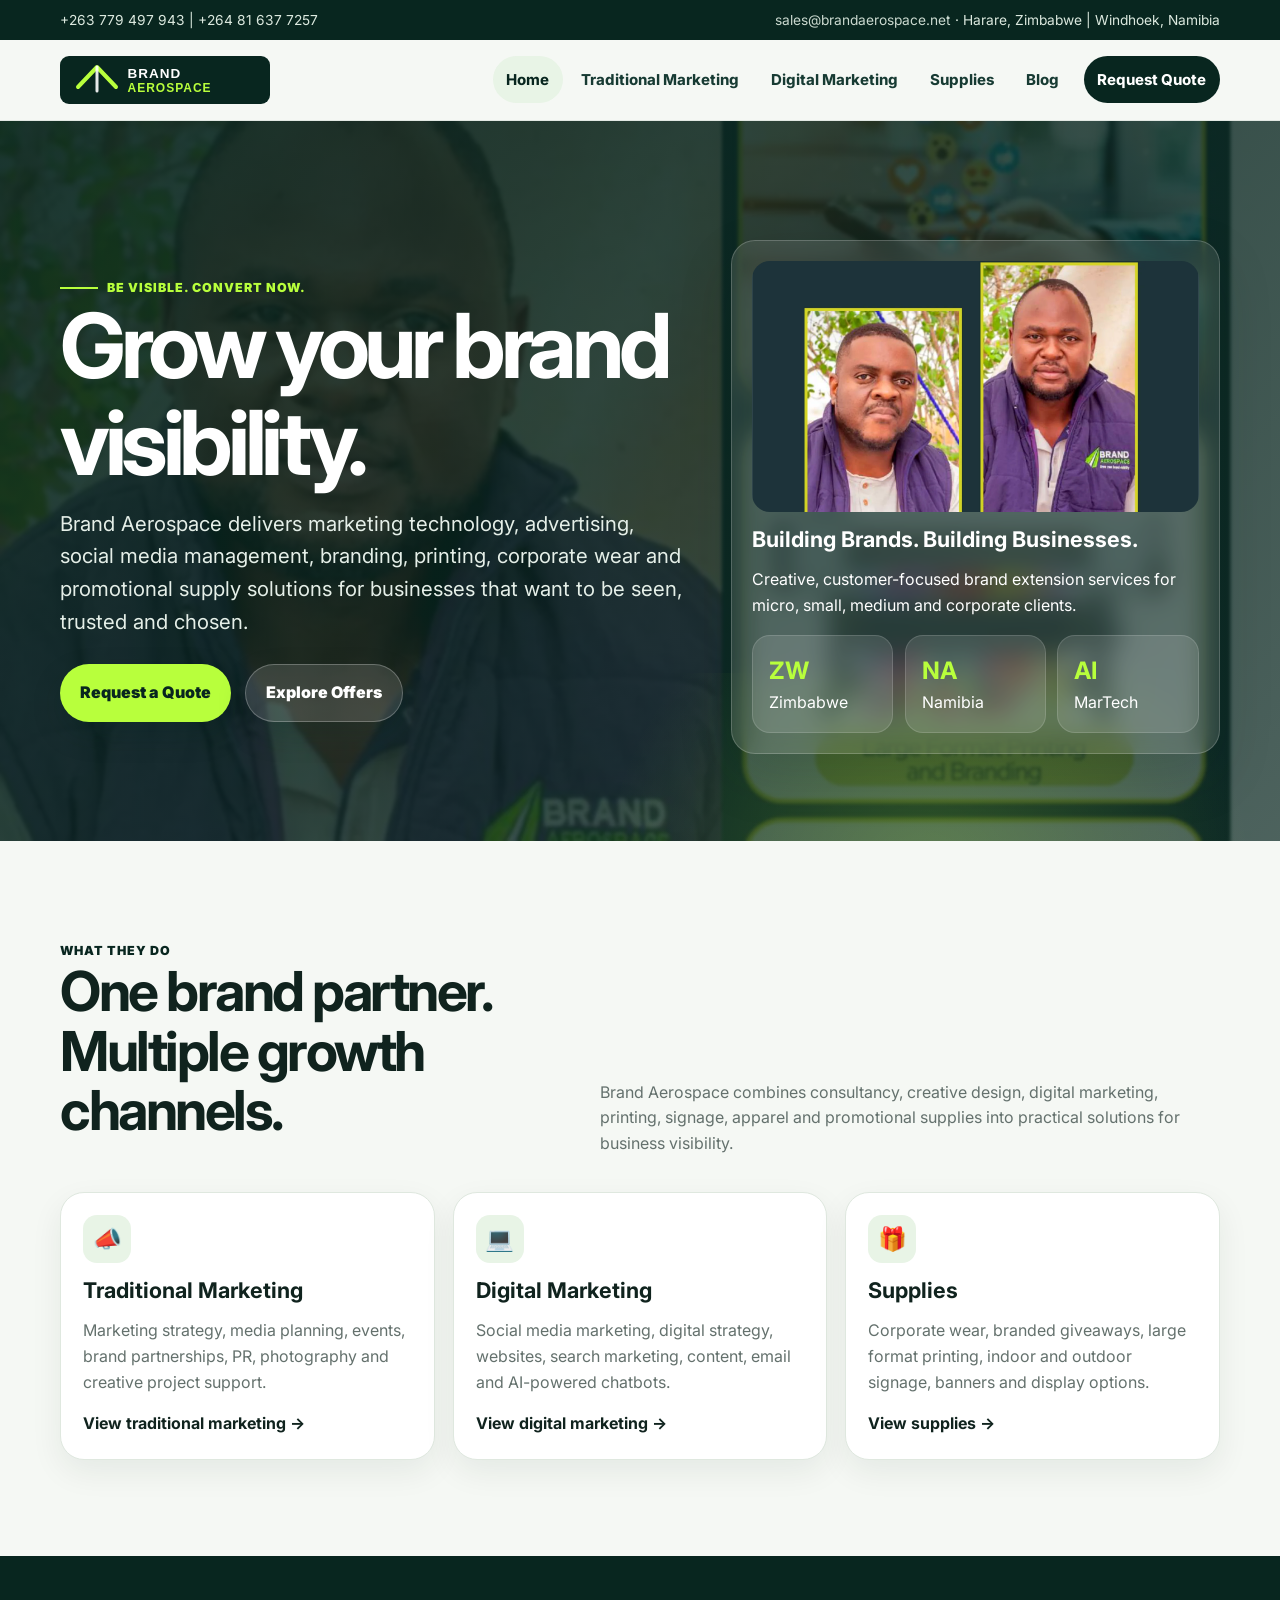
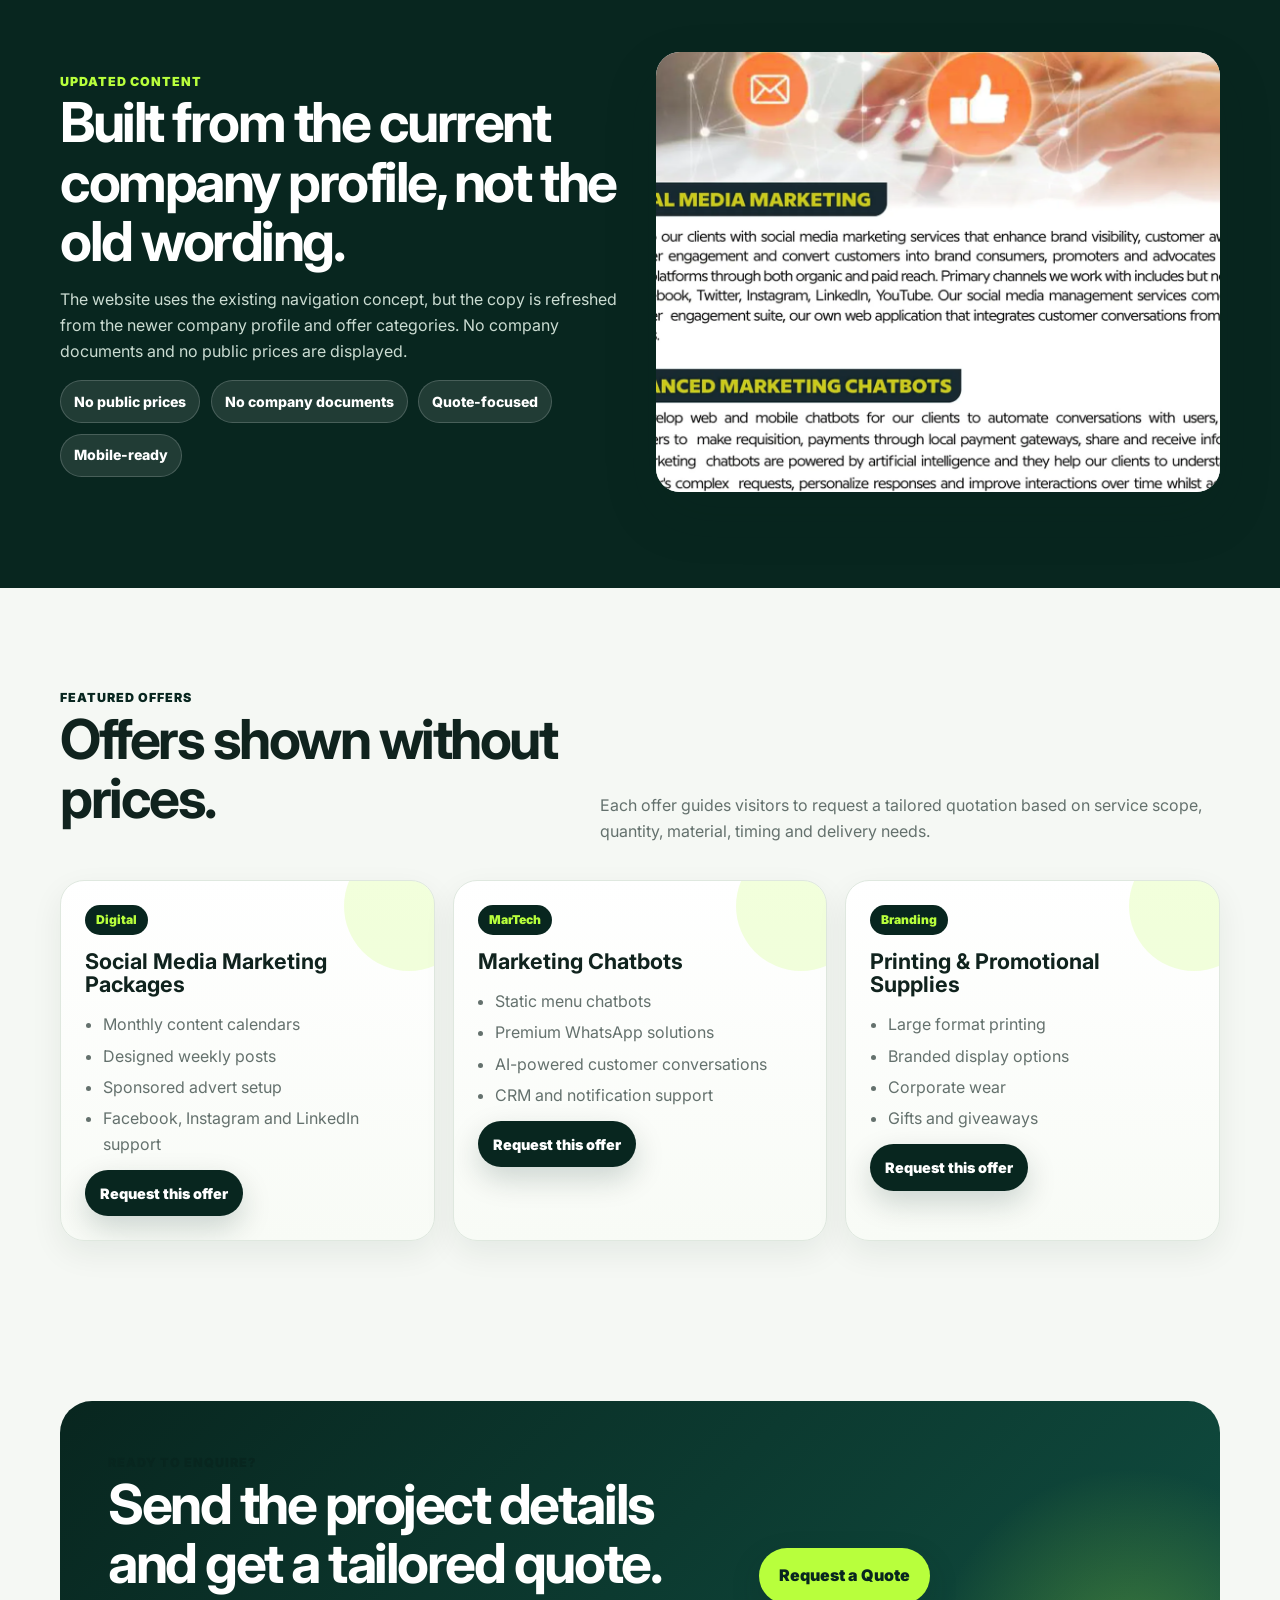
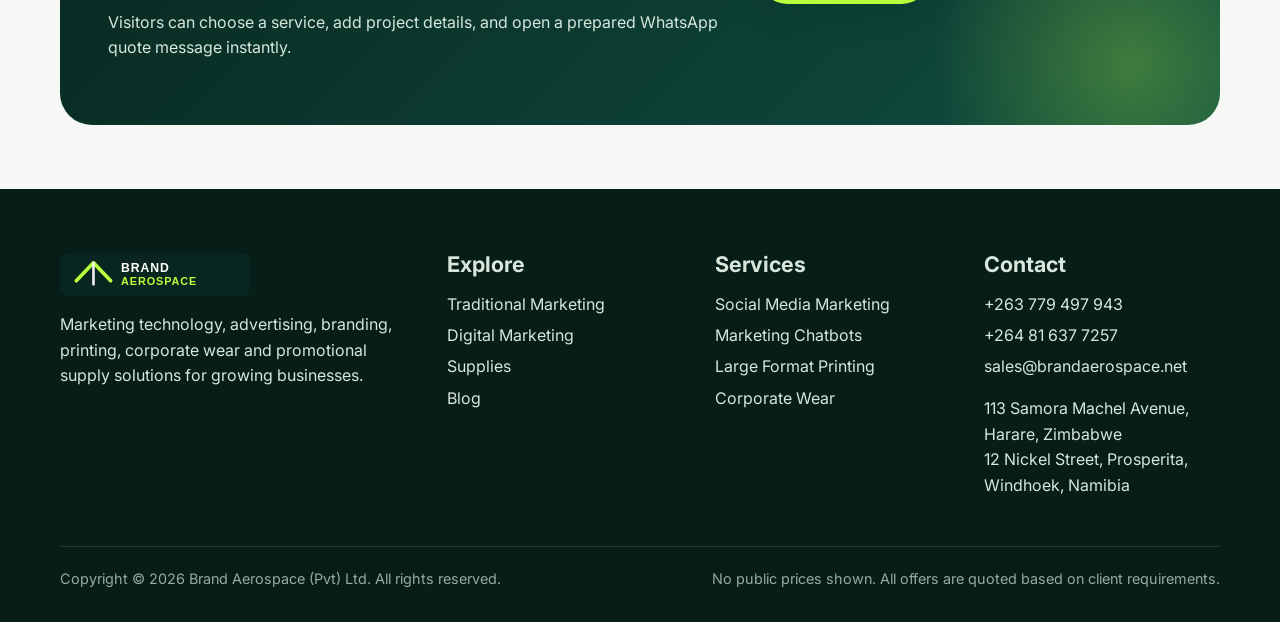
==== index.html @ d9862bb7 "Add files via upload" ====
<!doctype html>
<html lang="en">
<head>
  <meta charset="utf-8">
  <meta name="viewport" content="width=device-width, initial-scale=1">
  <title>Brand Aerospace | Grow Your Brand Visibility</title>
  <meta name="description" content="Brand Aerospace corporate website for marketing technology, advertising, digital marketing, printing, corporate wear and promotional supplies.">
  <link rel="icon" href="assets/img/favicon.svg" type="image/svg+xml">
  <link rel="preconnect" href="https://fonts.googleapis.com">
  <link rel="preconnect" href="https://fonts.gstatic.com" crossorigin>
  <link href="https://fonts.googleapis.com/css2?family=Inter:wght@400;600;700;800;900&display=swap" rel="stylesheet">
  <link rel="stylesheet" href="assets/css/styles.css">
</head>
<body>

<a class="skip-link" href="#main">Skip to content</a>
<div class="topbar">
  <div class="container">
    <span>+263 779 497 943 | +264 81 637 7257</span>
    <span><a href="mailto:sales@brandaerospace.net">sales@brandaerospace.net</a> · Harare, Zimbabwe | Windhoek, Namibia</span>
  </div>
</div>
<header class="site-header">
  <div class="container nav-wrap">
    <a class="brand" href="index.html" aria-label="Brand Aerospace Home"><img src="assets/img/brand-aerospace-logo.svg" alt="Brand Aerospace"></a>
    <button class="menu-toggle" aria-expanded="false" aria-controls="mainNav">Menu</button>
    <nav class="nav" id="mainNav" aria-label="Primary navigation">
      <a class="active" href="index.html">Home</a>
      <a class="" href="traditional-marketing.html">Traditional Marketing</a>
      <a class="" href="digital-marketing.html">Digital Marketing</a>
      <a class="" href="supplies.html">Supplies</a>
      <a class="" href="blog.html">Blog</a>
      <a class="quote-link " href="contact.html">Request Quote</a>
    </nav>
  </div>
</header>

<main id="main">

<section class="hero">
  <div class="container hero-grid">
    <div>
      <span class="eyebrow">Be Visible. Convert Now.</span>
      <h1>Grow your brand visibility.</h1>
      <p class="lead">Brand Aerospace delivers marketing technology, advertising, social media management, branding, printing, corporate wear and promotional supply solutions for businesses that want to be seen, trusted and chosen.</p>
      <div class="hero-actions">
        <a class="btn primary" href="contact.html">Request a Quote</a>
        <a class="btn secondary" href="#offers">Explore Offers</a>
      </div>
    </div>
    <aside class="hero-card" aria-label="Brand Aerospace service highlights">
      <img src="assets/img/brand-building.webp" alt="Brand Aerospace building brands visual">
      <h3>Building Brands. Building Businesses.</h3>
      <p>Creative, customer-focused brand extension services for micro, small, medium and corporate clients.</p>
      <div class="quick-stats">
        <div class="stat"><strong>ZW</strong><span>Zimbabwe</span></div>
        <div class="stat"><strong>NA</strong><span>Namibia</span></div>
        <div class="stat"><strong>AI</strong><span>MarTech</span></div>
      </div>
    </aside>
  </div>
</section>

<section class="section">
  <div class="container">
    <div class="section-head">
      <div>
        <span class="kicker">What they do</span>
        <h2>One brand partner. Multiple growth channels.</h2>
      </div>
      <p>Brand Aerospace combines consultancy, creative design, digital marketing, printing, signage, apparel and promotional supplies into practical solutions for business visibility.</p>
    </div>
    <div class="grid three">
      <a class="card" href="traditional-marketing.html">
        <div class="icon">📣</div>
        <h3>Traditional Marketing</h3>
        <p>Marketing strategy, media planning, events, brand partnerships, PR, photography and creative project support.</p>
        <strong>View traditional marketing →</strong>
      </a>
      <a class="card" href="digital-marketing.html">
        <div class="icon">💻</div>
        <h3>Digital Marketing</h3>
        <p>Social media marketing, digital strategy, websites, search marketing, content, email and AI-powered chatbots.</p>
        <strong>View digital marketing →</strong>
      </a>
      <a class="card" href="supplies.html">
        <div class="icon">🎁</div>
        <h3>Supplies</h3>
        <p>Corporate wear, branded giveaways, large format printing, indoor and outdoor signage, banners and display options.</p>
        <strong>View supplies →</strong>
      </a>
    </div>
  </div>
</section>

<section class="section dark" id="offers">
  <div class="container image-band">
    <div>
      <span class="kicker">Updated content</span>
      <h2>Built from the current company profile, not the old wording.</h2>
      <p>The website uses the existing navigation concept, but the copy is refreshed from the newer company profile and offer categories. No company documents and no public prices are displayed.</p>
      <div class="pill-row">
        <span class="pill">No public prices</span>
        <span class="pill">No company documents</span>
        <span class="pill">Quote-focused</span>
        <span class="pill">Mobile-ready</span>
      </div>
    </div>
    <figure><img src="assets/img/digital-solutions.webp" alt="Brand Aerospace digital marketing solutions visual"></figure>
  </div>
</section>

<section class="section">
  <div class="container">
    <div class="section-head">
      <div>
        <span class="kicker">Featured offers</span>
        <h2>Offers shown without prices.</h2>
      </div>
      <p>Each offer guides visitors to request a tailored quotation based on service scope, quantity, material, timing and delivery needs.</p>
    </div>
    <div class="grid three">
      <div class="offer">
        <span class="tag">Digital</span>
        <h3>Social Media Marketing Packages</h3>
        <ul><li>Monthly content calendars</li><li>Designed weekly posts</li><li>Sponsored advert setup</li><li>Facebook, Instagram and LinkedIn support</li></ul>
        <a class="btn small" href="contact.html?service=Social%20Media%20Marketing">Request this offer</a>
      </div>
      <div class="offer">
        <span class="tag">MarTech</span>
        <h3>Marketing Chatbots</h3>
        <ul><li>Static menu chatbots</li><li>Premium WhatsApp solutions</li><li>AI-powered customer conversations</li><li>CRM and notification support</li></ul>
        <a class="btn small" href="contact.html?service=Marketing%20Chatbots">Request this offer</a>
      </div>
      <div class="offer">
        <span class="tag">Branding</span>
        <h3>Printing & Promotional Supplies</h3>
        <ul><li>Large format printing</li><li>Branded display options</li><li>Corporate wear</li><li>Gifts and giveaways</li></ul>
        <a class="btn small" href="contact.html?service=Printing%20and%20Promotional%20Supplies">Request this offer</a>
      </div>
    </div>
  </div>
</section>

<section class="section tight">
  <div class="container cta">
    <div class="content">
      <div>
        <span class="kicker">Ready to enquire?</span>
        <h2>Send the project details and get a tailored quote.</h2>
        <p>Visitors can choose a service, add project details, and open a prepared WhatsApp quote message instantly.</p>
      </div>
      <div class="actions"><a class="btn primary" href="contact.html">Request a Quote</a></div>
    </div>
  </div>
</section>

</main>

<footer class="site-footer">
  <div class="container">
    <div class="footer-grid">
      <div>
        <img src="assets/img/brand-aerospace-logo.svg" alt="Brand Aerospace">
        <p>Marketing technology, advertising, branding, printing, corporate wear and promotional supply solutions for growing businesses.</p>
      </div>
      <div>
        <h3>Explore</h3>
        <a href="traditional-marketing.html">Traditional Marketing</a>
        <a href="digital-marketing.html">Digital Marketing</a>
        <a href="supplies.html">Supplies</a>
        <a href="blog.html">Blog</a>
      </div>
      <div>
        <h3>Services</h3>
        <a href="digital-marketing.html#social-media">Social Media Marketing</a>
        <a href="digital-marketing.html#chatbots">Marketing Chatbots</a>
        <a href="supplies.html#printing">Large Format Printing</a>
        <a href="supplies.html#corporate-wear">Corporate Wear</a>
      </div>
      <div>
        <h3>Contact</h3>
        <a href="tel:+263779497943">+263 779 497 943</a>
        <a href="tel:+264816377257">+264 81 637 7257</a>
        <a href="mailto:sales@brandaerospace.net">sales@brandaerospace.net</a>
        <p>113 Samora Machel Avenue, Harare, Zimbabwe<br>12 Nickel Street, Prosperita, Windhoek, Namibia</p>
      </div>
    </div>
    <div class="footer-bottom">
      <span>Copyright © <span data-year></span> Brand Aerospace (Pvt) Ltd. All rights reserved.</span>
      <span>No public prices shown. All offers are quoted based on client requirements.</span>
    </div>
  </div>
</footer>
<script src="assets/js/main.js"></script>

</body>
</html>
---- assets/css/styles.css ----
:root{
  --green:#08261f;
  --green-2:#0d3a30;
  --lime:#b8ff3c;
  --lime-2:#d7ff83;
  --ink:#10231e;
  --muted:#64716d;
  --light:#f5f8f4;
  --line:#dfe8df;
  --white:#ffffff;
  --shadow:0 22px 55px rgba(8,38,31,.14);
  --radius:24px;
}
*{box-sizing:border-box}
html{scroll-behavior:smooth}
body{margin:0;font-family:Inter,Arial,Helvetica,sans-serif;color:var(--ink);background:var(--light);line-height:1.6}
a{color:inherit;text-decoration:none}
img{max-width:100%;display:block}
.container{width:min(1160px,92%);margin:0 auto}
.skip-link{position:absolute;left:-9999px;top:auto;background:var(--lime);color:var(--green);padding:.75rem 1rem;z-index:999}.skip-link:focus{left:1rem;top:1rem}
.topbar{background:var(--green);color:#dce9df;font-size:.86rem;padding:.55rem 0}.topbar .container{display:flex;justify-content:space-between;gap:1rem;flex-wrap:wrap}.topbar a{opacity:.92}.topbar a:hover{color:var(--lime)}
.site-header{position:sticky;top:0;z-index:50;background:rgba(245,248,244,.93);backdrop-filter:blur(14px);border-bottom:1px solid rgba(8,38,31,.08)}
.nav-wrap{display:flex;align-items:center;justify-content:space-between;gap:1.5rem;padding:1rem 0}.brand img{width:210px;height:auto}.nav{display:flex;align-items:center;gap:.3rem}.nav a{font-weight:750;font-size:.94rem;padding:.7rem .85rem;border-radius:999px;color:#173b33}.nav a:hover,.nav a.active{background:#e8f4e6;color:var(--green)}.nav .quote-link{background:var(--green);color:var(--white);margin-left:.4rem}.nav .quote-link:hover{background:#0f463a;color:var(--lime)}.menu-toggle{display:none;border:0;background:var(--green);color:var(--white);padding:.7rem .9rem;border-radius:12px;font-weight:800}
.hero{position:relative;isolation:isolate;background:linear-gradient(135deg,rgba(8,38,31,.93),rgba(8,38,31,.72)),url('../img/hero-catalogue.webp') center/cover;min-height:720px;color:var(--white);display:flex;align-items:center;padding:7rem 0 5rem;overflow:hidden}.hero:after{content:"";position:absolute;inset:auto -10% -35% 35%;height:420px;background:radial-gradient(circle,var(--lime),transparent 62%);opacity:.22;z-index:-1}.hero-grid{display:grid;grid-template-columns:1.12fr .88fr;gap:3rem;align-items:center}.eyebrow{display:inline-flex;align-items:center;gap:.55rem;color:var(--lime);font-weight:900;letter-spacing:.08em;text-transform:uppercase;font-size:.78rem}.eyebrow:before{content:"";width:38px;height:2px;background:var(--lime)}h1,h2,h3{line-height:1.08;margin:0 0 1rem}h1{font-size:clamp(3rem,7vw,6.8rem);letter-spacing:-.06em}h2{font-size:clamp(2.05rem,4.3vw,4.3rem);letter-spacing:-.045em}h3{font-size:1.35rem}.lead{font-size:clamp(1rem,1.9vw,1.28rem);color:#e5efe8;max-width:680px;margin:0 0 1.6rem}.hero-actions,.actions{display:flex;gap:.9rem;flex-wrap:wrap;margin-top:1.6rem}.btn{display:inline-flex;align-items:center;justify-content:center;gap:.55rem;border:0;border-radius:999px;padding:.94rem 1.25rem;font-weight:900;cursor:pointer;transition:.2s ease;background:var(--green);color:var(--white);box-shadow:0 12px 30px rgba(8,38,31,.18)}.btn:hover{transform:translateY(-2px);box-shadow:0 16px 35px rgba(8,38,31,.2)}.btn.primary{background:var(--lime);color:var(--green)}.btn.secondary{background:rgba(255,255,255,.12);color:var(--white);border:1px solid rgba(255,255,255,.25)}.btn.ghost{background:#e7f1e7;color:var(--green);box-shadow:none}.btn.small{padding:.72rem .95rem;font-size:.9rem}.hero-card{background:rgba(255,255,255,.11);border:1px solid rgba(255,255,255,.2);border-radius:var(--radius);padding:1.25rem;box-shadow:var(--shadow);backdrop-filter:blur(12px)}.hero-card img{border-radius:18px;margin-bottom:1rem}.quick-stats{display:grid;grid-template-columns:repeat(3,1fr);gap:.7rem;margin-top:1rem}.stat{background:rgba(255,255,255,.12);border:1px solid rgba(255,255,255,.14);padding:1rem;border-radius:18px}.stat strong{display:block;font-size:1.5rem;color:var(--lime)}.section{padding:6rem 0}.section.tight{padding:4rem 0}.section.dark{background:var(--green);color:var(--white)}.section.dark p,.section.dark .muted{color:#cbdcd2}.section-head{display:flex;justify-content:space-between;align-items:end;gap:2rem;margin-bottom:2.2rem}.section-head p{max-width:620px;margin:0;color:var(--muted)}.section.dark .section-head p{color:#cbdcd2}.grid{display:grid;gap:1.1rem}.grid.three{grid-template-columns:repeat(3,1fr)}.grid.two{grid-template-columns:repeat(2,1fr)}.grid.four{grid-template-columns:repeat(4,1fr)}.card{background:var(--white);border:1px solid var(--line);border-radius:var(--radius);padding:1.4rem;box-shadow:0 12px 32px rgba(8,38,31,.07);height:100%}.card:hover{transform:translateY(-3px);transition:.2s ease;box-shadow:var(--shadow)}.card .icon{width:48px;height:48px;border-radius:14px;background:#e8f4e6;display:grid;place-items:center;font-size:1.45rem;margin-bottom:1rem}.card p{color:var(--muted);margin:.4rem 0 1rem}.card ul,.offer ul{padding-left:1.1rem;margin:.8rem 0;color:var(--muted)}.card li,.offer li{margin:.35rem 0}.image-band{display:grid;grid-template-columns:1fr 1fr;gap:2rem;align-items:center}.image-band figure{margin:0;border-radius:var(--radius);overflow:hidden;box-shadow:var(--shadow);background:var(--white)}.image-band figure img{width:100%;height:440px;object-fit:cover}.kicker{font-weight:900;color:var(--green);text-transform:uppercase;letter-spacing:.08em;font-size:.78rem}.dark .kicker{color:var(--lime)}.pill-row{display:flex;gap:.65rem;flex-wrap:wrap;margin-top:1rem}.pill{background:#eaf4e7;color:var(--green);border:1px solid #d8e9d4;border-radius:999px;padding:.58rem .82rem;font-weight:800;font-size:.88rem}.dark .pill{background:rgba(255,255,255,.1);color:var(--white);border-color:rgba(255,255,255,.18)}.offer{background:linear-gradient(180deg,#fff,#f8fbf6);border:1px solid var(--line);border-radius:var(--radius);padding:1.5rem;box-shadow:0 12px 32px rgba(8,38,31,.07);position:relative;overflow:hidden}.offer:before{content:"";position:absolute;right:-40px;top:-40px;width:130px;height:130px;background:var(--lime);border-radius:50%;opacity:.18}.offer h3{position:relative}.offer .tag{display:inline-flex;background:var(--green);color:var(--lime);border-radius:999px;padding:.35rem .7rem;font-size:.76rem;font-weight:900;margin-bottom:.9rem}.cta{background:linear-gradient(135deg,var(--green),#104e41);color:var(--white);border-radius:32px;padding:3rem;position:relative;overflow:hidden}.cta:after{content:"";position:absolute;right:-120px;bottom:-150px;width:420px;height:420px;background:radial-gradient(circle,var(--lime),transparent 66%);opacity:.28}.cta .content{position:relative;z-index:1;display:grid;grid-template-columns:1.2fr .8fr;gap:2rem;align-items:center}.cta p{color:#d5e8dc}.page-hero{background:linear-gradient(135deg,var(--green),#125044);color:var(--white);padding:5.5rem 0 4rem}.page-hero p{color:#dce9df;max-width:780px}.breadcrumbs{display:flex;gap:.5rem;font-size:.9rem;color:#cbdcd2;margin-bottom:1.2rem}.split{display:grid;grid-template-columns:.9fr 1.1fr;gap:2rem;align-items:start}.service-list{display:grid;grid-template-columns:repeat(2,1fr);gap:1rem}.service-item{background:#fff;border:1px solid var(--line);padding:1rem;border-radius:18px}.service-item strong{display:block;margin-bottom:.35rem}.service-item span{color:var(--muted);font-size:.95rem}.quote-form{background:var(--white);border:1px solid var(--line);border-radius:var(--radius);padding:1.4rem;box-shadow:var(--shadow)}.form-grid{display:grid;grid-template-columns:1fr 1fr;gap:1rem}.field{display:flex;flex-direction:column;gap:.35rem}.field.full{grid-column:1/-1}label{font-weight:850;color:#173b33;font-size:.92rem}input,select,textarea{width:100%;border:1px solid #cedbd1;background:#fbfdfb;border-radius:14px;padding:.9rem 1rem;font:inherit;color:var(--ink)}textarea{min-height:130px;resize:vertical}.form-note{font-size:.88rem;color:var(--muted);margin-top:1rem}.clients{display:grid;grid-template-columns:repeat(4,1fr);gap:.8rem}.client{background:#fff;border:1px solid var(--line);border-radius:18px;padding:1rem;text-align:center;font-weight:900;color:#314941}.blog-card{background:#fff;border:1px solid var(--line);border-radius:var(--radius);overflow:hidden;box-shadow:0 12px 32px rgba(8,38,31,.07)}.blog-card .blog-body{padding:1.25rem}.blog-meta{color:var(--muted);font-size:.88rem;font-weight:800;text-transform:uppercase;letter-spacing:.05em}.blog-card img{height:210px;width:100%;object-fit:cover}.site-footer{background:#061d18;color:#d8e6dc;padding:4rem 0 2rem}.footer-grid{display:grid;grid-template-columns:1.2fr .8fr .8fr .8fr;gap:2rem}.site-footer img{width:190px;margin-bottom:1rem}.site-footer a{display:block;color:#d8e6dc;margin:.35rem 0}.site-footer a:hover{color:var(--lime)}.footer-bottom{border-top:1px solid rgba(255,255,255,.12);margin-top:2rem;padding-top:1.2rem;display:flex;justify-content:space-between;gap:1rem;flex-wrap:wrap;color:#98aaa1;font-size:.9rem}.notice{background:#fff7d7;border:1px solid #ead891;color:#5b4b10;border-radius:18px;padding:1rem;margin:1.5rem 0}.no-price{font-size:.82rem;text-transform:uppercase;letter-spacing:.08em;font-weight:900;color:var(--green);background:#e9f7df;border-radius:999px;padding:.35rem .65rem;display:inline-flex;margin-bottom:.8rem}
@media (max-width: 900px){.hero-grid,.image-band,.cta .content,.split{grid-template-columns:1fr}.hero{min-height:auto;padding:5rem 0 3.5rem}.grid.three,.grid.four,.clients,.service-list{grid-template-columns:1fr 1fr}.footer-grid{grid-template-columns:1fr 1fr}.section-head{display:block}.hero-card{margin-top:1rem}.image-band figure img{height:320px}.nav{position:absolute;left:4%;right:4%;top:100%;background:#fff;border:1px solid var(--line);border-radius:20px;padding:.8rem;display:none;flex-direction:column;align-items:stretch;box-shadow:var(--shadow)}.nav.open{display:flex}.nav a{display:block}.nav .quote-link{margin-left:0}.menu-toggle{display:inline-flex}.brand img{width:185px}.quick-stats{grid-template-columns:1fr}}
@media (max-width: 640px){.topbar .container{display:block}.topbar span{display:block;margin:.2rem 0}h1{font-size:3rem}.grid.three,.grid.two,.grid.four,.clients,.service-list,.form-grid,.footer-grid{grid-template-columns:1fr}.cta{padding:2rem}.section{padding:4rem 0}.hero-actions,.actions{flex-direction:column}.btn{width:100%}.page-hero{padding:4rem 0 3rem}.card,.offer,.quote-form{padding:1.15rem}}
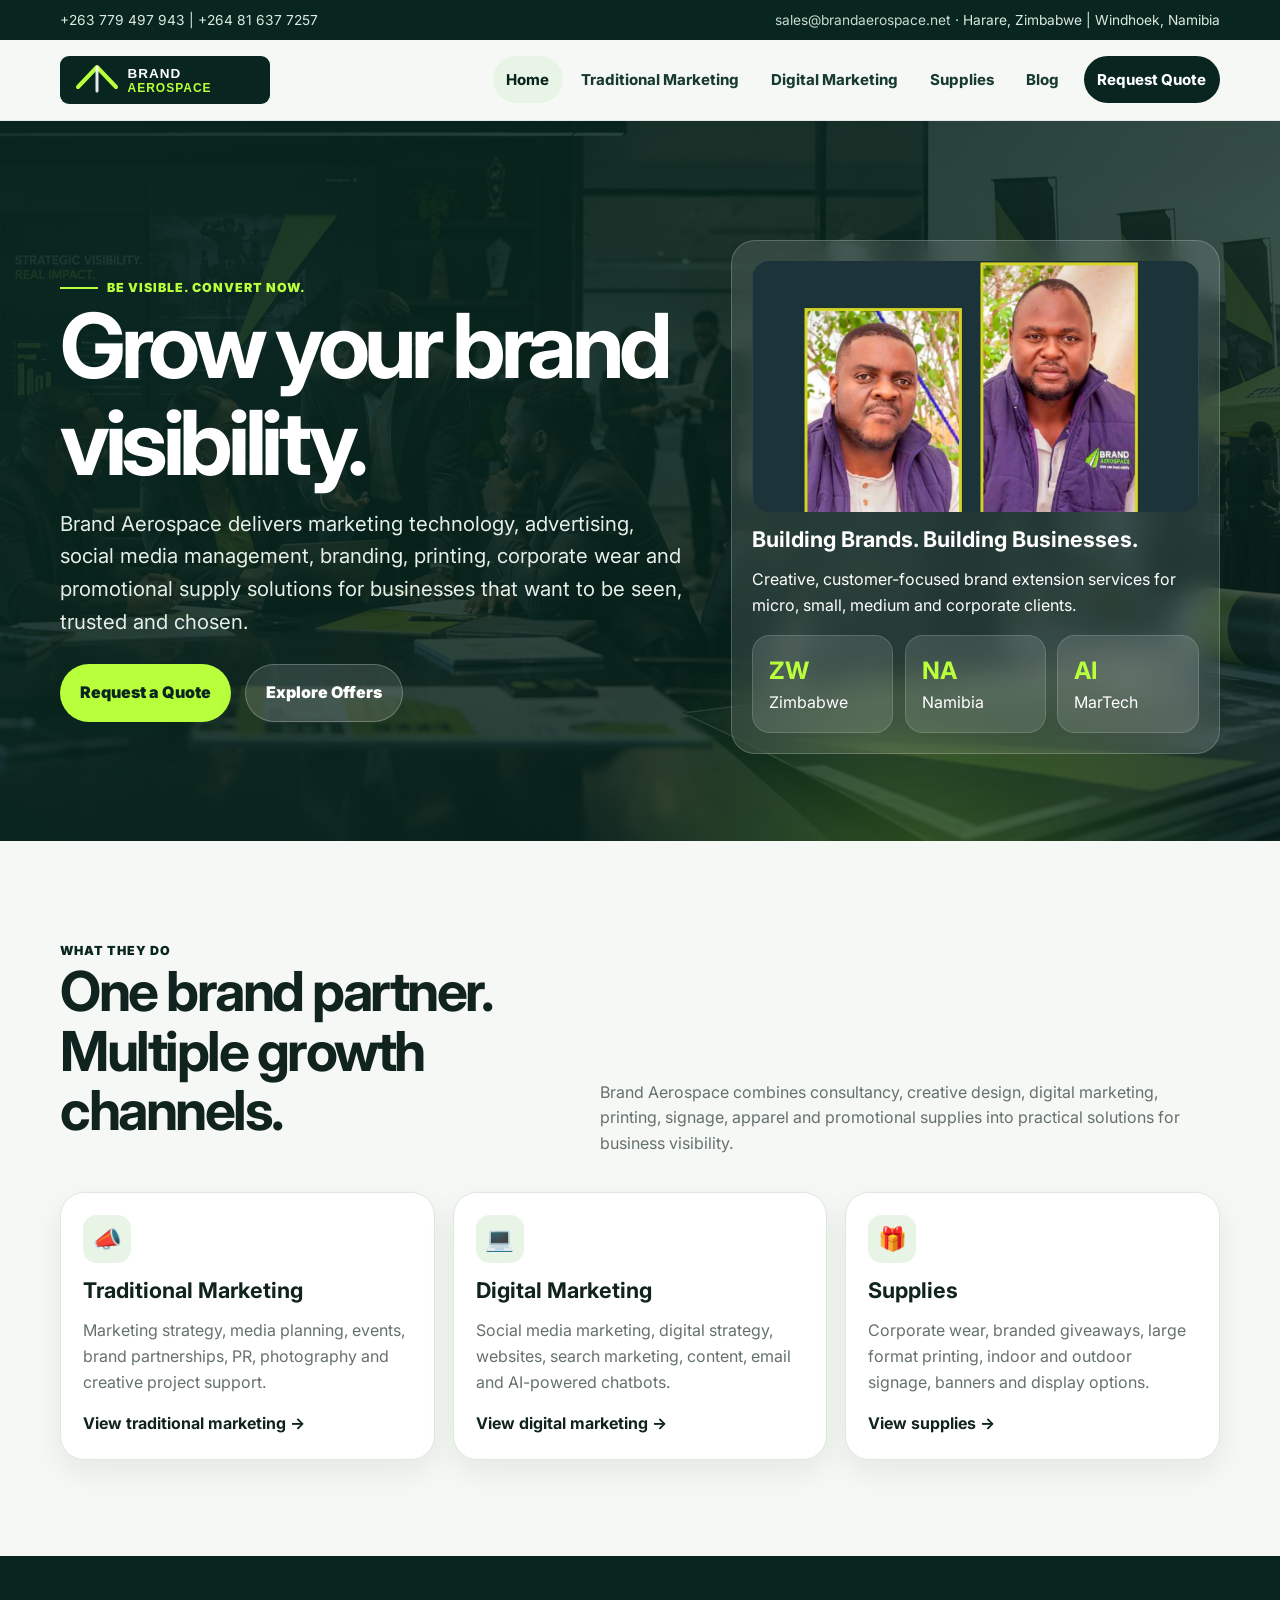
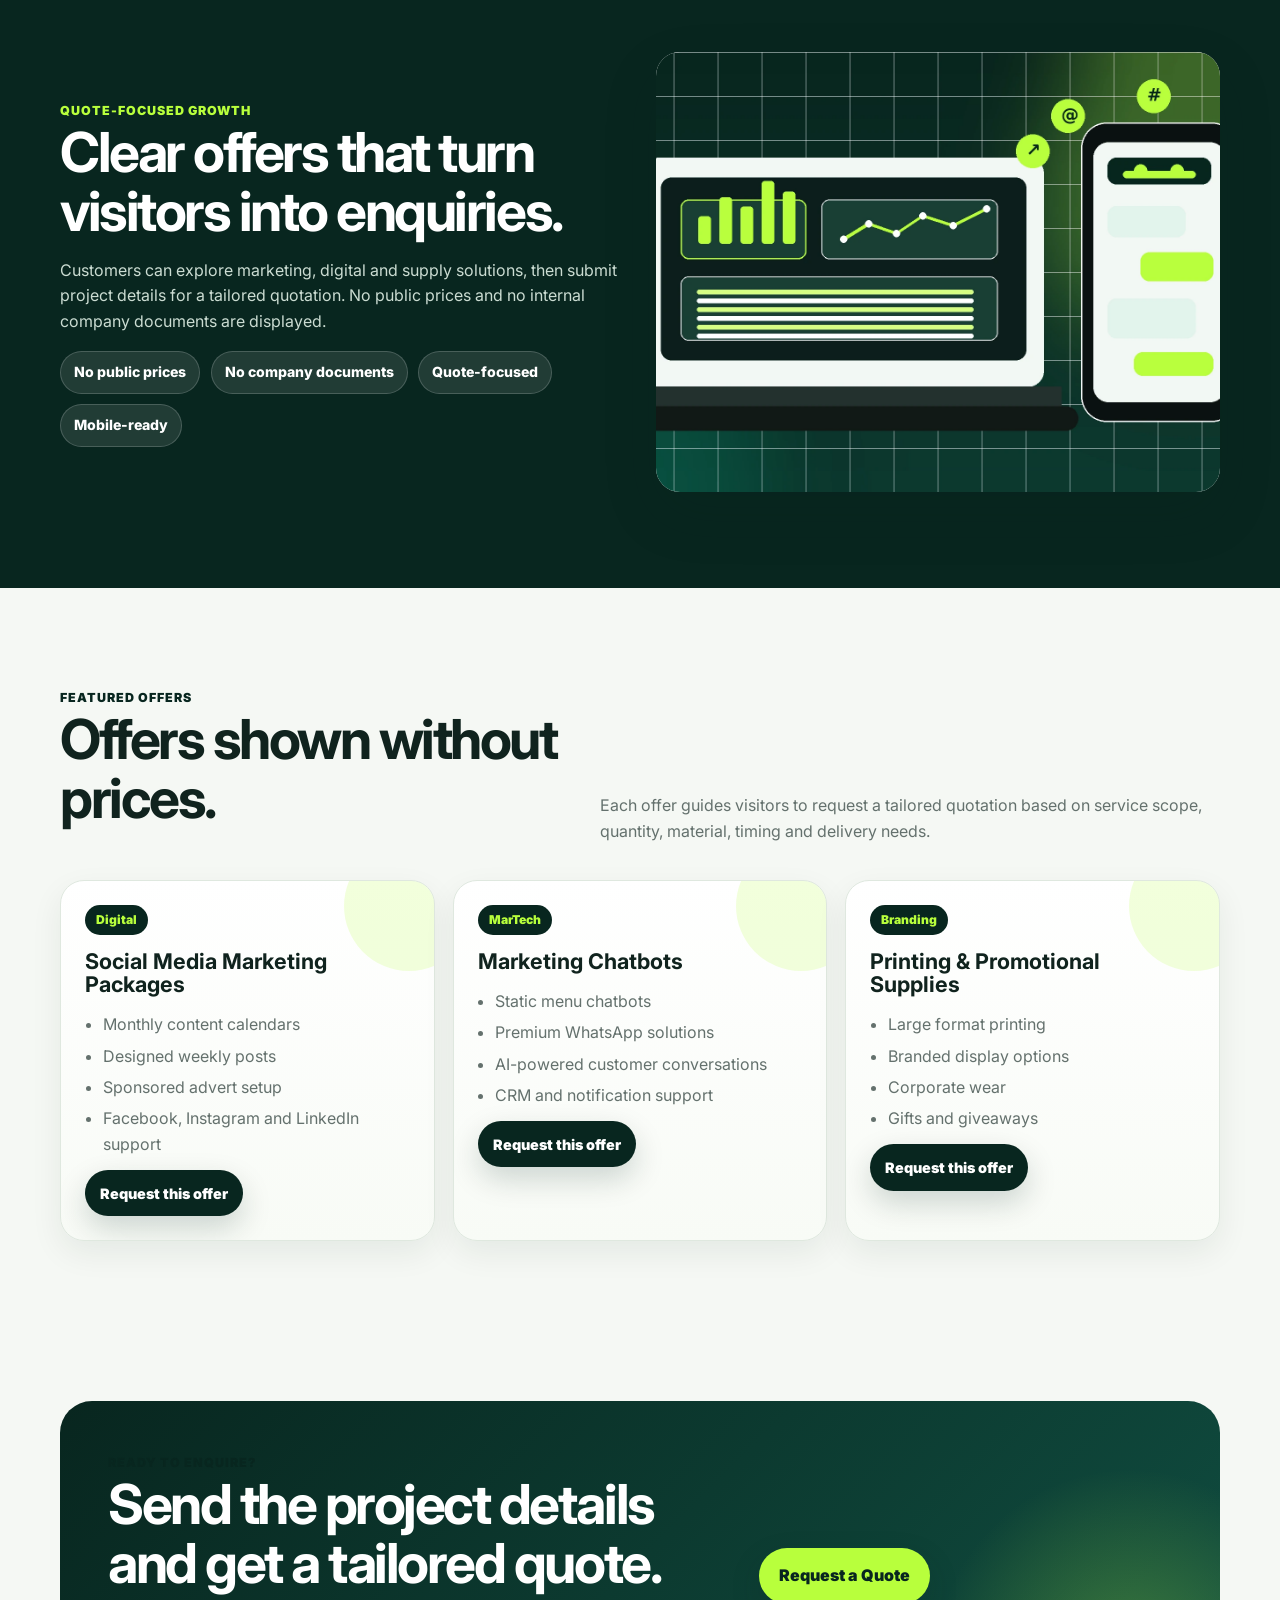
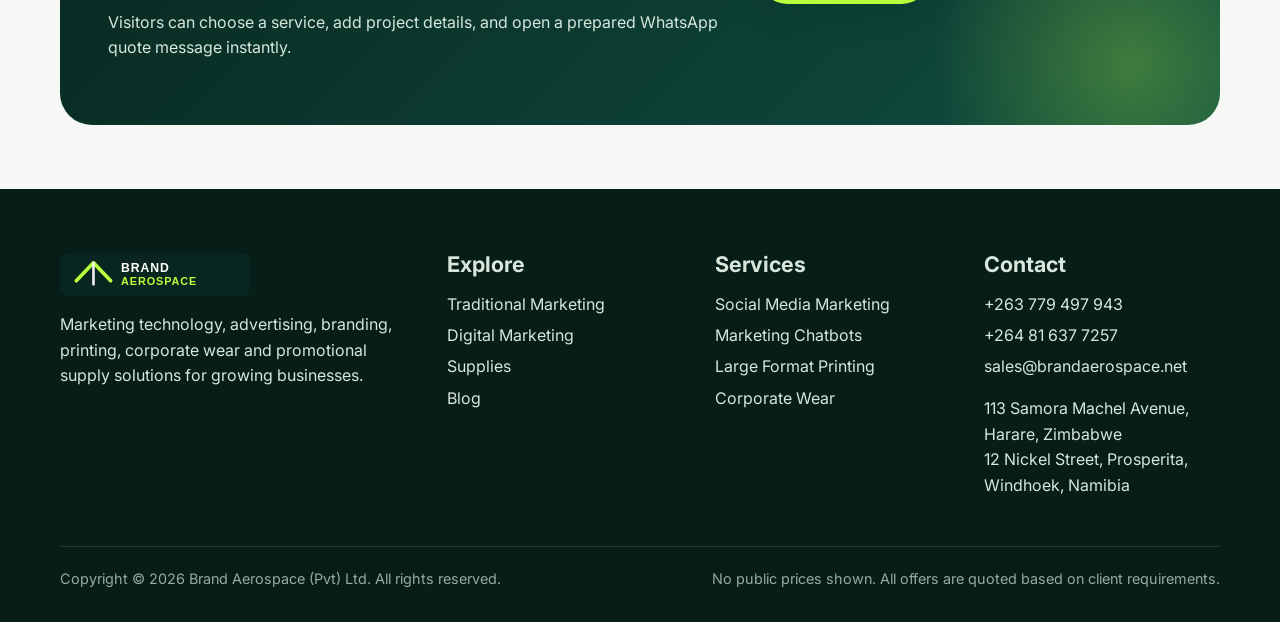
==== commit 6e4f9bcf: "Add files via upload" ====
--- a/index.html
+++ b/index.html
@@ -96,9 +96,9 @@
 <section class="section dark" id="offers">
   <div class="container image-band">
     <div>
-      <span class="kicker">Updated content</span>
-      <h2>Built from the current company profile, not the old wording.</h2>
-      <p>The website uses the existing navigation concept, but the copy is refreshed from the newer company profile and offer categories. No company documents and no public prices are displayed.</p>
+      <span class="kicker">Quote-focused growth</span>
+      <h2>Clear offers that turn visitors into enquiries.</h2>
+      <p>Customers can explore marketing, digital and supply solutions, then submit project details for a tailored quotation. No public prices and no internal company documents are displayed.</p>
       <div class="pill-row">
         <span class="pill">No public prices</span>
         <span class="pill">No company documents</span>
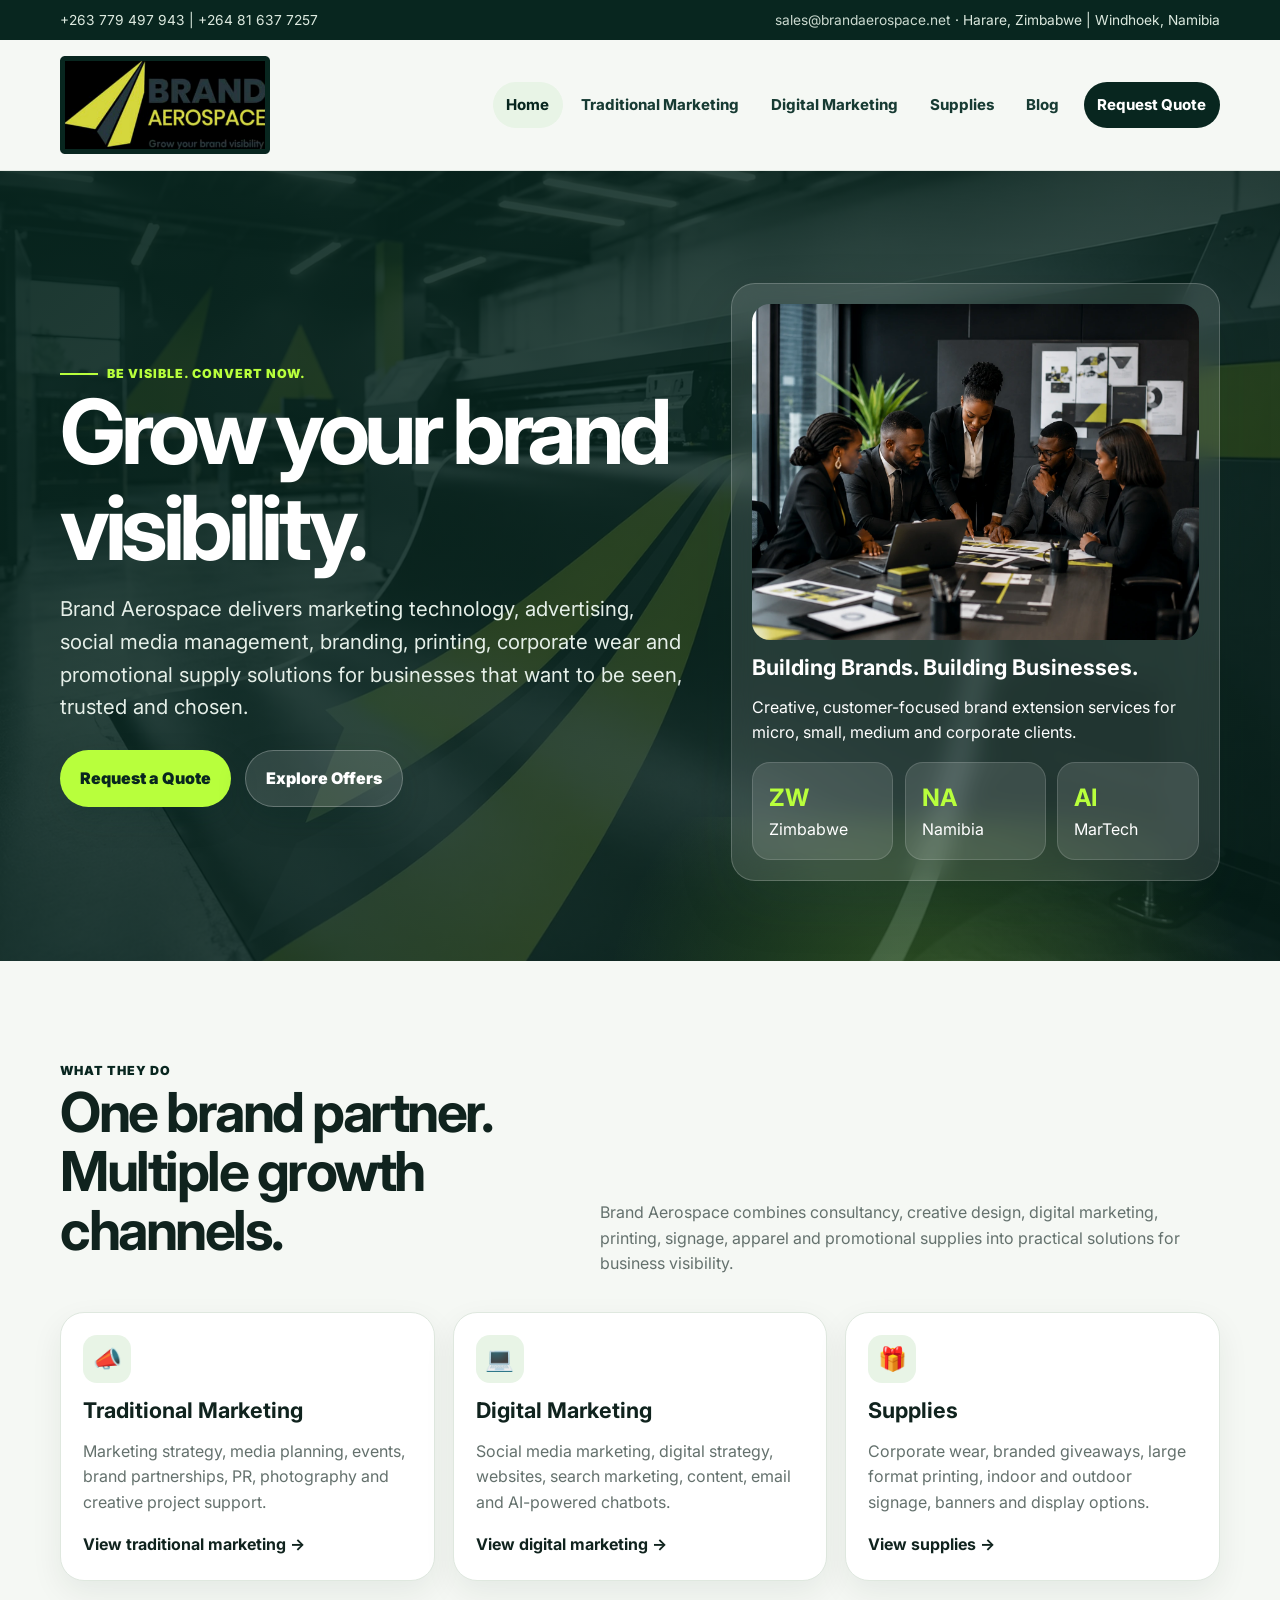
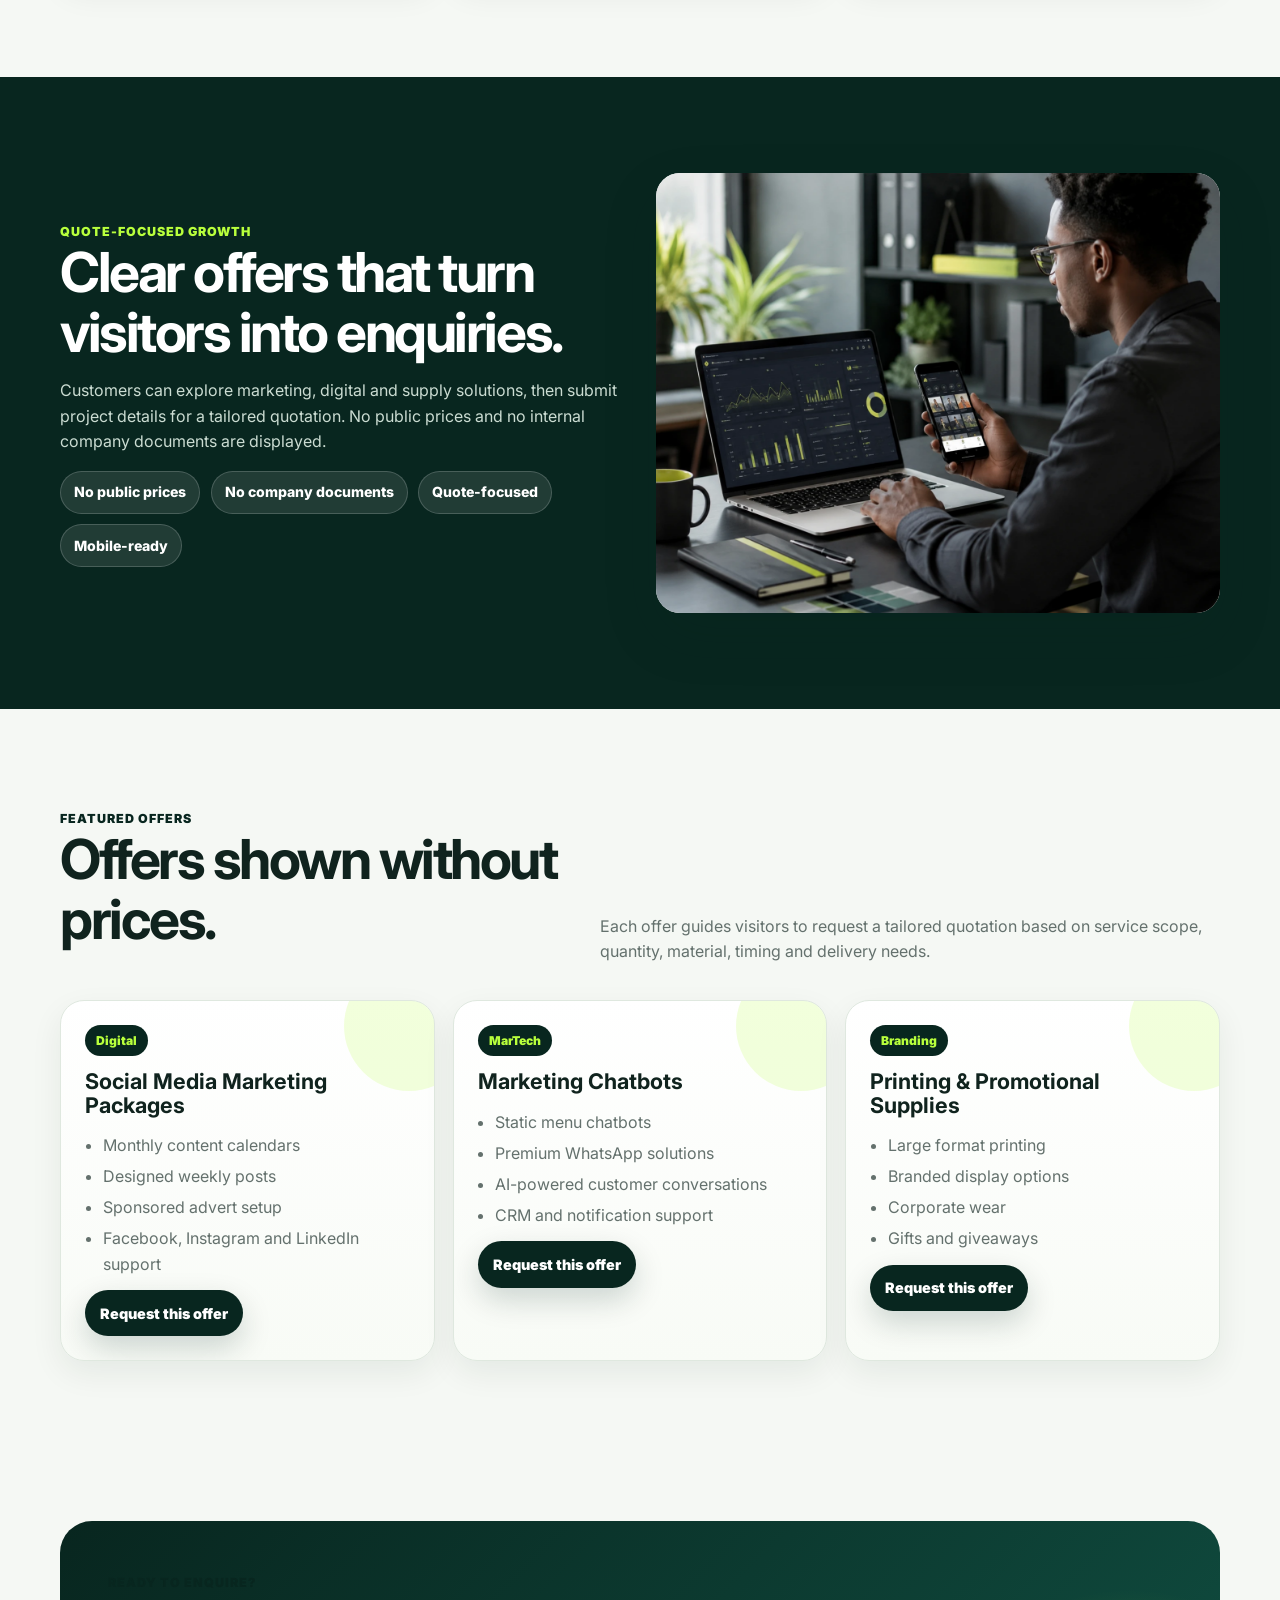
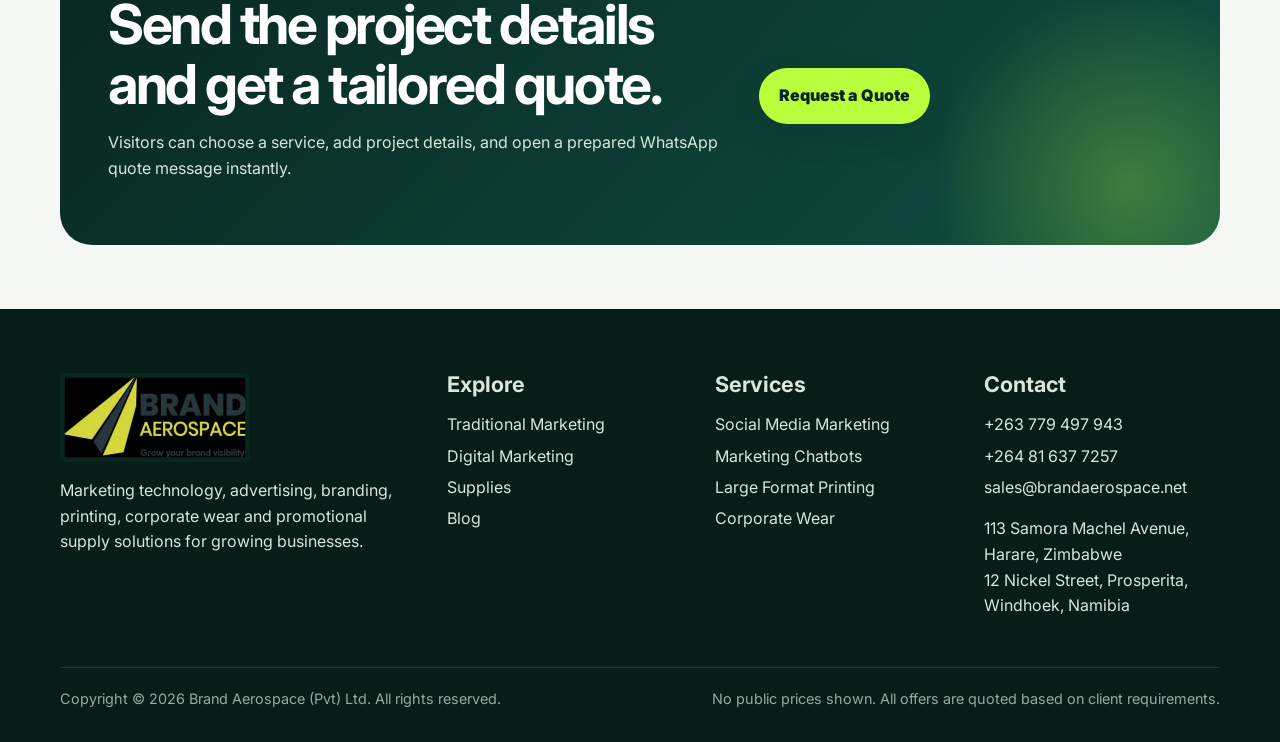
==== commit a2fb15b9: "Add files via upload" ====
--- a/index.html
+++ b/index.html
@@ -5,7 +5,7 @@
   <meta name="viewport" content="width=device-width, initial-scale=1">
   <title>Brand Aerospace | Grow Your Brand Visibility</title>
   <meta name="description" content="Brand Aerospace corporate website for marketing technology, advertising, digital marketing, printing, corporate wear and promotional supplies.">
-  <link rel="icon" href="assets/img/favicon.svg" type="image/svg+xml">
+  <link rel="icon" href="assets/img/favicon.png" type="image/png">
   <link rel="preconnect" href="https://fonts.googleapis.com">
   <link rel="preconnect" href="https://fonts.gstatic.com" crossorigin>
   <link href="https://fonts.googleapis.com/css2?family=Inter:wght@400;600;700;800;900&display=swap" rel="stylesheet">
@@ -22,7 +22,7 @@
 </div>
 <header class="site-header">
   <div class="container nav-wrap">
-    <a class="brand" href="index.html" aria-label="Brand Aerospace Home"><img src="assets/img/brand-aerospace-logo.svg" alt="Brand Aerospace"></a>
+    <a class="brand" href="index.html" aria-label="Brand Aerospace Home"><img src="assets/img/brand-aerospace-logo.png" alt="Brand Aerospace"></a>
     <button class="menu-toggle" aria-expanded="false" aria-controls="mainNav">Menu</button>
     <nav class="nav" id="mainNav" aria-label="Primary navigation">
       <a class="active" href="index.html">Home</a>
@@ -161,7 +161,7 @@
   <div class="container">
     <div class="footer-grid">
       <div>
-        <img src="assets/img/brand-aerospace-logo.svg" alt="Brand Aerospace">
+        <img src="assets/img/brand-aerospace-logo.png" alt="Brand Aerospace">
         <p>Marketing technology, advertising, branding, printing, corporate wear and promotional supply solutions for growing businesses.</p>
       </div>
       <div>
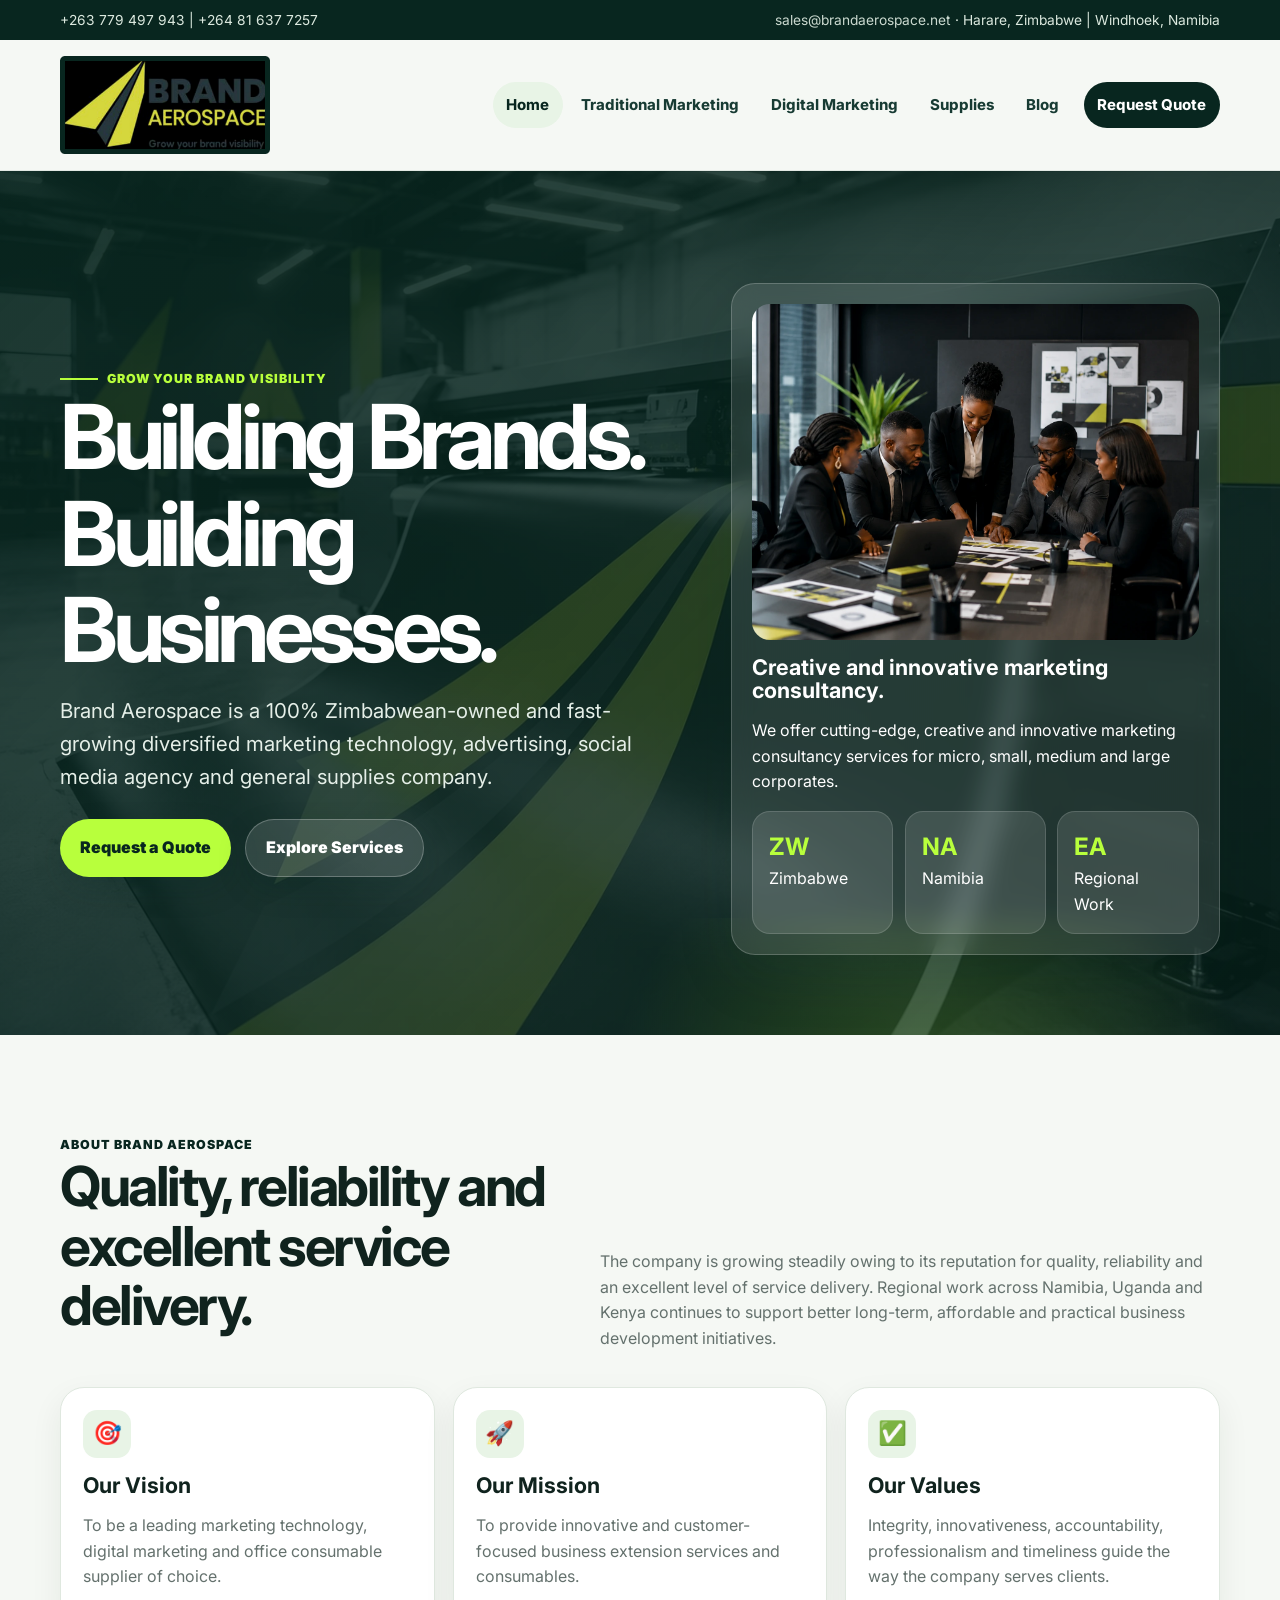
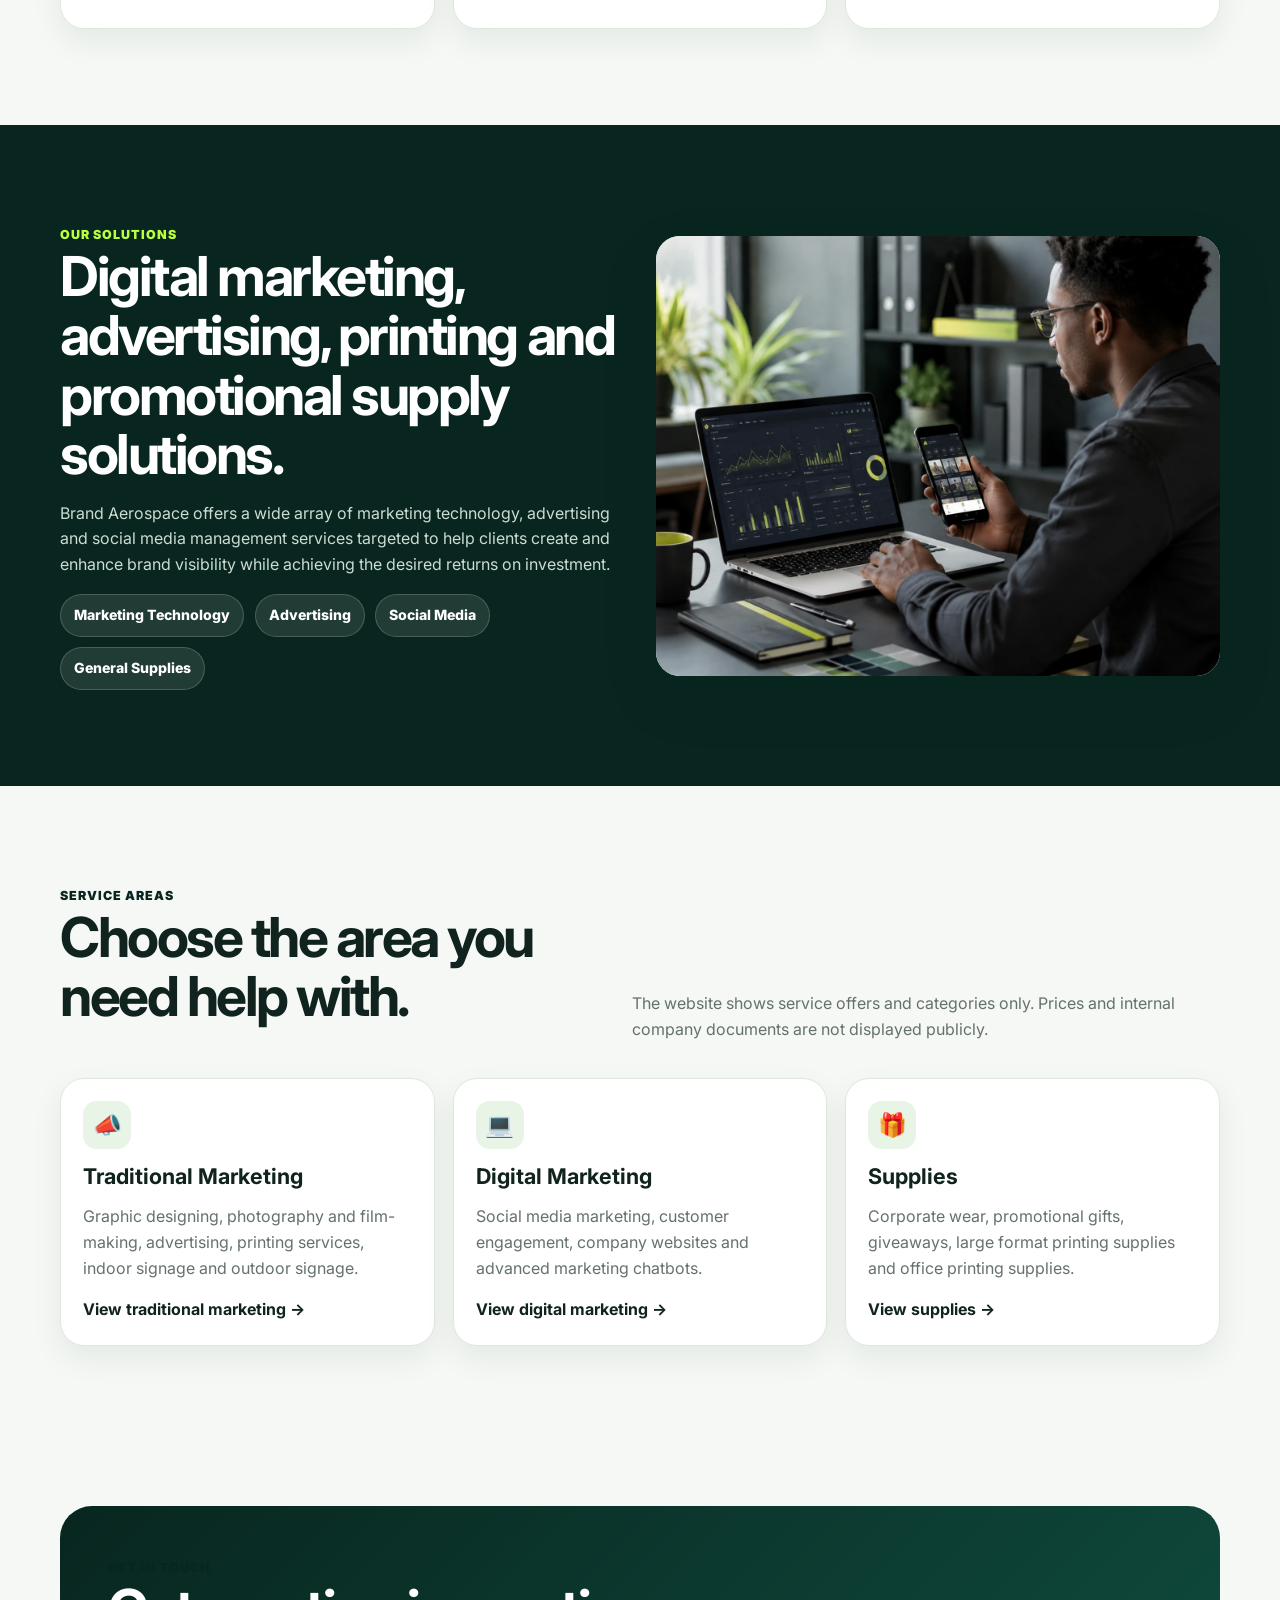
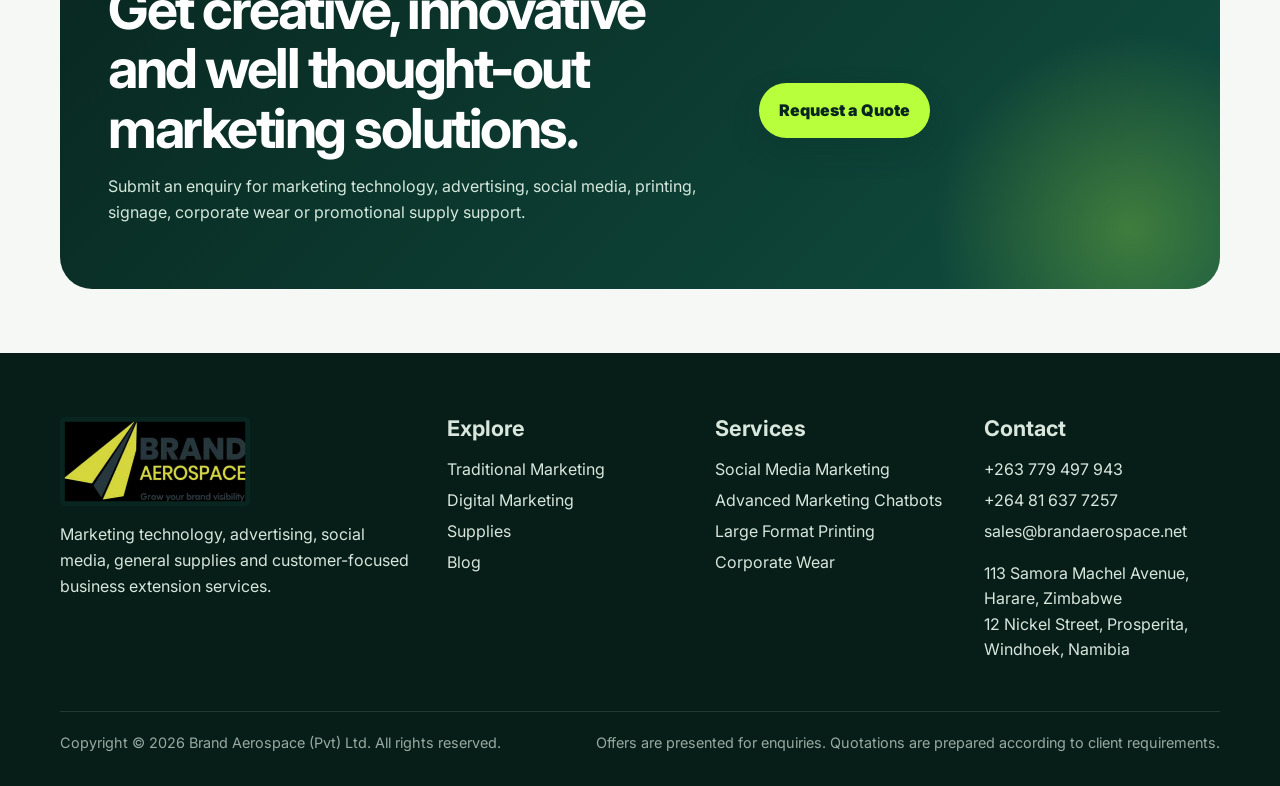
==== commit a96f646e: "Add files via upload" ====
--- a/index.html
+++ b/index.html
@@ -4,7 +4,7 @@
   <meta charset="utf-8">
   <meta name="viewport" content="width=device-width, initial-scale=1">
   <title>Brand Aerospace | Grow Your Brand Visibility</title>
-  <meta name="description" content="Brand Aerospace corporate website for marketing technology, advertising, digital marketing, printing, corporate wear and promotional supplies.">
+  <meta name="description" content="Brand Aerospace marketing technology, advertising, social media agency and general supplies company.">
   <link rel="icon" href="assets/img/favicon.png" type="image/png">
   <link rel="preconnect" href="https://fonts.googleapis.com">
   <link rel="preconnect" href="https://fonts.gstatic.com" crossorigin>
@@ -30,7 +30,7 @@
       <a class="" href="digital-marketing.html">Digital Marketing</a>
       <a class="" href="supplies.html">Supplies</a>
       <a class="" href="blog.html">Blog</a>
-      <a class="quote-link " href="contact.html">Request Quote</a>
+      <a class="quote-link" href="contact.html">Request Quote</a>
     </nav>
   </div>
 </header>
@@ -40,104 +40,101 @@
 <section class="hero">
   <div class="container hero-grid">
     <div>
-      <span class="eyebrow">Be Visible. Convert Now.</span>
-      <h1>Grow your brand visibility.</h1>
-      <p class="lead">Brand Aerospace delivers marketing technology, advertising, social media management, branding, printing, corporate wear and promotional supply solutions for businesses that want to be seen, trusted and chosen.</p>
+      <span class="eyebrow">Grow your brand visibility</span>
+      <h1>Building Brands. Building Businesses.</h1>
+      <p class="lead">Brand Aerospace is a 100% Zimbabwean-owned and fast-growing diversified marketing technology, advertising, social media agency and general supplies company.</p>
       <div class="hero-actions">
         <a class="btn primary" href="contact.html">Request a Quote</a>
-        <a class="btn secondary" href="#offers">Explore Offers</a>
+        <a class="btn secondary" href="#about">Explore Services</a>
       </div>
     </div>
-    <aside class="hero-card" aria-label="Brand Aerospace service highlights">
-      <img src="assets/img/brand-building.webp" alt="Brand Aerospace building brands visual">
-      <h3>Building Brands. Building Businesses.</h3>
-      <p>Creative, customer-focused brand extension services for micro, small, medium and corporate clients.</p>
+    <aside class="hero-card" aria-label="Brand Aerospace profile summary">
+      <img src="assets/img/brand-building.webp" alt="Brand Aerospace marketing consultancy visual">
+      <h3>Creative and innovative marketing consultancy.</h3>
+      <p>We offer cutting-edge, creative and innovative marketing consultancy services for micro, small, medium and large corporates.</p>
       <div class="quick-stats">
         <div class="stat"><strong>ZW</strong><span>Zimbabwe</span></div>
         <div class="stat"><strong>NA</strong><span>Namibia</span></div>
-        <div class="stat"><strong>AI</strong><span>MarTech</span></div>
+        <div class="stat"><strong>EA</strong><span>Regional Work</span></div>
       </div>
     </aside>
   </div>
 </section>
 
-<section class="section">
+<section class="section" id="about">
   <div class="container">
     <div class="section-head">
       <div>
-        <span class="kicker">What they do</span>
-        <h2>One brand partner. Multiple growth channels.</h2>
+        <span class="kicker">About Brand Aerospace</span>
+        <h2>Quality, reliability and excellent service delivery.</h2>
       </div>
-      <p>Brand Aerospace combines consultancy, creative design, digital marketing, printing, signage, apparel and promotional supplies into practical solutions for business visibility.</p>
+      <p>The company is growing steadily owing to its reputation for quality, reliability and an excellent level of service delivery. Regional work across Namibia, Uganda and Kenya continues to support better long-term, affordable and practical business development initiatives.</p>
     </div>
     <div class="grid three">
-      <a class="card" href="traditional-marketing.html">
-        <div class="icon">📣</div>
-        <h3>Traditional Marketing</h3>
-        <p>Marketing strategy, media planning, events, brand partnerships, PR, photography and creative project support.</p>
-        <strong>View traditional marketing →</strong>
-      </a>
-      <a class="card" href="digital-marketing.html">
-        <div class="icon">💻</div>
-        <h3>Digital Marketing</h3>
-        <p>Social media marketing, digital strategy, websites, search marketing, content, email and AI-powered chatbots.</p>
-        <strong>View digital marketing →</strong>
-      </a>
-      <a class="card" href="supplies.html">
-        <div class="icon">🎁</div>
-        <h3>Supplies</h3>
-        <p>Corporate wear, branded giveaways, large format printing, indoor and outdoor signage, banners and display options.</p>
-        <strong>View supplies →</strong>
-      </a>
+      <div class="card">
+        <div class="icon">🎯</div>
+        <h3>Our Vision</h3>
+        <p>To be a leading marketing technology, digital marketing and office consumable supplier of choice.</p>
+      </div>
+      <div class="card">
+        <div class="icon">🚀</div>
+        <h3>Our Mission</h3>
+        <p>To provide innovative and customer-focused business extension services and consumables.</p>
+      </div>
+      <div class="card">
+        <div class="icon">✅</div>
+        <h3>Our Values</h3>
+        <p>Integrity, innovativeness, accountability, professionalism and timeliness guide the way the company serves clients.</p>
+      </div>
     </div>
   </div>
 </section>
 
-<section class="section dark" id="offers">
+<section class="section dark">
   <div class="container image-band">
     <div>
-      <span class="kicker">Quote-focused growth</span>
-      <h2>Clear offers that turn visitors into enquiries.</h2>
-      <p>Customers can explore marketing, digital and supply solutions, then submit project details for a tailored quotation. No public prices and no internal company documents are displayed.</p>
+      <span class="kicker">Our Solutions</span>
+      <h2>Digital marketing, advertising, printing and promotional supply solutions.</h2>
+      <p>Brand Aerospace offers a wide array of marketing technology, advertising and social media management services targeted to help clients create and enhance brand visibility while achieving the desired returns on investment.</p>
       <div class="pill-row">
-        <span class="pill">No public prices</span>
-        <span class="pill">No company documents</span>
-        <span class="pill">Quote-focused</span>
-        <span class="pill">Mobile-ready</span>
+        <span class="pill">Marketing Technology</span>
+        <span class="pill">Advertising</span>
+        <span class="pill">Social Media</span>
+        <span class="pill">General Supplies</span>
       </div>
     </div>
     <figure><img src="assets/img/digital-solutions.webp" alt="Brand Aerospace digital marketing solutions visual"></figure>
   </div>
 </section>
 
-<section class="section">
+<section class="section" id="offers">
   <div class="container">
     <div class="section-head">
       <div>
-        <span class="kicker">Featured offers</span>
-        <h2>Offers shown without prices.</h2>
+        <span class="kicker">Service Areas</span>
+        <h2>Choose the area you need help with.</h2>
       </div>
-      <p>Each offer guides visitors to request a tailored quotation based on service scope, quantity, material, timing and delivery needs.</p>
+      <p>The website shows service offers and categories only. Prices and internal company documents are not displayed publicly.</p>
     </div>
     <div class="grid three">
-      <div class="offer">
-        <span class="tag">Digital</span>
-        <h3>Social Media Marketing Packages</h3>
-        <ul><li>Monthly content calendars</li><li>Designed weekly posts</li><li>Sponsored advert setup</li><li>Facebook, Instagram and LinkedIn support</li></ul>
-        <a class="btn small" href="contact.html?service=Social%20Media%20Marketing">Request this offer</a>
-      </div>
-      <div class="offer">
-        <span class="tag">MarTech</span>
-        <h3>Marketing Chatbots</h3>
-        <ul><li>Static menu chatbots</li><li>Premium WhatsApp solutions</li><li>AI-powered customer conversations</li><li>CRM and notification support</li></ul>
-        <a class="btn small" href="contact.html?service=Marketing%20Chatbots">Request this offer</a>
-      </div>
-      <div class="offer">
-        <span class="tag">Branding</span>
-        <h3>Printing & Promotional Supplies</h3>
-        <ul><li>Large format printing</li><li>Branded display options</li><li>Corporate wear</li><li>Gifts and giveaways</li></ul>
-        <a class="btn small" href="contact.html?service=Printing%20and%20Promotional%20Supplies">Request this offer</a>
-      </div>
+      <a class="card" href="traditional-marketing.html">
+        <div class="icon">📣</div>
+        <h3>Traditional Marketing</h3>
+        <p>Graphic designing, photography and film-making, advertising, printing services, indoor signage and outdoor signage.</p>
+        <strong>View traditional marketing →</strong>
+      </a>
+      <a class="card" href="digital-marketing.html">
+        <div class="icon">💻</div>
+        <h3>Digital Marketing</h3>
+        <p>Social media marketing, customer engagement, company websites and advanced marketing chatbots.</p>
+        <strong>View digital marketing →</strong>
+      </a>
+      <a class="card" href="supplies.html">
+        <div class="icon">🎁</div>
+        <h3>Supplies</h3>
+        <p>Corporate wear, promotional gifts, giveaways, large format printing supplies and office printing supplies.</p>
+        <strong>View supplies →</strong>
+      </a>
     </div>
   </div>
 </section>
@@ -146,9 +143,9 @@
   <div class="container cta">
     <div class="content">
       <div>
-        <span class="kicker">Ready to enquire?</span>
-        <h2>Send the project details and get a tailored quote.</h2>
-        <p>Visitors can choose a service, add project details, and open a prepared WhatsApp quote message instantly.</p>
+        <span class="kicker">Get in touch</span>
+        <h2>Get creative, innovative and well thought-out marketing solutions.</h2>
+        <p>Submit an enquiry for marketing technology, advertising, social media, printing, signage, corporate wear or promotional supply support.</p>
       </div>
       <div class="actions"><a class="btn primary" href="contact.html">Request a Quote</a></div>
     </div>
@@ -162,7 +159,7 @@
     <div class="footer-grid">
       <div>
         <img src="assets/img/brand-aerospace-logo.png" alt="Brand Aerospace">
-        <p>Marketing technology, advertising, branding, printing, corporate wear and promotional supply solutions for growing businesses.</p>
+        <p>Marketing technology, advertising, social media, general supplies and customer-focused business extension services.</p>
       </div>
       <div>
         <h3>Explore</h3>
@@ -174,7 +171,7 @@
       <div>
         <h3>Services</h3>
         <a href="digital-marketing.html#social-media">Social Media Marketing</a>
-        <a href="digital-marketing.html#chatbots">Marketing Chatbots</a>
+        <a href="digital-marketing.html#chatbots">Advanced Marketing Chatbots</a>
         <a href="supplies.html#printing">Large Format Printing</a>
         <a href="supplies.html#corporate-wear">Corporate Wear</a>
       </div>
@@ -188,11 +185,11 @@
     </div>
     <div class="footer-bottom">
       <span>Copyright © <span data-year></span> Brand Aerospace (Pvt) Ltd. All rights reserved.</span>
-      <span>No public prices shown. All offers are quoted based on client requirements.</span>
+      <span>Offers are presented for enquiries. Quotations are prepared according to client requirements.</span>
     </div>
   </div>
 </footer>
 <script src="assets/js/main.js"></script>
 
 </body>
-</html>+</html>
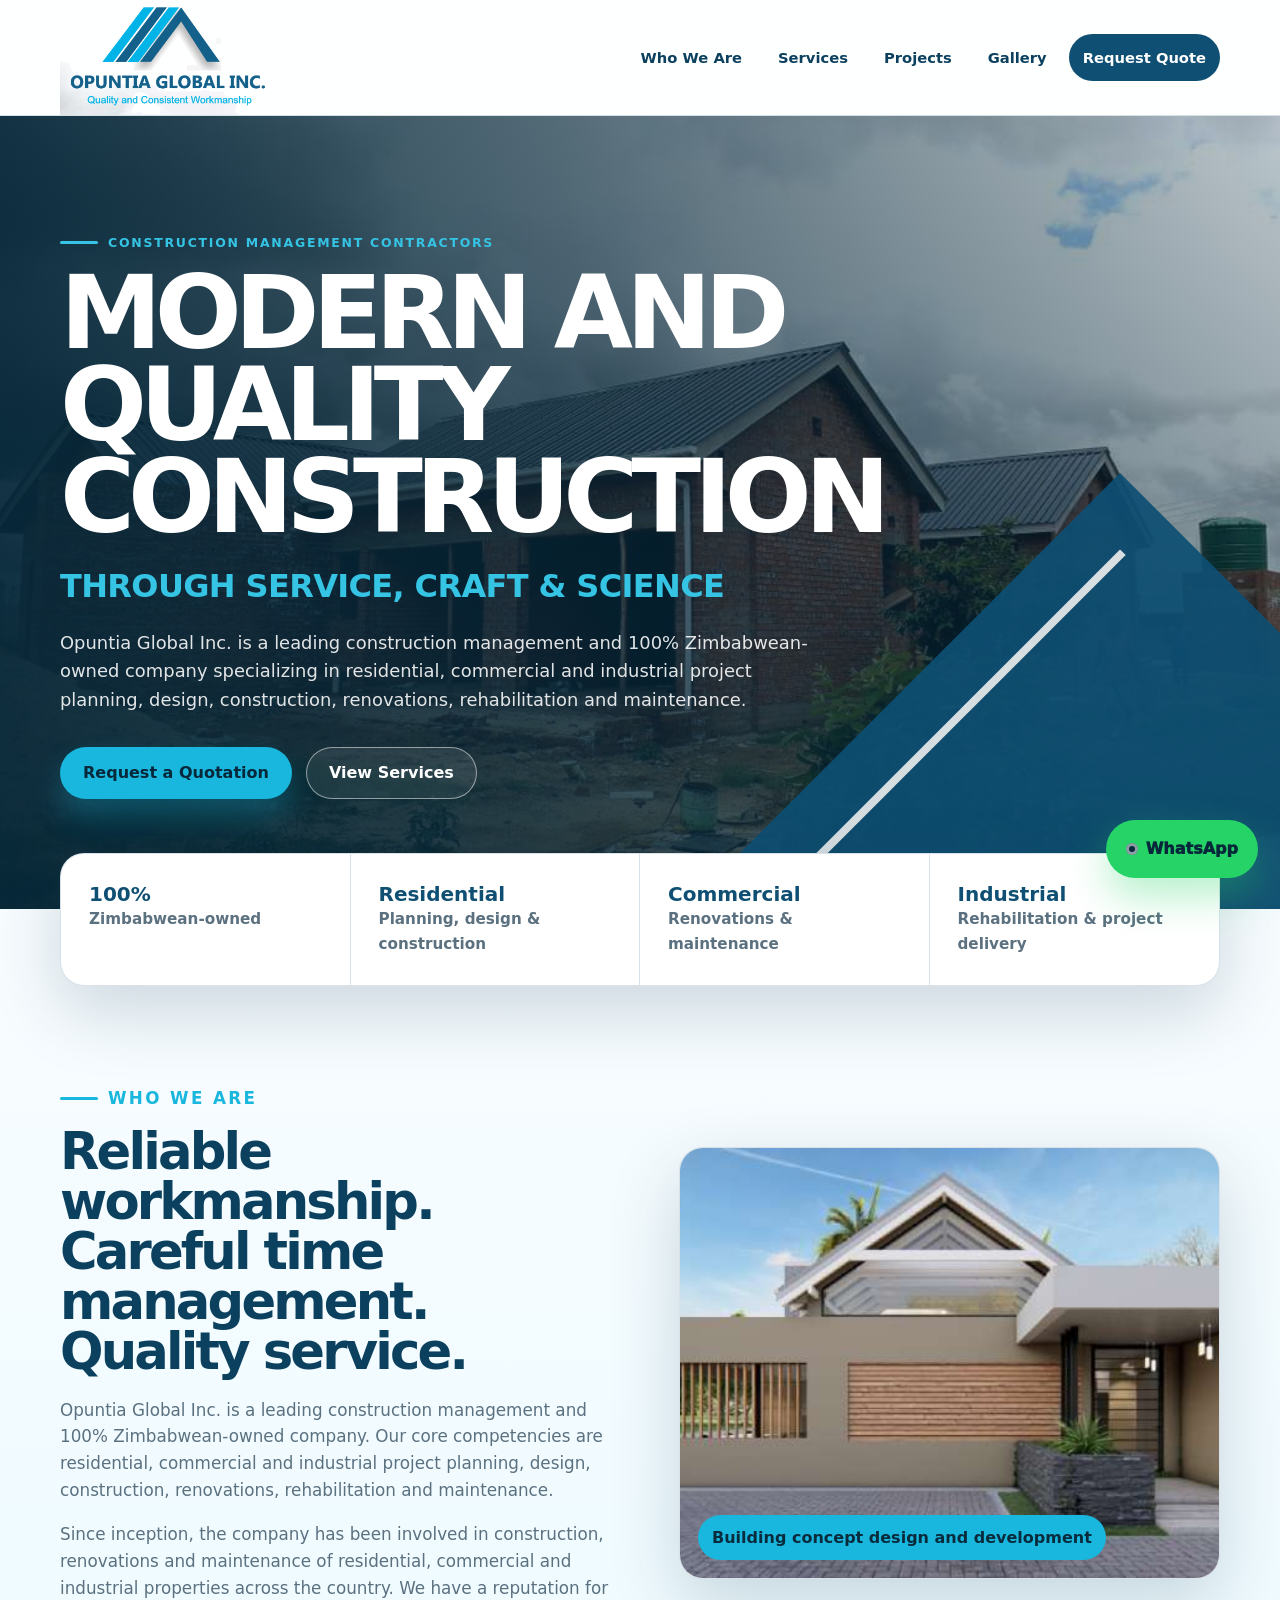
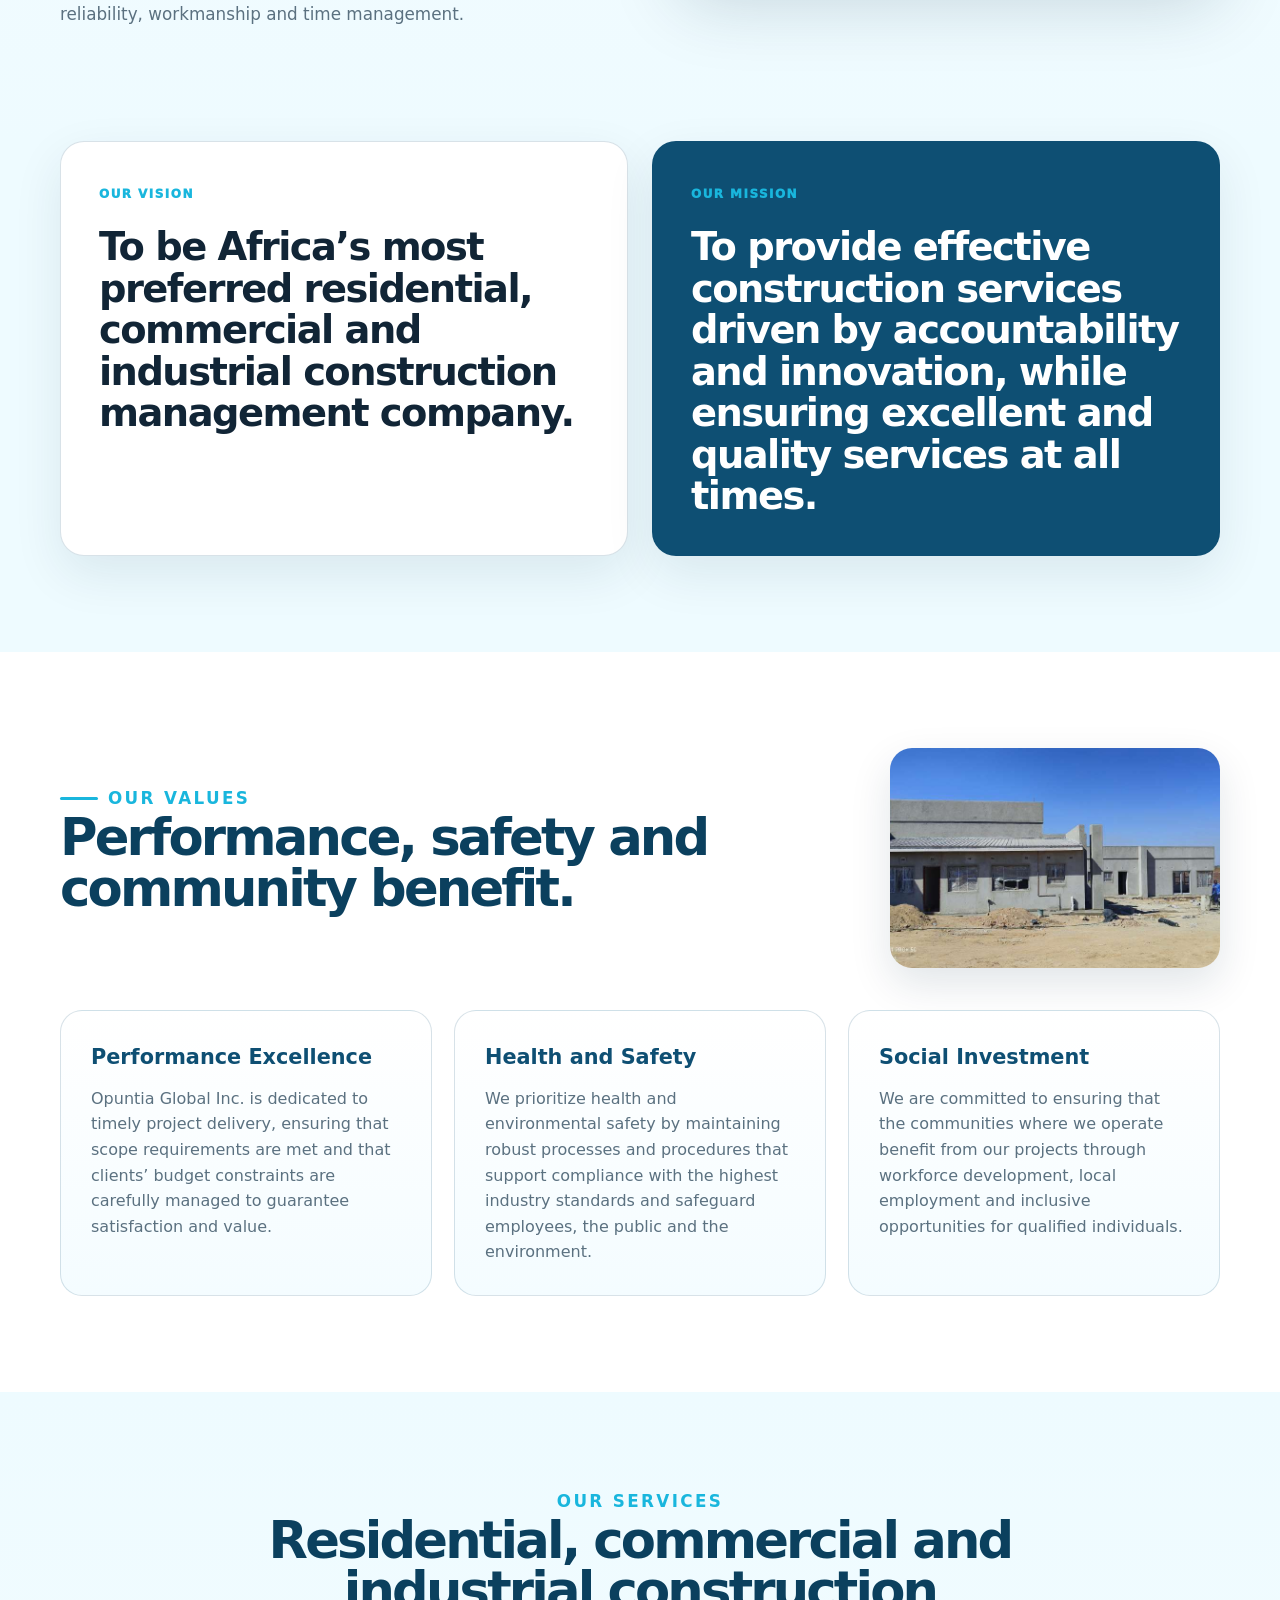
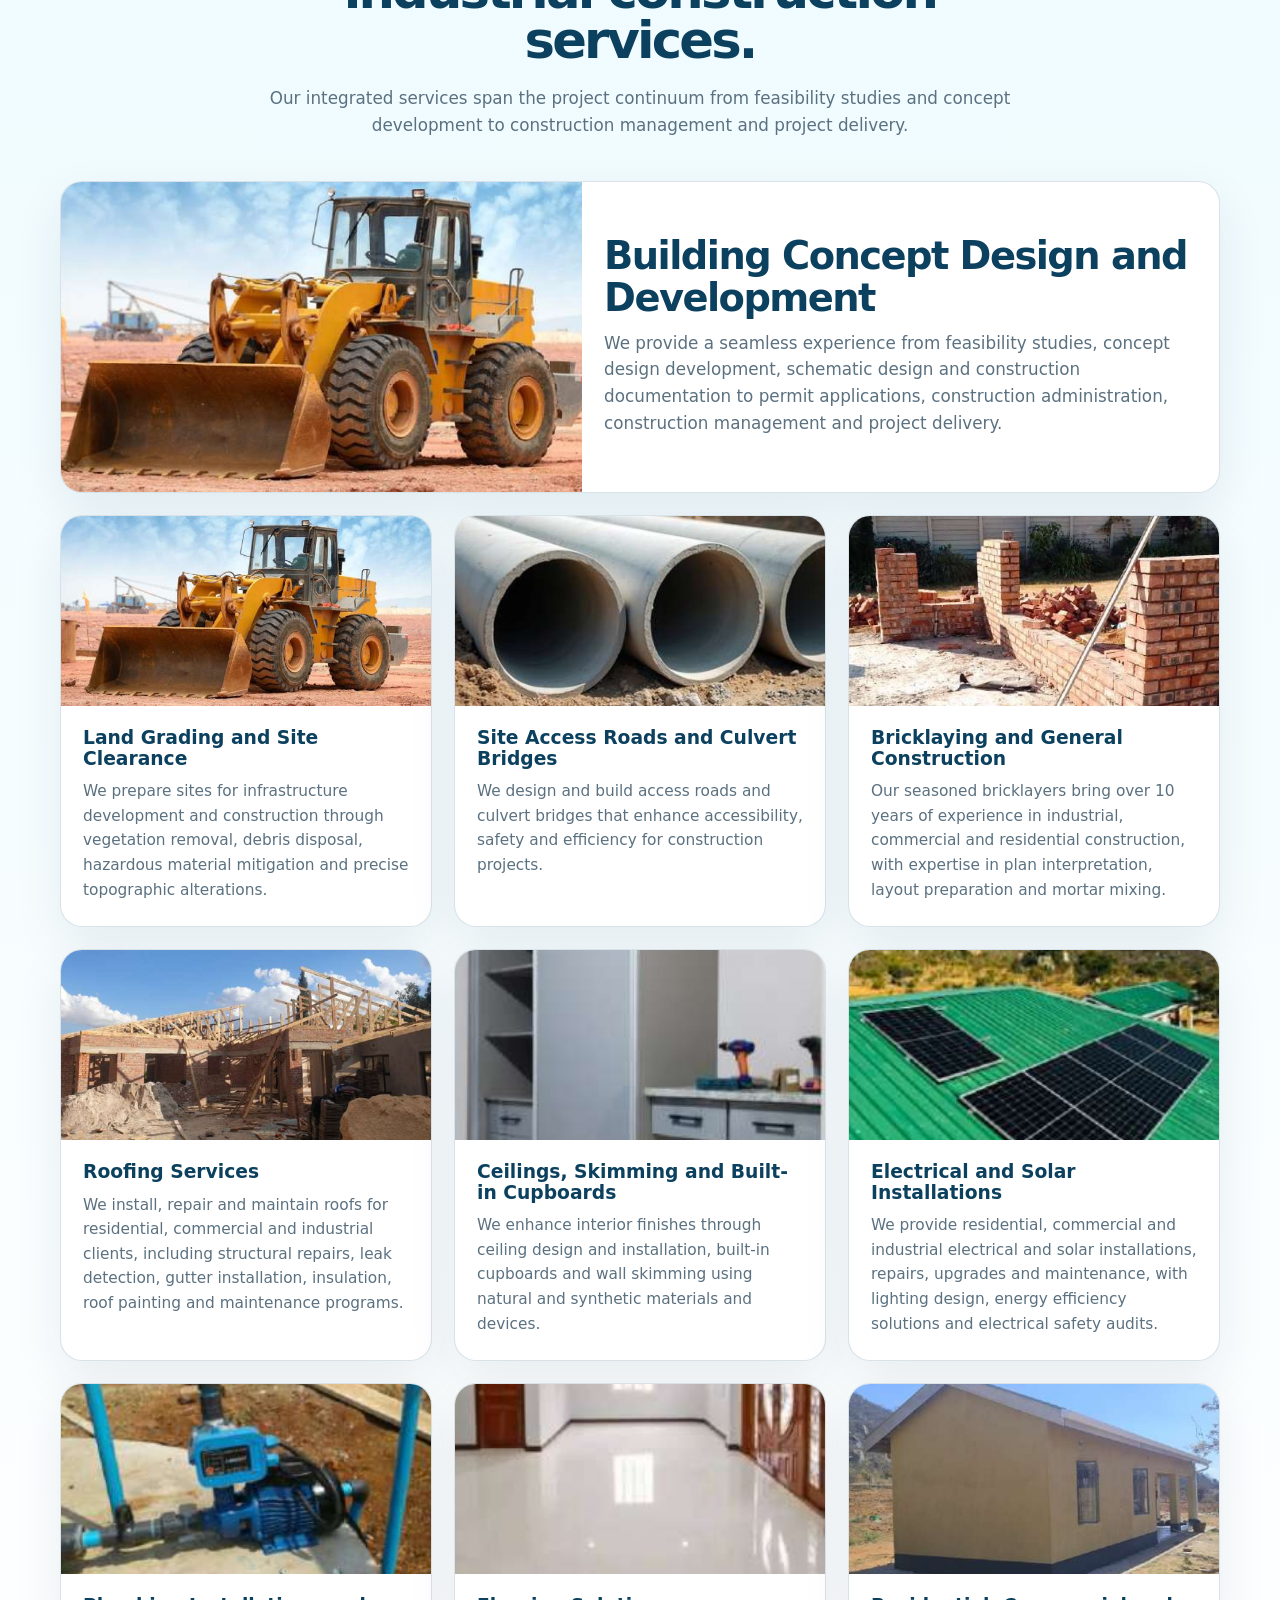
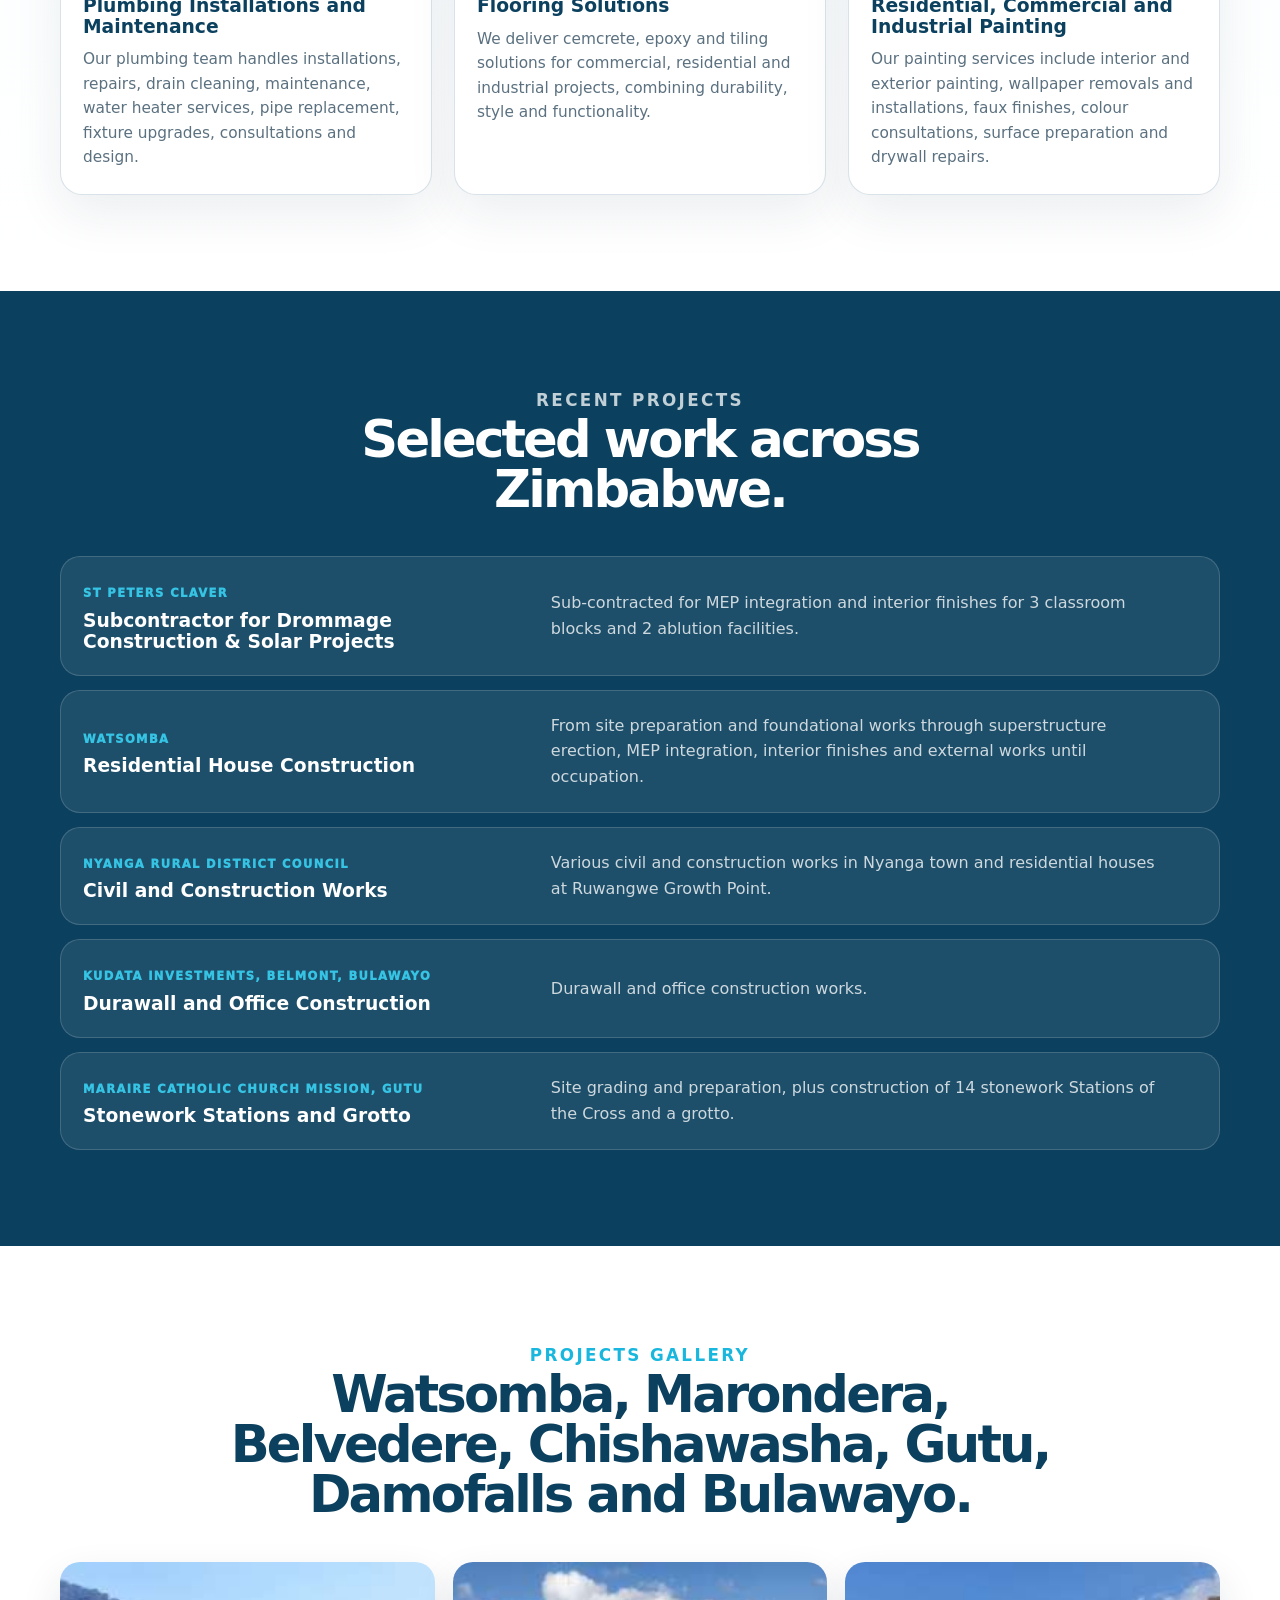
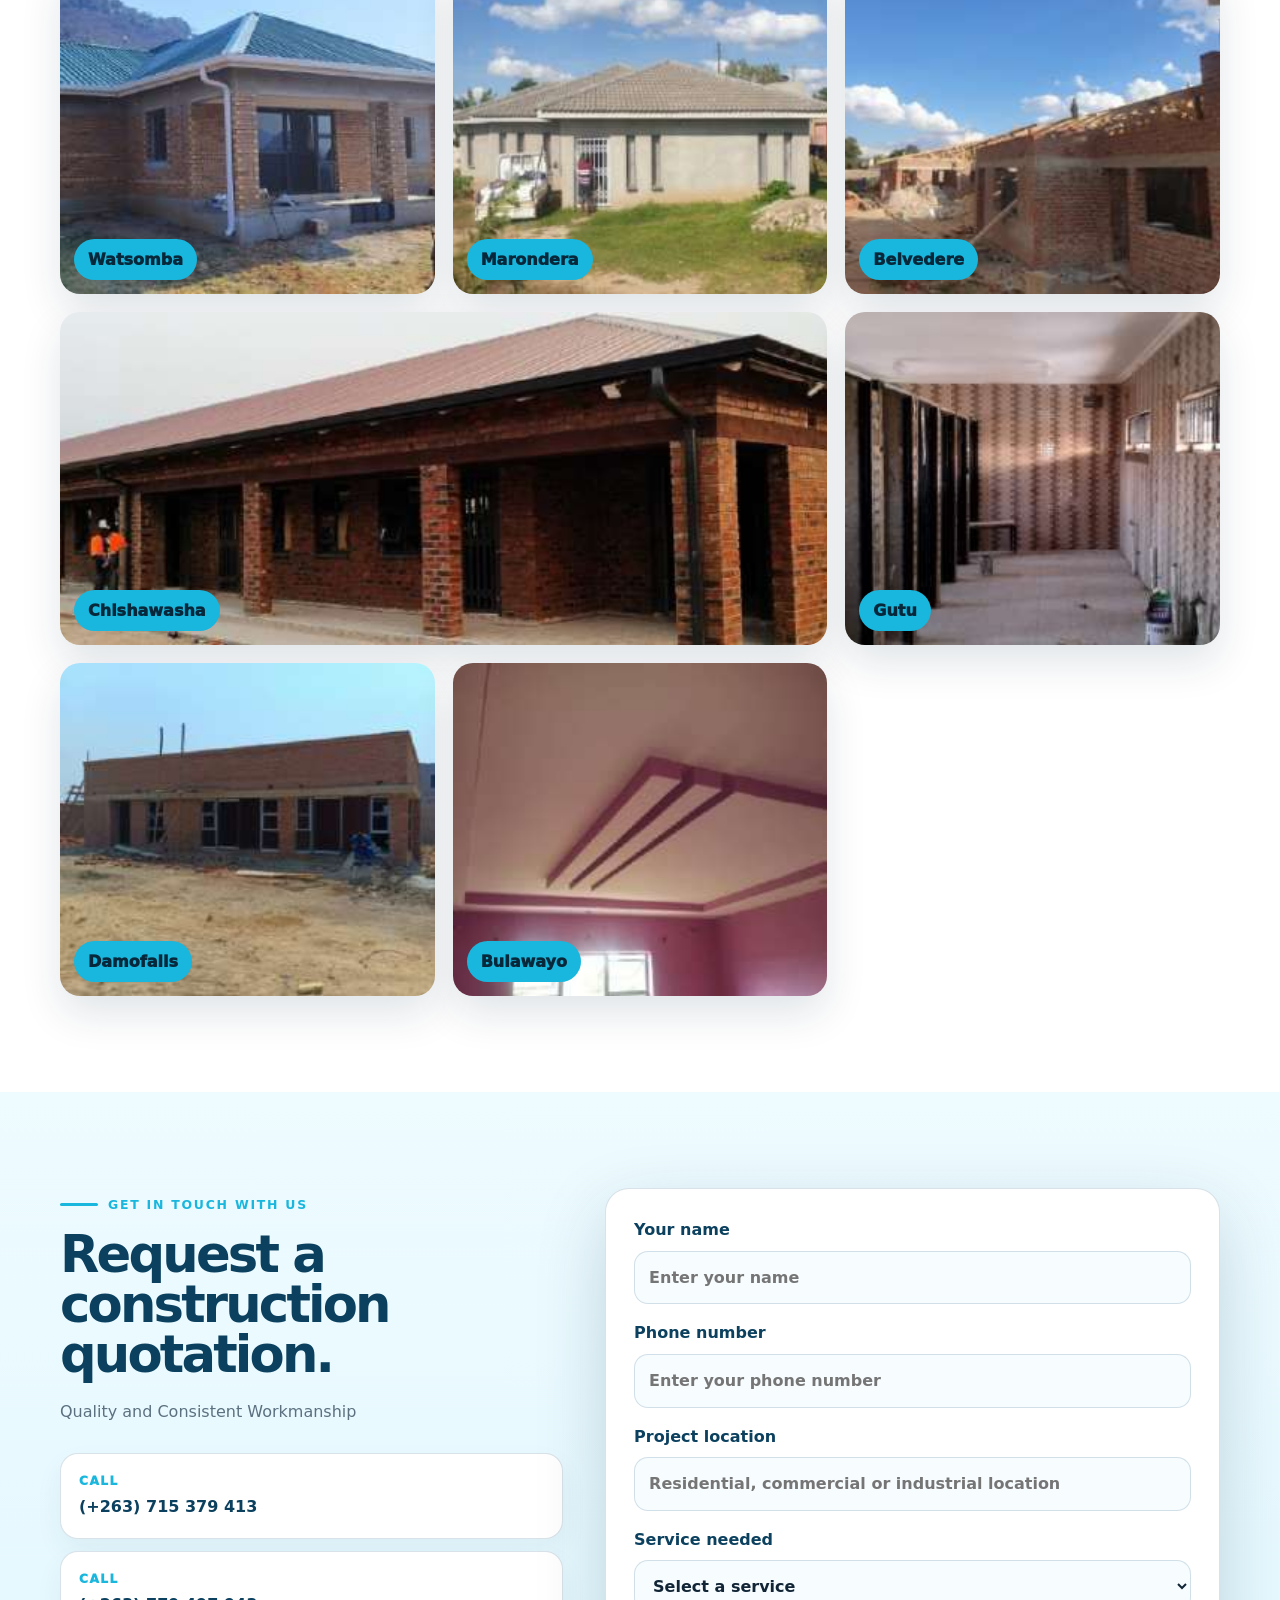
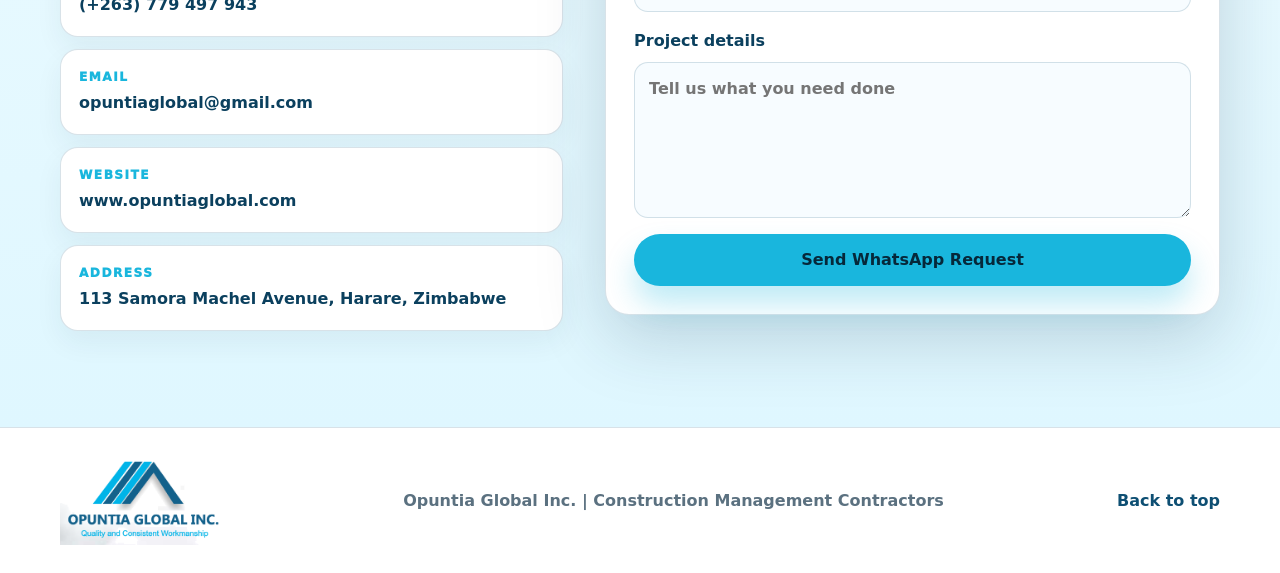
==== commit 362e19d2: "Add files via upload" ====
--- a/index.html
+++ b/index.html
@@ -1,195 +1,293 @@
 <!doctype html>
 <html lang="en">
 <head>
-  <meta charset="utf-8">
-  <meta name="viewport" content="width=device-width, initial-scale=1">
-  <title>Brand Aerospace | Grow Your Brand Visibility</title>
-  <meta name="description" content="Brand Aerospace marketing technology, advertising, social media agency and general supplies company.">
-  <link rel="icon" href="assets/img/favicon.png" type="image/png">
-  <link rel="preconnect" href="https://fonts.googleapis.com">
-  <link rel="preconnect" href="https://fonts.gstatic.com" crossorigin>
-  <link href="https://fonts.googleapis.com/css2?family=Inter:wght@400;600;700;800;900&display=swap" rel="stylesheet">
-  <link rel="stylesheet" href="assets/css/styles.css">
+  <meta charset="utf-8" />
+  <meta name="viewport" content="width=device-width, initial-scale=1" />
+  <title>Opuntia Global Inc. | Construction Management Contractors</title>
+  <meta name="description" content="Opuntia Global Inc. is a 100% Zimbabwean-owned construction management company specializing in residential, commercial and industrial projects planning, design, construction, renovations, rehabilitation and maintenance." />
+  <link rel="icon" type="image/png" href="assets/favicon.png" />
+  <link rel="stylesheet" href="style.css" />
 </head>
 <body>
-
-<a class="skip-link" href="#main">Skip to content</a>
-<div class="topbar">
-  <div class="container">
-    <span>+263 779 497 943 | +264 81 637 7257</span>
-    <span><a href="mailto:sales@brandaerospace.net">sales@brandaerospace.net</a> · Harare, Zimbabwe | Windhoek, Namibia</span>
-  </div>
-</div>
-<header class="site-header">
-  <div class="container nav-wrap">
-    <a class="brand" href="index.html" aria-label="Brand Aerospace Home"><img src="assets/img/brand-aerospace-logo.png" alt="Brand Aerospace"></a>
-    <button class="menu-toggle" aria-expanded="false" aria-controls="mainNav">Menu</button>
-    <nav class="nav" id="mainNav" aria-label="Primary navigation">
-      <a class="active" href="index.html">Home</a>
-      <a class="" href="traditional-marketing.html">Traditional Marketing</a>
-      <a class="" href="digital-marketing.html">Digital Marketing</a>
-      <a class="" href="supplies.html">Supplies</a>
-      <a class="" href="blog.html">Blog</a>
-      <a class="quote-link" href="contact.html">Request Quote</a>
+  <header class="site-header" id="top">
+    <nav class="nav" aria-label="Main navigation">
+      <a class="brand" href="#top" aria-label="Opuntia Global Inc. home">
+        <img src="assets/opuntia-logo.png" alt="Opuntia Global Inc. logo" />
+      </a>
+      <button class="nav-toggle" type="button" aria-label="Open menu" aria-expanded="false">
+        <span></span><span></span><span></span>
+      </button>
+      <div class="nav-links">
+        <a href="#about">Who We Are</a>
+        <a href="#services">Services</a>
+        <a href="#projects">Projects</a>
+        <a href="#gallery">Gallery</a>
+        <a href="#contact" class="nav-cta">Request Quote</a>
+      </div>
     </nav>
-  </div>
-</header>
-
-<main id="main">
-
-<section class="hero">
-  <div class="container hero-grid">
-    <div>
-      <span class="eyebrow">Grow your brand visibility</span>
-      <h1>Building Brands. Building Businesses.</h1>
-      <p class="lead">Brand Aerospace is a 100% Zimbabwean-owned and fast-growing diversified marketing technology, advertising, social media agency and general supplies company.</p>
-      <div class="hero-actions">
-        <a class="btn primary" href="contact.html">Request a Quote</a>
-        <a class="btn secondary" href="#about">Explore Services</a>
-      </div>
+  </header>
+
+  <main>
+    <section class="hero" aria-labelledby="hero-title">
+      <div class="hero-media">
+        <img src="assets/hero-construction.jpg" alt="Modern brick construction project with roofing structure" />
+      </div>
+      <div class="hero-overlay"></div>
+      <div class="hero-content section-pad">
+        <p class="eyebrow">Construction Management Contractors</p>
+        <h1 id="hero-title">Modern and Quality Construction</h1>
+        <p class="hero-line">Through Service, Craft &amp; Science</p>
+        <p class="hero-copy">Opuntia Global Inc. is a leading construction management and 100% Zimbabwean-owned company specializing in residential, commercial and industrial project planning, design, construction, renovations, rehabilitation and maintenance.</p>
+        <div class="hero-actions">
+          <a href="#contact" class="btn primary">Request a Quotation</a>
+          <a href="#services" class="btn ghost">View Services</a>
+        </div>
+      </div>
+      <div class="hero-corner" aria-hidden="true"></div>
+    </section>
+
+    <section class="proof-strip" aria-label="Company focus areas">
+      <div class="proof-item"><strong>100%</strong><span>Zimbabwean-owned</span></div>
+      <div class="proof-item"><strong>Residential</strong><span>Planning, design &amp; construction</span></div>
+      <div class="proof-item"><strong>Commercial</strong><span>Renovations &amp; maintenance</span></div>
+      <div class="proof-item"><strong>Industrial</strong><span>Rehabilitation &amp; project delivery</span></div>
+    </section>
+
+    <section class="section about" id="about">
+      <div class="container split">
+        <div class="copy-block">
+          <p class="eyebrow blue">Who We Are</p>
+          <h2>Reliable workmanship. Careful time management. Quality service.</h2>
+          <p>Opuntia Global Inc. is a leading construction management and 100% Zimbabwean-owned company. Our core competencies are residential, commercial and industrial project planning, design, construction, renovations, rehabilitation and maintenance.</p>
+          <p>Since inception, the company has been involved in construction, renovations and maintenance of residential, commercial and industrial properties across the country. We have a reputation for reliability, workmanship and time management.</p>
+        </div>
+        <figure class="image-card about-card">
+          <img src="assets/about-design.jpg" alt="Residential building concept design" />
+          <figcaption>Building concept design and development</figcaption>
+        </figure>
+      </div>
+    </section>
+
+    <section class="section vision-section">
+      <div class="container vision-grid">
+        <article class="vision-card">
+          <span>Our Vision</span>
+          <h3>To be Africa’s most preferred residential, commercial and industrial construction management company.</h3>
+        </article>
+        <article class="vision-card dark">
+          <span>Our Mission</span>
+          <h3>To provide effective construction services driven by accountability and innovation, while ensuring excellent and quality services at all times.</h3>
+        </article>
+      </div>
+    </section>
+
+    <section class="section values" aria-labelledby="values-title">
+      <div class="container">
+        <div class="section-head with-image">
+          <div>
+            <p class="eyebrow blue">Our Values</p>
+            <h2 id="values-title">Performance, safety and community benefit.</h2>
+          </div>
+          <img src="assets/values-site.jpg" alt="Construction site with building works in progress" />
+        </div>
+        <div class="values-grid">
+          <article>
+            <h3>Performance Excellence</h3>
+            <p>Opuntia Global Inc. is dedicated to timely project delivery, ensuring that scope requirements are met and that clients’ budget constraints are carefully managed to guarantee satisfaction and value.</p>
+          </article>
+          <article>
+            <h3>Health and Safety</h3>
+            <p>We prioritize health and environmental safety by maintaining robust processes and procedures that support compliance with the highest industry standards and safeguard employees, the public and the environment.</p>
+          </article>
+          <article>
+            <h3>Social Investment</h3>
+            <p>We are committed to ensuring that the communities where we operate benefit from our projects through workforce development, local employment and inclusive opportunities for qualified individuals.</p>
+          </article>
+        </div>
+      </div>
+    </section>
+
+    <section class="section services" id="services" aria-labelledby="services-title">
+      <div class="container">
+        <div class="section-head centered">
+          <p class="eyebrow blue">Our Services</p>
+          <h2 id="services-title">Residential, commercial and industrial construction services.</h2>
+          <p>Our integrated services span the project continuum from feasibility studies and concept development to construction management and project delivery.</p>
+        </div>
+
+        <div class="service-grid">
+          <article class="service-card featured">
+            <img src="assets/site-grading.jpg" alt="Land grading equipment on a prepared site" />
+            <div>
+              <h3>Building Concept Design and Development</h3>
+              <p>We provide a seamless experience from feasibility studies, concept design development, schematic design and construction documentation to permit applications, construction administration, construction management and project delivery.</p>
+            </div>
+          </article>
+          <article class="service-card">
+            <img src="assets/site-grading.jpg" alt="Loader used for land clearance and grading" />
+            <h3>Land Grading and Site Clearance</h3>
+            <p>We prepare sites for infrastructure development and construction through vegetation removal, debris disposal, hazardous material mitigation and precise topographic alterations.</p>
+          </article>
+          <article class="service-card">
+            <img src="assets/culvert-bridges.jpg" alt="Culvert pipes ready for installation" />
+            <h3>Site Access Roads and Culvert Bridges</h3>
+            <p>We design and build access roads and culvert bridges that enhance accessibility, safety and efficiency for construction projects.</p>
+          </article>
+          <article class="service-card">
+            <img src="assets/bricklaying.jpg" alt="Bricklaying and general construction works" />
+            <h3>Bricklaying and General Construction</h3>
+            <p>Our seasoned bricklayers bring over 10 years of experience in industrial, commercial and residential construction, with expertise in plan interpretation, layout preparation and mortar mixing.</p>
+          </article>
+          <article class="service-card">
+            <img src="assets/roofing.jpg" alt="Roofing structure installation on a construction project" />
+            <h3>Roofing Services</h3>
+            <p>We install, repair and maintain roofs for residential, commercial and industrial clients, including structural repairs, leak detection, gutter installation, insulation, roof painting and maintenance programs.</p>
+          </article>
+          <article class="service-card">
+            <img src="assets/cupboards.jpg" alt="Built-in cupboard installation" />
+            <h3>Ceilings, Skimming and Built-in Cupboards</h3>
+            <p>We enhance interior finishes through ceiling design and installation, built-in cupboards and wall skimming using natural and synthetic materials and devices.</p>
+          </article>
+          <article class="service-card">
+            <img src="assets/solar-panels.jpg" alt="Solar panels installed on a roof" />
+            <h3>Electrical and Solar Installations</h3>
+            <p>We provide residential, commercial and industrial electrical and solar installations, repairs, upgrades and maintenance, with lighting design, energy efficiency solutions and electrical safety audits.</p>
+          </article>
+          <article class="service-card">
+            <img src="assets/plumbing-pump.jpg" alt="Water pump and plumbing installation" />
+            <h3>Plumbing Installations and Maintenance</h3>
+            <p>Our plumbing team handles installations, repairs, drain cleaning, maintenance, water heater services, pipe replacement, fixture upgrades, consultations and design.</p>
+          </article>
+          <article class="service-card">
+            <img src="assets/flooring-interior.jpg" alt="Glossy tile flooring installation" />
+            <h3>Flooring Solutions</h3>
+            <p>We deliver cemcrete, epoxy and tiling solutions for commercial, residential and industrial projects, combining durability, style and functionality.</p>
+          </article>
+          <article class="service-card">
+            <img src="assets/painting-exterior.jpg" alt="Residential painting work on exterior walls" />
+            <h3>Residential, Commercial and Industrial Painting</h3>
+            <p>Our painting services include interior and exterior painting, wallpaper removals and installations, faux finishes, colour consultations, surface preparation and drywall repairs.</p>
+          </article>
+        </div>
+      </div>
+    </section>
+
+    <section class="section projects" id="projects" aria-labelledby="projects-title">
+      <div class="container">
+        <div class="section-head centered">
+          <p class="eyebrow blue">Recent Projects</p>
+          <h2 id="projects-title">Selected work across Zimbabwe.</h2>
+        </div>
+
+        <div class="project-list">
+          <article>
+            <div><span class="project-client">St Peters Claver</span><h3>Subcontractor for Drommage Construction &amp; Solar Projects</h3></div>
+            <p>Sub-contracted for MEP integration and interior finishes for 3 classroom blocks and 2 ablution facilities.</p>
+          </article>
+          <article>
+            <div><span class="project-client">Watsomba</span><h3>Residential House Construction</h3></div>
+            <p>From site preparation and foundational works through superstructure erection, MEP integration, interior finishes and external works until occupation.</p>
+          </article>
+          <article>
+            <div><span class="project-client">Nyanga Rural District Council</span><h3>Civil and Construction Works</h3></div>
+            <p>Various civil and construction works in Nyanga town and residential houses at Ruwangwe Growth Point.</p>
+          </article>
+          <article>
+            <div><span class="project-client">Kudata Investments, Belmont, Bulawayo</span><h3>Durawall and Office Construction</h3></div>
+            <p>Durawall and office construction works.</p>
+          </article>
+          <article>
+            <div><span class="project-client">Maraire Catholic Church Mission, Gutu</span><h3>Stonework Stations and Grotto</h3></div>
+            <p>Site grading and preparation, plus construction of 14 stonework Stations of the Cross and a grotto.</p>
+          </article>
+        </div>
+      </div>
+    </section>
+
+    <section class="section gallery" id="gallery" aria-labelledby="gallery-title">
+      <div class="container">
+        <div class="section-head centered">
+          <p class="eyebrow blue">Projects Gallery</p>
+          <h2 id="gallery-title">Watsomba, Marondera, Belvedere, Chishawasha, Gutu, Damofalls and Bulawayo.</h2>
+        </div>
+        <div class="gallery-grid">
+          <figure><img src="assets/gallery-watsomba.jpg" alt="Watsomba project" /><figcaption>Watsomba</figcaption></figure>
+          <figure><img src="assets/gallery-marondera.jpg" alt="Marondera project" /><figcaption>Marondera</figcaption></figure>
+          <figure><img src="assets/gallery-belvedere.jpg" alt="Belvedere project" /><figcaption>Belvedere</figcaption></figure>
+          <figure class="wide"><img src="assets/gallery-chishawasha.jpg" alt="Chishawasha project" /><figcaption>Chishawasha</figcaption></figure>
+          <figure><img src="assets/gallery-gutu.jpg" alt="Gutu project" /><figcaption>Gutu</figcaption></figure>
+          <figure><img src="assets/gallery-damofalls.jpg" alt="Damofalls project" /><figcaption>Damofalls</figcaption></figure>
+          <figure><img src="assets/gallery-bulawayo.jpg" alt="Bulawayo project" /><figcaption>Bulawayo</figcaption></figure>
+        </div>
+      </div>
+    </section>
+
+    <section class="section contact" id="contact" aria-labelledby="contact-title">
+      <div class="container contact-grid">
+        <div>
+          <p class="eyebrow blue">Get in Touch With Us</p>
+          <h2 id="contact-title">Request a construction quotation.</h2>
+          <p>Quality and Consistent Workmanship</p>
+          <div class="contact-cards">
+            <a href="tel:+263715379413"><span>Call</span><strong>(+263) 715 379 413</strong></a>
+            <a href="tel:+263779497943"><span>Call</span><strong>(+263) 779 497 943</strong></a>
+            <a href="mailto:opuntiaglobal@gmail.com"><span>Email</span><strong>opuntiaglobal@gmail.com</strong></a>
+            <a href="https://www.opuntiaglobal.com" target="_blank" rel="noopener"><span>Website</span><strong>www.opuntiaglobal.com</strong></a>
+            <div><span>Address</span><strong>113 Samora Machel Avenue, Harare, Zimbabwe</strong></div>
+          </div>
+        </div>
+
+        <form class="quote-form" id="quoteForm">
+          <label>
+            Your name
+            <input name="name" type="text" placeholder="Enter your name" required />
+          </label>
+          <label>
+            Phone number
+            <input name="phone" type="tel" placeholder="Enter your phone number" required />
+          </label>
+          <label>
+            Project location
+            <input name="location" type="text" placeholder="Residential, commercial or industrial location" />
+          </label>
+          <label>
+            Service needed
+            <select name="service" required>
+              <option value="">Select a service</option>
+              <option>Building Concept Design and Development</option>
+              <option>Land Grading and Site Clearance</option>
+              <option>Site Access Roads and Culvert Bridges</option>
+              <option>Bricklaying and General Construction</option>
+              <option>Roofing Services</option>
+              <option>Ceilings, Skimming and Built-in Cupboards</option>
+              <option>Electrical and Solar Installations</option>
+              <option>Plumbing Installations and Maintenance</option>
+              <option>Flooring Solutions</option>
+              <option>Painting Services</option>
+            </select>
+          </label>
+          <label>
+            Project details
+            <textarea name="details" rows="5" placeholder="Tell us what you need done"></textarea>
+          </label>
+          <button type="submit" class="btn primary full">Send WhatsApp Request</button>
+        </form>
+      </div>
+    </section>
+  </main>
+
+  <footer class="footer">
+    <div class="container footer-inner">
+      <img src="assets/opuntia-logo.png" alt="Opuntia Global Inc. logo" />
+      <p>Opuntia Global Inc. | Construction Management Contractors</p>
+      <a href="#top">Back to top</a>
     </div>
-    <aside class="hero-card" aria-label="Brand Aerospace profile summary">
-      <img src="assets/img/brand-building.webp" alt="Brand Aerospace marketing consultancy visual">
-      <h3>Creative and innovative marketing consultancy.</h3>
-      <p>We offer cutting-edge, creative and innovative marketing consultancy services for micro, small, medium and large corporates.</p>
-      <div class="quick-stats">
-        <div class="stat"><strong>ZW</strong><span>Zimbabwe</span></div>
-        <div class="stat"><strong>NA</strong><span>Namibia</span></div>
-        <div class="stat"><strong>EA</strong><span>Regional Work</span></div>
-      </div>
-    </aside>
-  </div>
-</section>
-
-<section class="section" id="about">
-  <div class="container">
-    <div class="section-head">
-      <div>
-        <span class="kicker">About Brand Aerospace</span>
-        <h2>Quality, reliability and excellent service delivery.</h2>
-      </div>
-      <p>The company is growing steadily owing to its reputation for quality, reliability and an excellent level of service delivery. Regional work across Namibia, Uganda and Kenya continues to support better long-term, affordable and practical business development initiatives.</p>
-    </div>
-    <div class="grid three">
-      <div class="card">
-        <div class="icon">🎯</div>
-        <h3>Our Vision</h3>
-        <p>To be a leading marketing technology, digital marketing and office consumable supplier of choice.</p>
-      </div>
-      <div class="card">
-        <div class="icon">🚀</div>
-        <h3>Our Mission</h3>
-        <p>To provide innovative and customer-focused business extension services and consumables.</p>
-      </div>
-      <div class="card">
-        <div class="icon">✅</div>
-        <h3>Our Values</h3>
-        <p>Integrity, innovativeness, accountability, professionalism and timeliness guide the way the company serves clients.</p>
-      </div>
-    </div>
-  </div>
-</section>
-
-<section class="section dark">
-  <div class="container image-band">
-    <div>
-      <span class="kicker">Our Solutions</span>
-      <h2>Digital marketing, advertising, printing and promotional supply solutions.</h2>
-      <p>Brand Aerospace offers a wide array of marketing technology, advertising and social media management services targeted to help clients create and enhance brand visibility while achieving the desired returns on investment.</p>
-      <div class="pill-row">
-        <span class="pill">Marketing Technology</span>
-        <span class="pill">Advertising</span>
-        <span class="pill">Social Media</span>
-        <span class="pill">General Supplies</span>
-      </div>
-    </div>
-    <figure><img src="assets/img/digital-solutions.webp" alt="Brand Aerospace digital marketing solutions visual"></figure>
-  </div>
-</section>
-
-<section class="section" id="offers">
-  <div class="container">
-    <div class="section-head">
-      <div>
-        <span class="kicker">Service Areas</span>
-        <h2>Choose the area you need help with.</h2>
-      </div>
-      <p>The website shows service offers and categories only. Prices and internal company documents are not displayed publicly.</p>
-    </div>
-    <div class="grid three">
-      <a class="card" href="traditional-marketing.html">
-        <div class="icon">📣</div>
-        <h3>Traditional Marketing</h3>
-        <p>Graphic designing, photography and film-making, advertising, printing services, indoor signage and outdoor signage.</p>
-        <strong>View traditional marketing →</strong>
-      </a>
-      <a class="card" href="digital-marketing.html">
-        <div class="icon">💻</div>
-        <h3>Digital Marketing</h3>
-        <p>Social media marketing, customer engagement, company websites and advanced marketing chatbots.</p>
-        <strong>View digital marketing →</strong>
-      </a>
-      <a class="card" href="supplies.html">
-        <div class="icon">🎁</div>
-        <h3>Supplies</h3>
-        <p>Corporate wear, promotional gifts, giveaways, large format printing supplies and office printing supplies.</p>
-        <strong>View supplies →</strong>
-      </a>
-    </div>
-  </div>
-</section>
-
-<section class="section tight">
-  <div class="container cta">
-    <div class="content">
-      <div>
-        <span class="kicker">Get in touch</span>
-        <h2>Get creative, innovative and well thought-out marketing solutions.</h2>
-        <p>Submit an enquiry for marketing technology, advertising, social media, printing, signage, corporate wear or promotional supply support.</p>
-      </div>
-      <div class="actions"><a class="btn primary" href="contact.html">Request a Quote</a></div>
-    </div>
-  </div>
-</section>
-
-</main>
-
-<footer class="site-footer">
-  <div class="container">
-    <div class="footer-grid">
-      <div>
-        <img src="assets/img/brand-aerospace-logo.png" alt="Brand Aerospace">
-        <p>Marketing technology, advertising, social media, general supplies and customer-focused business extension services.</p>
-      </div>
-      <div>
-        <h3>Explore</h3>
-        <a href="traditional-marketing.html">Traditional Marketing</a>
-        <a href="digital-marketing.html">Digital Marketing</a>
-        <a href="supplies.html">Supplies</a>
-        <a href="blog.html">Blog</a>
-      </div>
-      <div>
-        <h3>Services</h3>
-        <a href="digital-marketing.html#social-media">Social Media Marketing</a>
-        <a href="digital-marketing.html#chatbots">Advanced Marketing Chatbots</a>
-        <a href="supplies.html#printing">Large Format Printing</a>
-        <a href="supplies.html#corporate-wear">Corporate Wear</a>
-      </div>
-      <div>
-        <h3>Contact</h3>
-        <a href="tel:+263779497943">+263 779 497 943</a>
-        <a href="tel:+264816377257">+264 81 637 7257</a>
-        <a href="mailto:sales@brandaerospace.net">sales@brandaerospace.net</a>
-        <p>113 Samora Machel Avenue, Harare, Zimbabwe<br>12 Nickel Street, Prosperita, Windhoek, Namibia</p>
-      </div>
-    </div>
-    <div class="footer-bottom">
-      <span>Copyright © <span data-year></span> Brand Aerospace (Pvt) Ltd. All rights reserved.</span>
-      <span>Offers are presented for enquiries. Quotations are prepared according to client requirements.</span>
-    </div>
-  </div>
-</footer>
-<script src="assets/js/main.js"></script>
-
+  </footer>
+
+  <a class="whatsapp-float" href="https://wa.me/263715379413?text=Hello%20Opuntia%20Global%20Inc.%2C%20I%20would%20like%20to%20request%20a%20quotation%20for%20construction%20services." target="_blank" rel="noopener" aria-label="Chat with Opuntia Global Inc. on WhatsApp">
+    <span>WhatsApp</span>
+  </a>
+
+  <script src="script.js"></script>
 </body>
 </html>
--- a/style.css
+++ b/style.css
@@ -0,0 +1,403 @@
+:root {
+  --deep: #0e4f73;
+  --deep-2: #0b405e;
+  --blue: #19b6dd;
+  --blue-2: #36c4e5;
+  --ink: #112536;
+  --muted: #5b7180;
+  --light: #eefbff;
+  --panel: #ffffff;
+  --line: rgba(14, 79, 115, 0.16);
+  --shadow: 0 24px 70px rgba(7, 44, 67, 0.18);
+  --radius: 24px;
+}
+
+* { box-sizing: border-box; }
+html { scroll-behavior: smooth; }
+body {
+  margin: 0;
+  font-family: Inter, ui-sans-serif, system-ui, -apple-system, BlinkMacSystemFont, "Segoe UI", sans-serif;
+  color: var(--ink);
+  background: #f7fcff;
+  line-height: 1.6;
+}
+img { max-width: 100%; display: block; }
+a { color: inherit; text-decoration: none; }
+button, input, textarea, select { font: inherit; }
+
+.container { width: min(1160px, calc(100% - 40px)); margin: 0 auto; }
+.section { padding: 96px 0; }
+.section-pad { width: min(1160px, calc(100% - 40px)); margin: 0 auto; }
+
+.site-header {
+  position: sticky;
+  top: 0;
+  z-index: 80;
+  background: rgba(255, 255, 255, 0.88);
+  backdrop-filter: blur(18px);
+  border-bottom: 1px solid var(--line);
+}
+.nav {
+  width: min(1160px, calc(100% - 32px));
+  margin: 0 auto;
+  min-height: 82px;
+  display: flex;
+  align-items: center;
+  justify-content: space-between;
+  gap: 24px;
+}
+.brand { display: inline-flex; align-items: center; }
+.brand img { width: 220px; height: auto; }
+.nav-links {
+  display: flex;
+  align-items: center;
+  gap: 8px;
+  font-weight: 800;
+  font-size: 0.92rem;
+}
+.nav-links a {
+  padding: 12px 14px;
+  border-radius: 999px;
+  color: var(--deep-2);
+}
+.nav-links a:hover { background: var(--light); color: var(--deep); }
+.nav-links .nav-cta { background: var(--deep); color: #fff; }
+.nav-links .nav-cta:hover { background: var(--blue); color: var(--ink); }
+.nav-toggle {
+  display: none;
+  border: 0;
+  background: var(--deep);
+  width: 46px;
+  height: 46px;
+  border-radius: 14px;
+  align-items: center;
+  justify-content: center;
+  flex-direction: column;
+  gap: 5px;
+}
+.nav-toggle span { width: 21px; height: 2px; background: #fff; border-radius: 999px; }
+
+.hero {
+  position: relative;
+  min-height: 760px;
+  display: grid;
+  align-items: center;
+  overflow: hidden;
+  background: var(--deep);
+}
+.hero-media, .hero-media img, .hero-overlay { position: absolute; inset: 0; }
+.hero-media img { width: 100%; height: 100%; object-fit: cover; }
+.hero-overlay {
+  background:
+    linear-gradient(90deg, rgba(6, 40, 58, 0.92) 0%, rgba(6, 40, 58, 0.66) 44%, rgba(6, 40, 58, 0.2) 100%),
+    linear-gradient(0deg, rgba(6, 40, 58, 0.55), rgba(6, 40, 58, 0.08));
+}
+.hero-content { position: relative; z-index: 2; padding: 110px 0; color: #fff; }
+.eyebrow {
+  display: inline-flex;
+  align-items: center;
+  gap: 10px;
+  margin: 0 0 14px;
+  font-size: 0.78rem;
+  letter-spacing: 0.14em;
+  text-transform: uppercase;
+  font-weight: 900;
+  color: var(--blue-2);
+}
+.eyebrow::before {
+  content: "";
+  width: 38px;
+  height: 3px;
+  border-radius: 99px;
+  background: currentColor;
+}
+.eyebrow.blue { color: var(--blue); }
+.hero h1 {
+  max-width: 820px;
+  margin: 0;
+  font-size: clamp(3.2rem, 8vw, 6.9rem);
+  line-height: 0.9;
+  letter-spacing: -0.07em;
+  text-transform: uppercase;
+}
+.hero-line {
+  margin: 18px 0 16px;
+  font-size: clamp(1.35rem, 2.5vw, 2.2rem);
+  font-weight: 900;
+  color: var(--blue-2);
+  text-transform: uppercase;
+  letter-spacing: -0.02em;
+}
+.hero-copy { max-width: 760px; margin: 0 0 32px; font-size: 1.12rem; color: rgba(255, 255, 255, 0.88); }
+.hero-actions { display: flex; flex-wrap: wrap; gap: 14px; }
+.btn {
+  display: inline-flex;
+  align-items: center;
+  justify-content: center;
+  min-height: 52px;
+  padding: 0 22px;
+  border-radius: 999px;
+  border: 1px solid transparent;
+  cursor: pointer;
+  font-weight: 900;
+  transition: transform .2s ease, background .2s ease, color .2s ease, border-color .2s ease;
+}
+.btn:hover { transform: translateY(-2px); }
+.btn.primary { background: var(--blue); color: #06283a; box-shadow: 0 18px 30px rgba(25, 182, 221, .28); }
+.btn.primary:hover { background: #fff; }
+.btn.ghost { border-color: rgba(255,255,255,.5); color: #fff; background: rgba(255,255,255,.08); }
+.btn.ghost:hover { background: rgba(255,255,255,.18); }
+.btn.full { width: 100%; border: 0; }
+.hero-corner {
+  position: absolute;
+  right: -120px;
+  bottom: -240px;
+  width: 560px;
+  height: 560px;
+  background: var(--deep);
+  transform: rotate(45deg);
+  opacity: .92;
+  z-index: 1;
+}
+.hero-corner::after {
+  content: "";
+  position: absolute;
+  inset: 54px;
+  border-left: 8px solid #fff;
+  border-bottom: 8px solid #fff;
+  opacity: .9;
+}
+
+.proof-strip {
+  width: min(1160px, calc(100% - 40px));
+  margin: -56px auto 0;
+  position: relative;
+  z-index: 10;
+  display: grid;
+  grid-template-columns: repeat(4, 1fr);
+  background: #fff;
+  border-radius: 24px;
+  box-shadow: var(--shadow);
+  overflow: hidden;
+  border: 1px solid var(--line);
+}
+.proof-item { padding: 28px; border-right: 1px solid var(--line); }
+.proof-item:last-child { border-right: 0; }
+.proof-item strong { display: block; color: var(--deep); font-size: 1.25rem; line-height: 1.2; }
+.proof-item span { color: var(--muted); font-weight: 750; font-size: .95rem; }
+
+.split { display: grid; grid-template-columns: 1.02fr .98fr; gap: 56px; align-items: center; }
+.copy-block h2, .section-head h2, .contact h2 {
+  margin: 0 0 20px;
+  font-size: clamp(2.1rem, 4vw, 4rem);
+  line-height: .98;
+  letter-spacing: -0.055em;
+  color: var(--deep-2);
+}
+.copy-block p { color: var(--muted); font-size: 1.05rem; }
+.image-card { margin: 0; position: relative; border-radius: var(--radius); overflow: hidden; box-shadow: var(--shadow); border: 1px solid var(--line); background: #fff; }
+.image-card img { width: 100%; height: 430px; object-fit: cover; }
+.image-card figcaption {
+  position: absolute;
+  left: 18px;
+  bottom: 18px;
+  padding: 10px 14px;
+  border-radius: 999px;
+  background: var(--blue);
+  font-weight: 900;
+  color: #082c3d;
+}
+.about { background: linear-gradient(180deg, #f7fcff 0%, #eefbff 100%); }
+
+.vision-section { padding-top: 0; background: #eefbff; }
+.vision-grid { display: grid; grid-template-columns: 1fr 1fr; gap: 24px; }
+.vision-card {
+  min-height: 260px;
+  padding: 38px;
+  border-radius: var(--radius);
+  background: #fff;
+  border: 1px solid var(--line);
+  box-shadow: 0 18px 50px rgba(7, 44, 67, 0.09);
+}
+.vision-card.dark { background: var(--deep); color: #fff; }
+.vision-card span { display: inline-block; margin-bottom: 22px; color: var(--blue); font-weight: 950; text-transform: uppercase; letter-spacing: .12em; font-size: .75rem; }
+.vision-card h3 { margin: 0; font-size: clamp(1.4rem, 3vw, 2.5rem); line-height: 1.08; letter-spacing: -0.04em; }
+
+.values { background: #fff; }
+.section-head { margin-bottom: 42px; }
+.section-head.centered { text-align: center; max-width: 820px; margin-left: auto; margin-right: auto; }
+.section-head.centered .eyebrow { justify-content: center; }
+.section-head.centered .eyebrow::before { display: none; }
+.section-head p { color: var(--muted); font-size: 1.05rem; margin: 0; }
+.section-head.with-image { display: grid; grid-template-columns: 1fr 330px; gap: 34px; align-items: center; }
+.section-head.with-image img { height: 220px; width: 100%; object-fit: cover; border-radius: 22px; box-shadow: 0 16px 42px rgba(7, 44, 67, .12); }
+.values-grid { display: grid; grid-template-columns: repeat(3, 1fr); gap: 22px; }
+.values-grid article {
+  padding: 30px;
+  border-radius: 22px;
+  border: 1px solid var(--line);
+  background: linear-gradient(180deg, #fff, #f4fcff);
+}
+.values-grid h3 { margin: 0 0 12px; font-size: 1.3rem; color: var(--deep); }
+.values-grid p { margin: 0; color: var(--muted); }
+
+.services { background: linear-gradient(180deg, #eefbff 0%, #fff 100%); }
+.service-grid { display: grid; grid-template-columns: repeat(3, 1fr); gap: 22px; }
+.service-card {
+  background: #fff;
+  border: 1px solid var(--line);
+  border-radius: 22px;
+  overflow: hidden;
+  box-shadow: 0 18px 50px rgba(7, 44, 67, .08);
+}
+.service-card img { width: 100%; height: 190px; object-fit: cover; }
+.service-card h3 { margin: 22px 22px 10px; line-height: 1.1; color: var(--deep-2); }
+.service-card p { margin: 0 22px 24px; color: var(--muted); font-size: .96rem; }
+.service-card.featured { grid-column: span 3; display: grid; grid-template-columns: .9fr 1.1fr; align-items: center; }
+.service-card.featured img { height: 100%; min-height: 310px; }
+.service-card.featured h3 { font-size: clamp(1.7rem, 3vw, 2.9rem); letter-spacing: -0.04em; }
+.service-card.featured p { font-size: 1.05rem; }
+
+.projects { background: var(--deep-2); color: #fff; }
+.projects .section-head h2 { color: #fff; }
+.projects .section-head p { color: rgba(255,255,255,.75); }
+.project-list { display: grid; gap: 14px; }
+.project-list article {
+  display: grid;
+  grid-template-columns: 1fr 1.4fr auto;
+  gap: 22px;
+  align-items: center;
+  padding: 22px;
+  border-radius: 20px;
+  background: rgba(255,255,255,.08);
+  border: 1px solid rgba(255,255,255,.16);
+}
+.project-client { color: var(--blue-2); text-transform: uppercase; letter-spacing: .12em; font-weight: 950; font-size: .72rem; }
+.project-list h3 { margin: 6px 0 0; line-height: 1.12; }
+.project-list p { margin: 0; color: rgba(255,255,255,.78); }
+.project-list strong { white-space: nowrap; color: #06283a; background: var(--blue); border-radius: 999px; padding: 8px 12px; }
+
+.gallery { background: #fff; }
+.gallery-grid { display: grid; grid-template-columns: repeat(3, 1fr); gap: 18px; }
+.gallery-grid figure { margin: 0; position: relative; border-radius: 20px; overflow: hidden; min-height: 240px; box-shadow: 0 18px 40px rgba(7, 44, 67, .12); }
+.gallery-grid img { width: 100%; height: 100%; min-height: 240px; object-fit: cover; transition: transform .35s ease; }
+.gallery-grid figure:hover img { transform: scale(1.05); }
+.gallery-grid .wide { grid-column: span 2; }
+.gallery-grid figcaption {
+  position: absolute;
+  left: 14px;
+  bottom: 14px;
+  padding: 8px 14px;
+  border-radius: 999px;
+  background: var(--blue);
+  color: #06283a;
+  font-weight: 950;
+}
+
+.contact { background: linear-gradient(180deg, #eefbff 0%, #dff7ff 100%); }
+.contact-grid { display: grid; grid-template-columns: .9fr 1.1fr; gap: 42px; align-items: start; }
+.contact p { color: var(--muted); }
+.contact-cards { display: grid; gap: 12px; margin-top: 28px; }
+.contact-cards a, .contact-cards div {
+  display: grid;
+  gap: 3px;
+  padding: 18px;
+  border-radius: 18px;
+  background: #fff;
+  border: 1px solid var(--line);
+  box-shadow: 0 12px 28px rgba(7, 44, 67, .06);
+}
+.contact-cards span { font-size: .76rem; text-transform: uppercase; color: var(--blue); font-weight: 950; letter-spacing: .12em; }
+.contact-cards strong { color: var(--deep-2); }
+.quote-form {
+  display: grid;
+  gap: 16px;
+  padding: 28px;
+  border-radius: var(--radius);
+  background: #fff;
+  border: 1px solid var(--line);
+  box-shadow: var(--shadow);
+}
+.quote-form label { display: grid; gap: 8px; color: var(--deep-2); font-weight: 900; }
+.quote-form input, .quote-form textarea, .quote-form select {
+  width: 100%;
+  border: 1px solid var(--line);
+  background: #f7fcff;
+  border-radius: 14px;
+  min-height: 52px;
+  padding: 13px 14px;
+  color: var(--ink);
+  outline: none;
+}
+.quote-form textarea { resize: vertical; min-height: 128px; }
+.quote-form input:focus, .quote-form textarea:focus, .quote-form select:focus { border-color: var(--blue); box-shadow: 0 0 0 4px rgba(25,182,221,.14); }
+
+.footer { background: #fff; border-top: 1px solid var(--line); padding: 28px 0; }
+.footer-inner { display: flex; align-items: center; justify-content: space-between; gap: 18px; color: var(--muted); font-weight: 800; }
+.footer img { width: 170px; }
+.footer a { color: var(--deep); }
+
+.whatsapp-float {
+  position: fixed;
+  right: 22px;
+  bottom: 22px;
+  z-index: 90;
+  display: inline-flex;
+  align-items: center;
+  justify-content: center;
+  gap: 8px;
+  padding: 16px 20px;
+  border-radius: 999px;
+  background: #25D366;
+  color: #06283a;
+  font-weight: 950;
+  box-shadow: 0 18px 40px rgba(37, 211, 102, .34);
+}
+.whatsapp-float::before { content: ""; width: 12px; height: 12px; background: currentColor; border-radius: 50%; box-shadow: inset 0 0 0 3px rgba(255,255,255,.55); }
+
+@media (max-width: 980px) {
+  .nav-toggle { display: flex; }
+  .nav-links {
+    position: absolute;
+    top: 82px;
+    left: 16px;
+    right: 16px;
+    display: none;
+    flex-direction: column;
+    align-items: stretch;
+    padding: 14px;
+    border-radius: 20px;
+    background: #fff;
+    border: 1px solid var(--line);
+    box-shadow: var(--shadow);
+  }
+  .nav-links.open { display: flex; }
+  .nav-links a { border-radius: 14px; }
+  .hero { min-height: 720px; }
+  .proof-strip, .values-grid, .gallery-grid, .contact-grid, .split, .vision-grid { grid-template-columns: 1fr; }
+  .proof-strip { margin-top: 0; border-radius: 0; width: 100%; }
+  .proof-item { border-right: 0; border-bottom: 1px solid var(--line); }
+  .section-head.with-image { grid-template-columns: 1fr; }
+  .service-grid { grid-template-columns: 1fr 1fr; }
+  .service-card.featured { grid-column: span 2; grid-template-columns: 1fr; }
+  .service-card.featured img { min-height: 240px; }
+  .project-list article { grid-template-columns: 1fr; }
+  .gallery-grid .wide { grid-column: span 1; }
+}
+
+@media (max-width: 640px) {
+  .container, .section-pad { width: min(100% - 28px, 1160px); }
+  .brand img { width: 180px; }
+  .nav { min-height: 76px; width: min(100% - 24px, 1160px); }
+  .nav-links { top: 76px; }
+  .hero { min-height: 690px; }
+  .hero h1 { font-size: clamp(2.7rem, 15vw, 4rem); }
+  .hero-line { font-size: 1.15rem; }
+  .hero-copy { font-size: 1rem; }
+  .hero-corner { width: 420px; height: 420px; right: -160px; bottom: -250px; }
+  .section { padding: 68px 0; }
+  .service-grid { grid-template-columns: 1fr; }
+  .service-card.featured { grid-column: span 1; }
+  .footer-inner { flex-direction: column; text-align: center; }
+  .whatsapp-float { right: 14px; bottom: 14px; padding: 14px 16px; }
+}
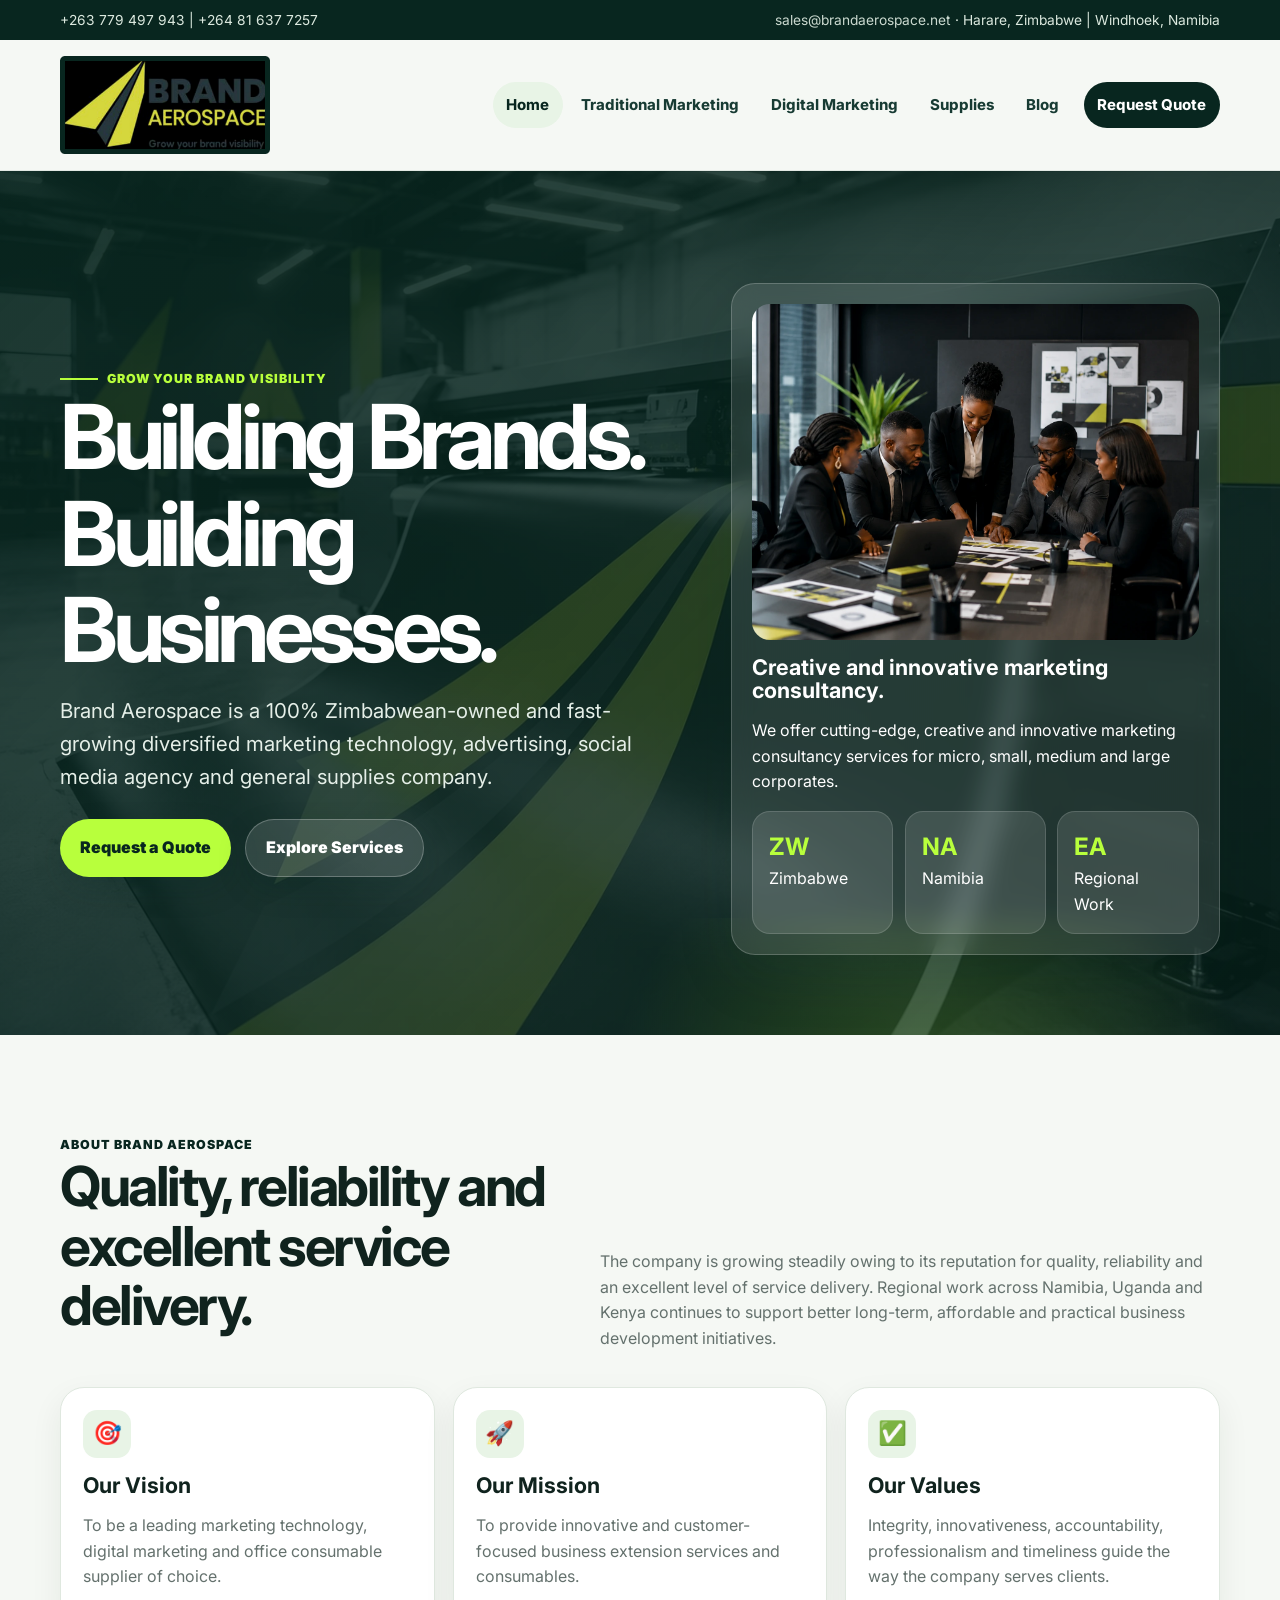
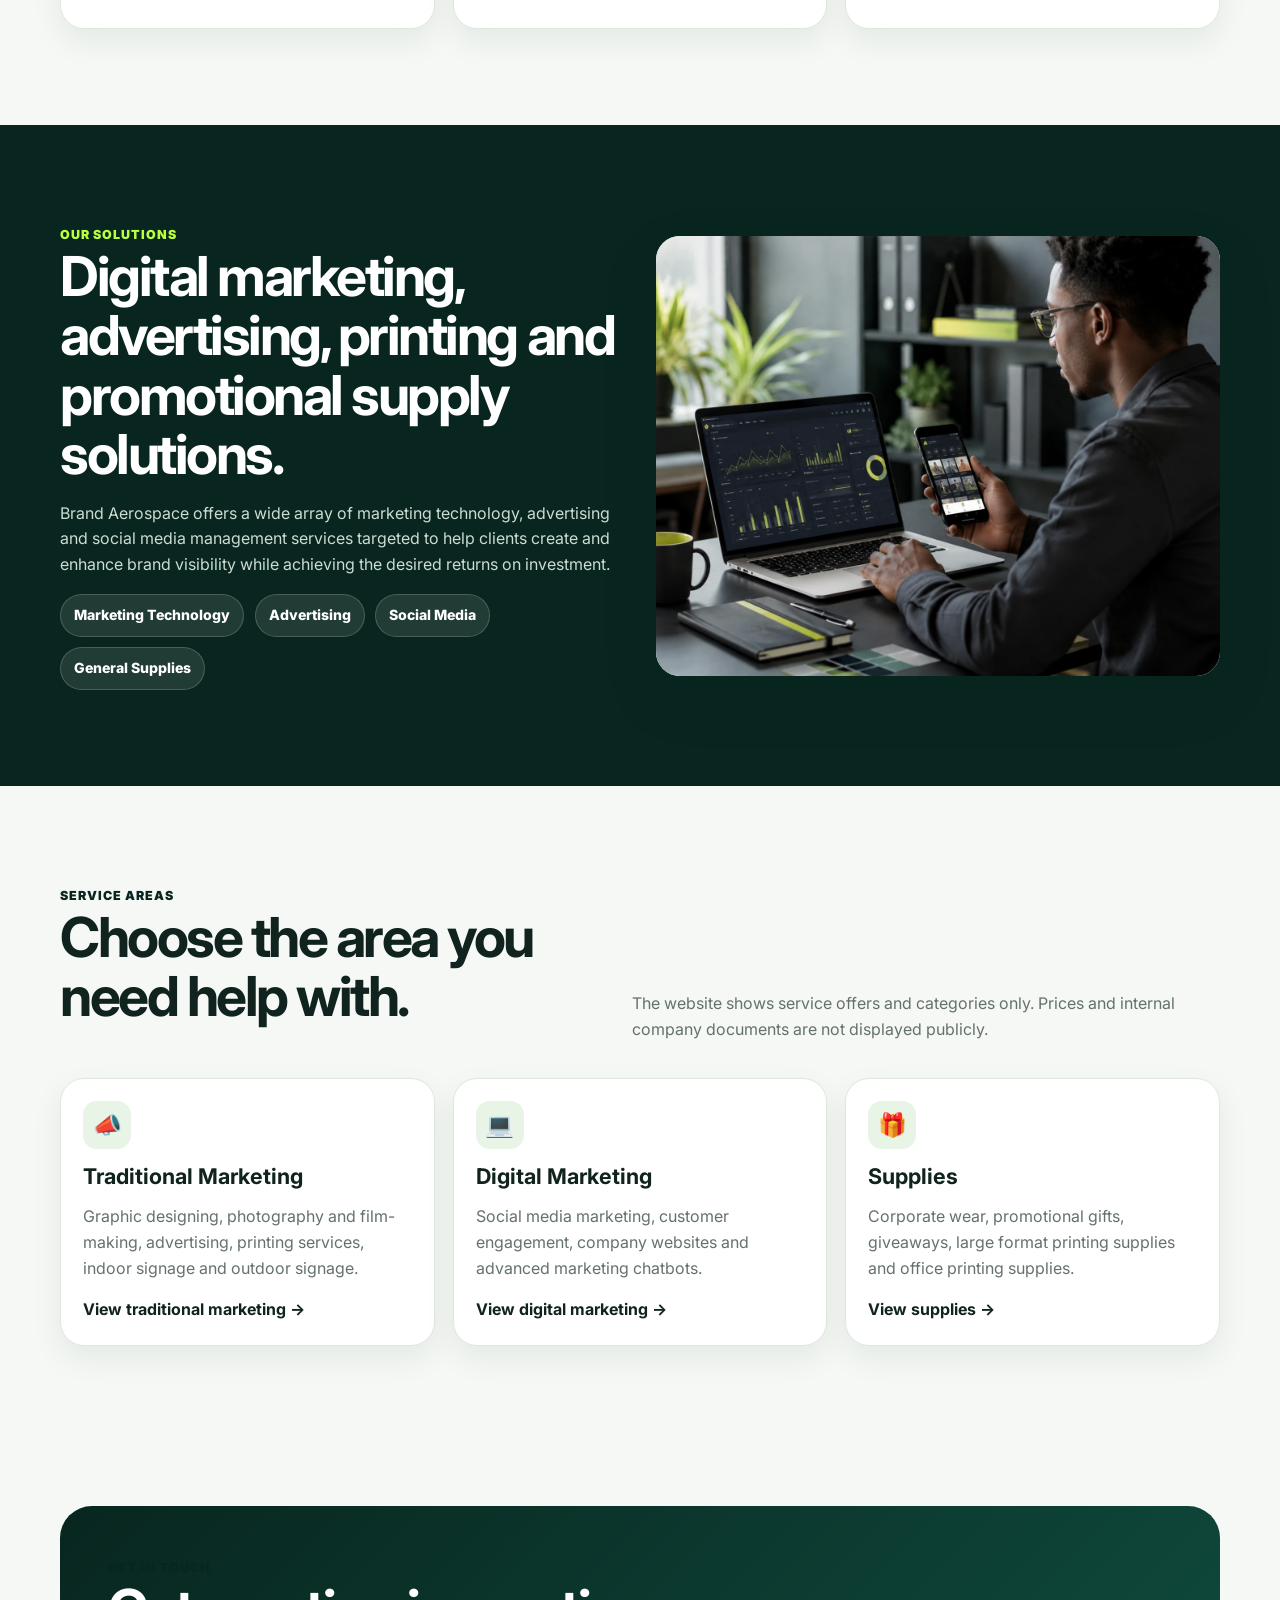
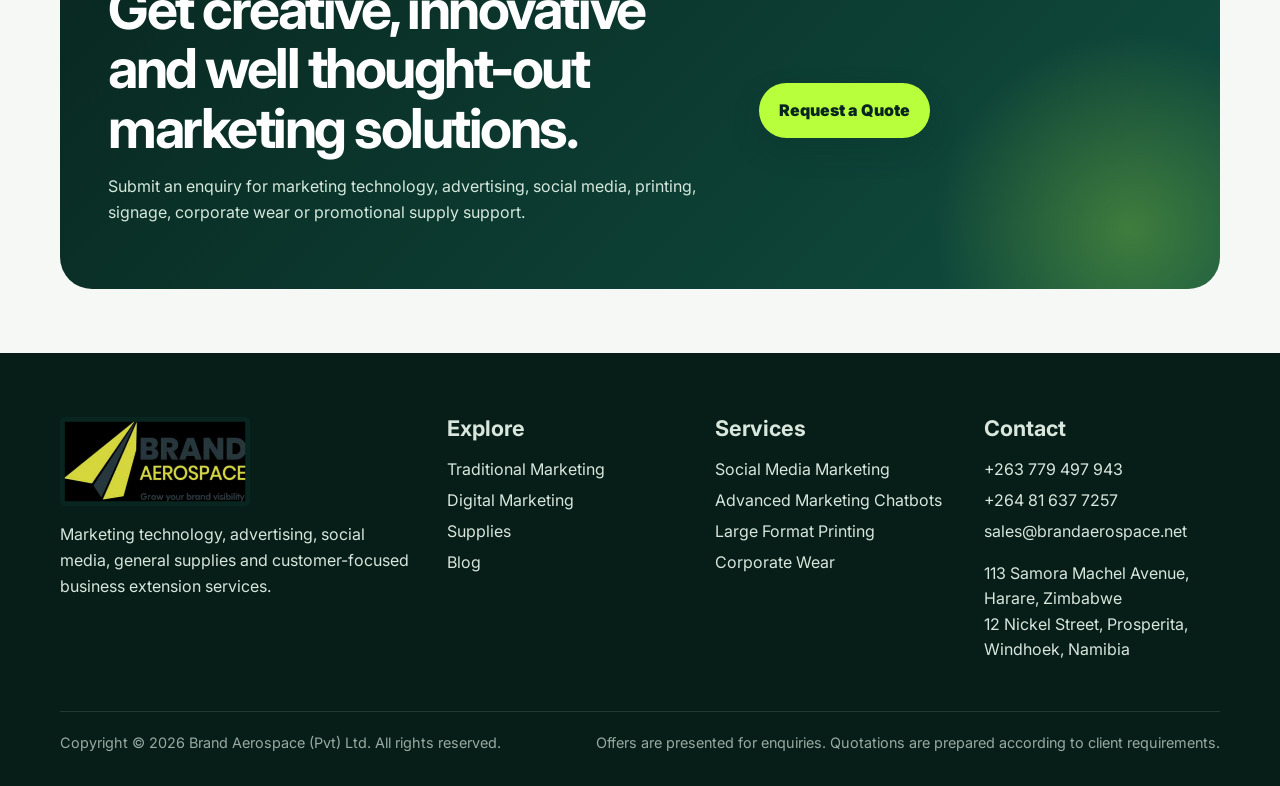
==== commit 1653fd26: "Add files via upload" ====
--- a/index.html
+++ b/index.html
@@ -1,293 +1,195 @@
 <!doctype html>
 <html lang="en">
 <head>
-  <meta charset="utf-8" />
-  <meta name="viewport" content="width=device-width, initial-scale=1" />
-  <title>Opuntia Global Inc. | Construction Management Contractors</title>
-  <meta name="description" content="Opuntia Global Inc. is a 100% Zimbabwean-owned construction management company specializing in residential, commercial and industrial projects planning, design, construction, renovations, rehabilitation and maintenance." />
-  <link rel="icon" type="image/png" href="assets/favicon.png" />
-  <link rel="stylesheet" href="style.css" />
+  <meta charset="utf-8">
+  <meta name="viewport" content="width=device-width, initial-scale=1">
+  <title>Brand Aerospace | Grow Your Brand Visibility</title>
+  <meta name="description" content="Brand Aerospace marketing technology, advertising, social media agency and general supplies company.">
+  <link rel="icon" href="assets/img/favicon.png" type="image/png">
+  <link rel="preconnect" href="https://fonts.googleapis.com">
+  <link rel="preconnect" href="https://fonts.gstatic.com" crossorigin>
+  <link href="https://fonts.googleapis.com/css2?family=Inter:wght@400;600;700;800;900&display=swap" rel="stylesheet">
+  <link rel="stylesheet" href="assets/css/styles.css">
 </head>
 <body>
-  <header class="site-header" id="top">
-    <nav class="nav" aria-label="Main navigation">
-      <a class="brand" href="#top" aria-label="Opuntia Global Inc. home">
-        <img src="assets/opuntia-logo.png" alt="Opuntia Global Inc. logo" />
+
+<a class="skip-link" href="#main">Skip to content</a>
+<div class="topbar">
+  <div class="container">
+    <span>+263 779 497 943 | +264 81 637 7257</span>
+    <span><a href="mailto:sales@brandaerospace.net">sales@brandaerospace.net</a> · Harare, Zimbabwe | Windhoek, Namibia</span>
+  </div>
+</div>
+<header class="site-header">
+  <div class="container nav-wrap">
+    <a class="brand" href="index.html" aria-label="Brand Aerospace Home"><img src="assets/img/brand-aerospace-logo.png" alt="Brand Aerospace"></a>
+    <button class="menu-toggle" aria-expanded="false" aria-controls="mainNav">Menu</button>
+    <nav class="nav" id="mainNav" aria-label="Primary navigation">
+      <a class="active" href="index.html">Home</a>
+      <a class="" href="traditional-marketing.html">Traditional Marketing</a>
+      <a class="" href="digital-marketing.html">Digital Marketing</a>
+      <a class="" href="supplies.html">Supplies</a>
+      <a class="" href="blog.html">Blog</a>
+      <a class="quote-link" href="contact.html">Request Quote</a>
+    </nav>
+  </div>
+</header>
+
+<main id="main">
+
+<section class="hero">
+  <div class="container hero-grid">
+    <div>
+      <span class="eyebrow">Grow your brand visibility</span>
+      <h1>Building Brands. Building Businesses.</h1>
+      <p class="lead">Brand Aerospace is a 100% Zimbabwean-owned and fast-growing diversified marketing technology, advertising, social media agency and general supplies company.</p>
+      <div class="hero-actions">
+        <a class="btn primary" href="contact.html">Request a Quote</a>
+        <a class="btn secondary" href="#about">Explore Services</a>
+      </div>
+    </div>
+    <aside class="hero-card" aria-label="Brand Aerospace profile summary">
+      <img src="assets/img/brand-building.webp" alt="Brand Aerospace marketing consultancy visual">
+      <h3>Creative and innovative marketing consultancy.</h3>
+      <p>We offer cutting-edge, creative and innovative marketing consultancy services for micro, small, medium and large corporates.</p>
+      <div class="quick-stats">
+        <div class="stat"><strong>ZW</strong><span>Zimbabwe</span></div>
+        <div class="stat"><strong>NA</strong><span>Namibia</span></div>
+        <div class="stat"><strong>EA</strong><span>Regional Work</span></div>
+      </div>
+    </aside>
+  </div>
+</section>
+
+<section class="section" id="about">
+  <div class="container">
+    <div class="section-head">
+      <div>
+        <span class="kicker">About Brand Aerospace</span>
+        <h2>Quality, reliability and excellent service delivery.</h2>
+      </div>
+      <p>The company is growing steadily owing to its reputation for quality, reliability and an excellent level of service delivery. Regional work across Namibia, Uganda and Kenya continues to support better long-term, affordable and practical business development initiatives.</p>
+    </div>
+    <div class="grid three">
+      <div class="card">
+        <div class="icon">🎯</div>
+        <h3>Our Vision</h3>
+        <p>To be a leading marketing technology, digital marketing and office consumable supplier of choice.</p>
+      </div>
+      <div class="card">
+        <div class="icon">🚀</div>
+        <h3>Our Mission</h3>
+        <p>To provide innovative and customer-focused business extension services and consumables.</p>
+      </div>
+      <div class="card">
+        <div class="icon">✅</div>
+        <h3>Our Values</h3>
+        <p>Integrity, innovativeness, accountability, professionalism and timeliness guide the way the company serves clients.</p>
+      </div>
+    </div>
+  </div>
+</section>
+
+<section class="section dark">
+  <div class="container image-band">
+    <div>
+      <span class="kicker">Our Solutions</span>
+      <h2>Digital marketing, advertising, printing and promotional supply solutions.</h2>
+      <p>Brand Aerospace offers a wide array of marketing technology, advertising and social media management services targeted to help clients create and enhance brand visibility while achieving the desired returns on investment.</p>
+      <div class="pill-row">
+        <span class="pill">Marketing Technology</span>
+        <span class="pill">Advertising</span>
+        <span class="pill">Social Media</span>
+        <span class="pill">General Supplies</span>
+      </div>
+    </div>
+    <figure><img src="assets/img/digital-solutions.webp" alt="Brand Aerospace digital marketing solutions visual"></figure>
+  </div>
+</section>
+
+<section class="section" id="offers">
+  <div class="container">
+    <div class="section-head">
+      <div>
+        <span class="kicker">Service Areas</span>
+        <h2>Choose the area you need help with.</h2>
+      </div>
+      <p>The website shows service offers and categories only. Prices and internal company documents are not displayed publicly.</p>
+    </div>
+    <div class="grid three">
+      <a class="card" href="traditional-marketing.html">
+        <div class="icon">📣</div>
+        <h3>Traditional Marketing</h3>
+        <p>Graphic designing, photography and film-making, advertising, printing services, indoor signage and outdoor signage.</p>
+        <strong>View traditional marketing →</strong>
       </a>
-      <button class="nav-toggle" type="button" aria-label="Open menu" aria-expanded="false">
-        <span></span><span></span><span></span>
-      </button>
-      <div class="nav-links">
-        <a href="#about">Who We Are</a>
-        <a href="#services">Services</a>
-        <a href="#projects">Projects</a>
-        <a href="#gallery">Gallery</a>
-        <a href="#contact" class="nav-cta">Request Quote</a>
+      <a class="card" href="digital-marketing.html">
+        <div class="icon">💻</div>
+        <h3>Digital Marketing</h3>
+        <p>Social media marketing, customer engagement, company websites and advanced marketing chatbots.</p>
+        <strong>View digital marketing →</strong>
+      </a>
+      <a class="card" href="supplies.html">
+        <div class="icon">🎁</div>
+        <h3>Supplies</h3>
+        <p>Corporate wear, promotional gifts, giveaways, large format printing supplies and office printing supplies.</p>
+        <strong>View supplies →</strong>
+      </a>
+    </div>
+  </div>
+</section>
+
+<section class="section tight">
+  <div class="container cta">
+    <div class="content">
+      <div>
+        <span class="kicker">Get in touch</span>
+        <h2>Get creative, innovative and well thought-out marketing solutions.</h2>
+        <p>Submit an enquiry for marketing technology, advertising, social media, printing, signage, corporate wear or promotional supply support.</p>
       </div>
-    </nav>
-  </header>
+      <div class="actions"><a class="btn primary" href="contact.html">Request a Quote</a></div>
+    </div>
+  </div>
+</section>
 
-  <main>
-    <section class="hero" aria-labelledby="hero-title">
-      <div class="hero-media">
-        <img src="assets/hero-construction.jpg" alt="Modern brick construction project with roofing structure" />
+</main>
+
+<footer class="site-footer">
+  <div class="container">
+    <div class="footer-grid">
+      <div>
+        <img src="assets/img/brand-aerospace-logo.png" alt="Brand Aerospace">
+        <p>Marketing technology, advertising, social media, general supplies and customer-focused business extension services.</p>
       </div>
-      <div class="hero-overlay"></div>
-      <div class="hero-content section-pad">
-        <p class="eyebrow">Construction Management Contractors</p>
-        <h1 id="hero-title">Modern and Quality Construction</h1>
-        <p class="hero-line">Through Service, Craft &amp; Science</p>
-        <p class="hero-copy">Opuntia Global Inc. is a leading construction management and 100% Zimbabwean-owned company specializing in residential, commercial and industrial project planning, design, construction, renovations, rehabilitation and maintenance.</p>
-        <div class="hero-actions">
-          <a href="#contact" class="btn primary">Request a Quotation</a>
-          <a href="#services" class="btn ghost">View Services</a>
-        </div>
+      <div>
+        <h3>Explore</h3>
+        <a href="traditional-marketing.html">Traditional Marketing</a>
+        <a href="digital-marketing.html">Digital Marketing</a>
+        <a href="supplies.html">Supplies</a>
+        <a href="blog.html">Blog</a>
       </div>
-      <div class="hero-corner" aria-hidden="true"></div>
-    </section>
+      <div>
+        <h3>Services</h3>
+        <a href="digital-marketing.html#social-media">Social Media Marketing</a>
+        <a href="digital-marketing.html#chatbots">Advanced Marketing Chatbots</a>
+        <a href="supplies.html#printing">Large Format Printing</a>
+        <a href="supplies.html#corporate-wear">Corporate Wear</a>
+      </div>
+      <div>
+        <h3>Contact</h3>
+        <a href="tel:+263779497943">+263 779 497 943</a>
+        <a href="tel:+264816377257">+264 81 637 7257</a>
+        <a href="mailto:sales@brandaerospace.net">sales@brandaerospace.net</a>
+        <p>113 Samora Machel Avenue, Harare, Zimbabwe<br>12 Nickel Street, Prosperita, Windhoek, Namibia</p>
+      </div>
+    </div>
+    <div class="footer-bottom">
+      <span>Copyright © <span data-year></span> Brand Aerospace (Pvt) Ltd. All rights reserved.</span>
+      <span>Offers are presented for enquiries. Quotations are prepared according to client requirements.</span>
+    </div>
+  </div>
+</footer>
+<script src="assets/js/main.js"></script>
 
-    <section class="proof-strip" aria-label="Company focus areas">
-      <div class="proof-item"><strong>100%</strong><span>Zimbabwean-owned</span></div>
-      <div class="proof-item"><strong>Residential</strong><span>Planning, design &amp; construction</span></div>
-      <div class="proof-item"><strong>Commercial</strong><span>Renovations &amp; maintenance</span></div>
-      <div class="proof-item"><strong>Industrial</strong><span>Rehabilitation &amp; project delivery</span></div>
-    </section>
-
-    <section class="section about" id="about">
-      <div class="container split">
-        <div class="copy-block">
-          <p class="eyebrow blue">Who We Are</p>
-          <h2>Reliable workmanship. Careful time management. Quality service.</h2>
-          <p>Opuntia Global Inc. is a leading construction management and 100% Zimbabwean-owned company. Our core competencies are residential, commercial and industrial project planning, design, construction, renovations, rehabilitation and maintenance.</p>
-          <p>Since inception, the company has been involved in construction, renovations and maintenance of residential, commercial and industrial properties across the country. We have a reputation for reliability, workmanship and time management.</p>
-        </div>
-        <figure class="image-card about-card">
-          <img src="assets/about-design.jpg" alt="Residential building concept design" />
-          <figcaption>Building concept design and development</figcaption>
-        </figure>
-      </div>
-    </section>
-
-    <section class="section vision-section">
-      <div class="container vision-grid">
-        <article class="vision-card">
-          <span>Our Vision</span>
-          <h3>To be Africa’s most preferred residential, commercial and industrial construction management company.</h3>
-        </article>
-        <article class="vision-card dark">
-          <span>Our Mission</span>
-          <h3>To provide effective construction services driven by accountability and innovation, while ensuring excellent and quality services at all times.</h3>
-        </article>
-      </div>
-    </section>
-
-    <section class="section values" aria-labelledby="values-title">
-      <div class="container">
-        <div class="section-head with-image">
-          <div>
-            <p class="eyebrow blue">Our Values</p>
-            <h2 id="values-title">Performance, safety and community benefit.</h2>
-          </div>
-          <img src="assets/values-site.jpg" alt="Construction site with building works in progress" />
-        </div>
-        <div class="values-grid">
-          <article>
-            <h3>Performance Excellence</h3>
-            <p>Opuntia Global Inc. is dedicated to timely project delivery, ensuring that scope requirements are met and that clients’ budget constraints are carefully managed to guarantee satisfaction and value.</p>
-          </article>
-          <article>
-            <h3>Health and Safety</h3>
-            <p>We prioritize health and environmental safety by maintaining robust processes and procedures that support compliance with the highest industry standards and safeguard employees, the public and the environment.</p>
-          </article>
-          <article>
-            <h3>Social Investment</h3>
-            <p>We are committed to ensuring that the communities where we operate benefit from our projects through workforce development, local employment and inclusive opportunities for qualified individuals.</p>
-          </article>
-        </div>
-      </div>
-    </section>
-
-    <section class="section services" id="services" aria-labelledby="services-title">
-      <div class="container">
-        <div class="section-head centered">
-          <p class="eyebrow blue">Our Services</p>
-          <h2 id="services-title">Residential, commercial and industrial construction services.</h2>
-          <p>Our integrated services span the project continuum from feasibility studies and concept development to construction management and project delivery.</p>
-        </div>
-
-        <div class="service-grid">
-          <article class="service-card featured">
-            <img src="assets/site-grading.jpg" alt="Land grading equipment on a prepared site" />
-            <div>
-              <h3>Building Concept Design and Development</h3>
-              <p>We provide a seamless experience from feasibility studies, concept design development, schematic design and construction documentation to permit applications, construction administration, construction management and project delivery.</p>
-            </div>
-          </article>
-          <article class="service-card">
-            <img src="assets/site-grading.jpg" alt="Loader used for land clearance and grading" />
-            <h3>Land Grading and Site Clearance</h3>
-            <p>We prepare sites for infrastructure development and construction through vegetation removal, debris disposal, hazardous material mitigation and precise topographic alterations.</p>
-          </article>
-          <article class="service-card">
-            <img src="assets/culvert-bridges.jpg" alt="Culvert pipes ready for installation" />
-            <h3>Site Access Roads and Culvert Bridges</h3>
-            <p>We design and build access roads and culvert bridges that enhance accessibility, safety and efficiency for construction projects.</p>
-          </article>
-          <article class="service-card">
-            <img src="assets/bricklaying.jpg" alt="Bricklaying and general construction works" />
-            <h3>Bricklaying and General Construction</h3>
-            <p>Our seasoned bricklayers bring over 10 years of experience in industrial, commercial and residential construction, with expertise in plan interpretation, layout preparation and mortar mixing.</p>
-          </article>
-          <article class="service-card">
-            <img src="assets/roofing.jpg" alt="Roofing structure installation on a construction project" />
-            <h3>Roofing Services</h3>
-            <p>We install, repair and maintain roofs for residential, commercial and industrial clients, including structural repairs, leak detection, gutter installation, insulation, roof painting and maintenance programs.</p>
-          </article>
-          <article class="service-card">
-            <img src="assets/cupboards.jpg" alt="Built-in cupboard installation" />
-            <h3>Ceilings, Skimming and Built-in Cupboards</h3>
-            <p>We enhance interior finishes through ceiling design and installation, built-in cupboards and wall skimming using natural and synthetic materials and devices.</p>
-          </article>
-          <article class="service-card">
-            <img src="assets/solar-panels.jpg" alt="Solar panels installed on a roof" />
-            <h3>Electrical and Solar Installations</h3>
-            <p>We provide residential, commercial and industrial electrical and solar installations, repairs, upgrades and maintenance, with lighting design, energy efficiency solutions and electrical safety audits.</p>
-          </article>
-          <article class="service-card">
-            <img src="assets/plumbing-pump.jpg" alt="Water pump and plumbing installation" />
-            <h3>Plumbing Installations and Maintenance</h3>
-            <p>Our plumbing team handles installations, repairs, drain cleaning, maintenance, water heater services, pipe replacement, fixture upgrades, consultations and design.</p>
-          </article>
-          <article class="service-card">
-            <img src="assets/flooring-interior.jpg" alt="Glossy tile flooring installation" />
-            <h3>Flooring Solutions</h3>
-            <p>We deliver cemcrete, epoxy and tiling solutions for commercial, residential and industrial projects, combining durability, style and functionality.</p>
-          </article>
-          <article class="service-card">
-            <img src="assets/painting-exterior.jpg" alt="Residential painting work on exterior walls" />
-            <h3>Residential, Commercial and Industrial Painting</h3>
-            <p>Our painting services include interior and exterior painting, wallpaper removals and installations, faux finishes, colour consultations, surface preparation and drywall repairs.</p>
-          </article>
-        </div>
-      </div>
-    </section>
-
-    <section class="section projects" id="projects" aria-labelledby="projects-title">
-      <div class="container">
-        <div class="section-head centered">
-          <p class="eyebrow blue">Recent Projects</p>
-          <h2 id="projects-title">Selected work across Zimbabwe.</h2>
-        </div>
-
-        <div class="project-list">
-          <article>
-            <div><span class="project-client">St Peters Claver</span><h3>Subcontractor for Drommage Construction &amp; Solar Projects</h3></div>
-            <p>Sub-contracted for MEP integration and interior finishes for 3 classroom blocks and 2 ablution facilities.</p>
-          </article>
-          <article>
-            <div><span class="project-client">Watsomba</span><h3>Residential House Construction</h3></div>
-            <p>From site preparation and foundational works through superstructure erection, MEP integration, interior finishes and external works until occupation.</p>
-          </article>
-          <article>
-            <div><span class="project-client">Nyanga Rural District Council</span><h3>Civil and Construction Works</h3></div>
-            <p>Various civil and construction works in Nyanga town and residential houses at Ruwangwe Growth Point.</p>
-          </article>
-          <article>
-            <div><span class="project-client">Kudata Investments, Belmont, Bulawayo</span><h3>Durawall and Office Construction</h3></div>
-            <p>Durawall and office construction works.</p>
-          </article>
-          <article>
-            <div><span class="project-client">Maraire Catholic Church Mission, Gutu</span><h3>Stonework Stations and Grotto</h3></div>
-            <p>Site grading and preparation, plus construction of 14 stonework Stations of the Cross and a grotto.</p>
-          </article>
-        </div>
-      </div>
-    </section>
-
-    <section class="section gallery" id="gallery" aria-labelledby="gallery-title">
-      <div class="container">
-        <div class="section-head centered">
-          <p class="eyebrow blue">Projects Gallery</p>
-          <h2 id="gallery-title">Watsomba, Marondera, Belvedere, Chishawasha, Gutu, Damofalls and Bulawayo.</h2>
-        </div>
-        <div class="gallery-grid">
-          <figure><img src="assets/gallery-watsomba.jpg" alt="Watsomba project" /><figcaption>Watsomba</figcaption></figure>
-          <figure><img src="assets/gallery-marondera.jpg" alt="Marondera project" /><figcaption>Marondera</figcaption></figure>
-          <figure><img src="assets/gallery-belvedere.jpg" alt="Belvedere project" /><figcaption>Belvedere</figcaption></figure>
-          <figure class="wide"><img src="assets/gallery-chishawasha.jpg" alt="Chishawasha project" /><figcaption>Chishawasha</figcaption></figure>
-          <figure><img src="assets/gallery-gutu.jpg" alt="Gutu project" /><figcaption>Gutu</figcaption></figure>
-          <figure><img src="assets/gallery-damofalls.jpg" alt="Damofalls project" /><figcaption>Damofalls</figcaption></figure>
-          <figure><img src="assets/gallery-bulawayo.jpg" alt="Bulawayo project" /><figcaption>Bulawayo</figcaption></figure>
-        </div>
-      </div>
-    </section>
-
-    <section class="section contact" id="contact" aria-labelledby="contact-title">
-      <div class="container contact-grid">
-        <div>
-          <p class="eyebrow blue">Get in Touch With Us</p>
-          <h2 id="contact-title">Request a construction quotation.</h2>
-          <p>Quality and Consistent Workmanship</p>
-          <div class="contact-cards">
-            <a href="tel:+263715379413"><span>Call</span><strong>(+263) 715 379 413</strong></a>
-            <a href="tel:+263779497943"><span>Call</span><strong>(+263) 779 497 943</strong></a>
-            <a href="mailto:opuntiaglobal@gmail.com"><span>Email</span><strong>opuntiaglobal@gmail.com</strong></a>
-            <a href="https://www.opuntiaglobal.com" target="_blank" rel="noopener"><span>Website</span><strong>www.opuntiaglobal.com</strong></a>
-            <div><span>Address</span><strong>113 Samora Machel Avenue, Harare, Zimbabwe</strong></div>
-          </div>
-        </div>
-
-        <form class="quote-form" id="quoteForm">
-          <label>
-            Your name
-            <input name="name" type="text" placeholder="Enter your name" required />
-          </label>
-          <label>
-            Phone number
-            <input name="phone" type="tel" placeholder="Enter your phone number" required />
-          </label>
-          <label>
-            Project location
-            <input name="location" type="text" placeholder="Residential, commercial or industrial location" />
-          </label>
-          <label>
-            Service needed
-            <select name="service" required>
-              <option value="">Select a service</option>
-              <option>Building Concept Design and Development</option>
-              <option>Land Grading and Site Clearance</option>
-              <option>Site Access Roads and Culvert Bridges</option>
-              <option>Bricklaying and General Construction</option>
-              <option>Roofing Services</option>
-              <option>Ceilings, Skimming and Built-in Cupboards</option>
-              <option>Electrical and Solar Installations</option>
-              <option>Plumbing Installations and Maintenance</option>
-              <option>Flooring Solutions</option>
-              <option>Painting Services</option>
-            </select>
-          </label>
-          <label>
-            Project details
-            <textarea name="details" rows="5" placeholder="Tell us what you need done"></textarea>
-          </label>
-          <button type="submit" class="btn primary full">Send WhatsApp Request</button>
-        </form>
-      </div>
-    </section>
-  </main>
-
-  <footer class="footer">
-    <div class="container footer-inner">
-      <img src="assets/opuntia-logo.png" alt="Opuntia Global Inc. logo" />
-      <p>Opuntia Global Inc. | Construction Management Contractors</p>
-      <a href="#top">Back to top</a>
-    </div>
-  </footer>
-
-  <a class="whatsapp-float" href="https://wa.me/263715379413?text=Hello%20Opuntia%20Global%20Inc.%2C%20I%20would%20like%20to%20request%20a%20quotation%20for%20construction%20services." target="_blank" rel="noopener" aria-label="Chat with Opuntia Global Inc. on WhatsApp">
-    <span>WhatsApp</span>
-  </a>
-
-  <script src="script.js"></script>
 </body>
 </html>
--- a/assets/css/styles.css
+++ b/assets/css/styles.css
@@ -0,0 +1,27 @@
+
+:root{
+  --green:#08261f;
+  --green-2:#0d3a30;
+  --lime:#b8ff3c;
+  --lime-2:#d7ff83;
+  --ink:#10231e;
+  --muted:#64716d;
+  --light:#f5f8f4;
+  --line:#dfe8df;
+  --white:#ffffff;
+  --shadow:0 22px 55px rgba(8,38,31,.14);
+  --radius:24px;
+}
+*{box-sizing:border-box}
+html{scroll-behavior:smooth}
+body{margin:0;font-family:Inter,Arial,Helvetica,sans-serif;color:var(--ink);background:var(--light);line-height:1.6}
+a{color:inherit;text-decoration:none}
+img{max-width:100%;display:block}
+.container{width:min(1160px,92%);margin:0 auto}
+.skip-link{position:absolute;left:-9999px;top:auto;background:var(--lime);color:var(--green);padding:.75rem 1rem;z-index:999}.skip-link:focus{left:1rem;top:1rem}
+.topbar{background:var(--green);color:#dce9df;font-size:.86rem;padding:.55rem 0}.topbar .container{display:flex;justify-content:space-between;gap:1rem;flex-wrap:wrap}.topbar a{opacity:.92}.topbar a:hover{color:var(--lime)}
+.site-header{position:sticky;top:0;z-index:50;background:rgba(245,248,244,.93);backdrop-filter:blur(14px);border-bottom:1px solid rgba(8,38,31,.08)}
+.nav-wrap{display:flex;align-items:center;justify-content:space-between;gap:1.5rem;padding:1rem 0}.brand img{width:210px;height:auto}.nav{display:flex;align-items:center;gap:.3rem}.nav a{font-weight:750;font-size:.94rem;padding:.7rem .85rem;border-radius:999px;color:#173b33}.nav a:hover,.nav a.active{background:#e8f4e6;color:var(--green)}.nav .quote-link{background:var(--green);color:var(--white);margin-left:.4rem}.nav .quote-link:hover{background:#0f463a;color:var(--lime)}.menu-toggle{display:none;border:0;background:var(--green);color:var(--white);padding:.7rem .9rem;border-radius:12px;font-weight:800}
+.hero{position:relative;isolation:isolate;background:linear-gradient(135deg,rgba(8,38,31,.93),rgba(8,38,31,.72)),url('../img/hero-catalogue.webp') center/cover;min-height:720px;color:var(--white);display:flex;align-items:center;padding:7rem 0 5rem;overflow:hidden}.hero:after{content:"";position:absolute;inset:auto -10% -35% 35%;height:420px;background:radial-gradient(circle,var(--lime),transparent 62%);opacity:.22;z-index:-1}.hero-grid{display:grid;grid-template-columns:1.12fr .88fr;gap:3rem;align-items:center}.eyebrow{display:inline-flex;align-items:center;gap:.55rem;color:var(--lime);font-weight:900;letter-spacing:.08em;text-transform:uppercase;font-size:.78rem}.eyebrow:before{content:"";width:38px;height:2px;background:var(--lime)}h1,h2,h3{line-height:1.08;margin:0 0 1rem}h1{font-size:clamp(3rem,7vw,6.8rem);letter-spacing:-.06em}h2{font-size:clamp(2.05rem,4.3vw,4.3rem);letter-spacing:-.045em}h3{font-size:1.35rem}.lead{font-size:clamp(1rem,1.9vw,1.28rem);color:#e5efe8;max-width:680px;margin:0 0 1.6rem}.hero-actions,.actions{display:flex;gap:.9rem;flex-wrap:wrap;margin-top:1.6rem}.btn{display:inline-flex;align-items:center;justify-content:center;gap:.55rem;border:0;border-radius:999px;padding:.94rem 1.25rem;font-weight:900;cursor:pointer;transition:.2s ease;background:var(--green);color:var(--white);box-shadow:0 12px 30px rgba(8,38,31,.18)}.btn:hover{transform:translateY(-2px);box-shadow:0 16px 35px rgba(8,38,31,.2)}.btn.primary{background:var(--lime);color:var(--green)}.btn.secondary{background:rgba(255,255,255,.12);color:var(--white);border:1px solid rgba(255,255,255,.25)}.btn.ghost{background:#e7f1e7;color:var(--green);box-shadow:none}.btn.small{padding:.72rem .95rem;font-size:.9rem}.hero-card{background:rgba(255,255,255,.11);border:1px solid rgba(255,255,255,.2);border-radius:var(--radius);padding:1.25rem;box-shadow:var(--shadow);backdrop-filter:blur(12px)}.hero-card img{border-radius:18px;margin-bottom:1rem}.quick-stats{display:grid;grid-template-columns:repeat(3,1fr);gap:.7rem;margin-top:1rem}.stat{background:rgba(255,255,255,.12);border:1px solid rgba(255,255,255,.14);padding:1rem;border-radius:18px}.stat strong{display:block;font-size:1.5rem;color:var(--lime)}.section{padding:6rem 0}.section.tight{padding:4rem 0}.section.dark{background:var(--green);color:var(--white)}.section.dark p,.section.dark .muted{color:#cbdcd2}.section-head{display:flex;justify-content:space-between;align-items:end;gap:2rem;margin-bottom:2.2rem}.section-head p{max-width:620px;margin:0;color:var(--muted)}.section.dark .section-head p{color:#cbdcd2}.grid{display:grid;gap:1.1rem}.grid.three{grid-template-columns:repeat(3,1fr)}.grid.two{grid-template-columns:repeat(2,1fr)}.grid.four{grid-template-columns:repeat(4,1fr)}.card{background:var(--white);border:1px solid var(--line);border-radius:var(--radius);padding:1.4rem;box-shadow:0 12px 32px rgba(8,38,31,.07);height:100%}.card:hover{transform:translateY(-3px);transition:.2s ease;box-shadow:var(--shadow)}.card .icon{width:48px;height:48px;border-radius:14px;background:#e8f4e6;display:grid;place-items:center;font-size:1.45rem;margin-bottom:1rem}.card p{color:var(--muted);margin:.4rem 0 1rem}.card ul,.offer ul{padding-left:1.1rem;margin:.8rem 0;color:var(--muted)}.card li,.offer li{margin:.35rem 0}.image-band{display:grid;grid-template-columns:1fr 1fr;gap:2rem;align-items:center}.image-band figure{margin:0;border-radius:var(--radius);overflow:hidden;box-shadow:var(--shadow);background:var(--white)}.image-band figure img{width:100%;height:440px;object-fit:cover}.kicker{font-weight:900;color:var(--green);text-transform:uppercase;letter-spacing:.08em;font-size:.78rem}.dark .kicker{color:var(--lime)}.pill-row{display:flex;gap:.65rem;flex-wrap:wrap;margin-top:1rem}.pill{background:#eaf4e7;color:var(--green);border:1px solid #d8e9d4;border-radius:999px;padding:.58rem .82rem;font-weight:800;font-size:.88rem}.dark .pill{background:rgba(255,255,255,.1);color:var(--white);border-color:rgba(255,255,255,.18)}.offer{background:linear-gradient(180deg,#fff,#f8fbf6);border:1px solid var(--line);border-radius:var(--radius);padding:1.5rem;box-shadow:0 12px 32px rgba(8,38,31,.07);position:relative;overflow:hidden}.offer:before{content:"";position:absolute;right:-40px;top:-40px;width:130px;height:130px;background:var(--lime);border-radius:50%;opacity:.18}.offer h3{position:relative}.offer .tag{display:inline-flex;background:var(--green);color:var(--lime);border-radius:999px;padding:.35rem .7rem;font-size:.76rem;font-weight:900;margin-bottom:.9rem}.cta{background:linear-gradient(135deg,var(--green),#104e41);color:var(--white);border-radius:32px;padding:3rem;position:relative;overflow:hidden}.cta:after{content:"";position:absolute;right:-120px;bottom:-150px;width:420px;height:420px;background:radial-gradient(circle,var(--lime),transparent 66%);opacity:.28}.cta .content{position:relative;z-index:1;display:grid;grid-template-columns:1.2fr .8fr;gap:2rem;align-items:center}.cta p{color:#d5e8dc}.page-hero{background:linear-gradient(135deg,var(--green),#125044);color:var(--white);padding:5.5rem 0 4rem}.page-hero p{color:#dce9df;max-width:780px}.breadcrumbs{display:flex;gap:.5rem;font-size:.9rem;color:#cbdcd2;margin-bottom:1.2rem}.split{display:grid;grid-template-columns:.9fr 1.1fr;gap:2rem;align-items:start}.service-list{display:grid;grid-template-columns:repeat(2,1fr);gap:1rem}.service-item{background:#fff;border:1px solid var(--line);padding:1rem;border-radius:18px}.service-item strong{display:block;margin-bottom:.35rem}.service-item span{color:var(--muted);font-size:.95rem}.quote-form{background:var(--white);border:1px solid var(--line);border-radius:var(--radius);padding:1.4rem;box-shadow:var(--shadow)}.form-grid{display:grid;grid-template-columns:1fr 1fr;gap:1rem}.field{display:flex;flex-direction:column;gap:.35rem}.field.full{grid-column:1/-1}label{font-weight:850;color:#173b33;font-size:.92rem}input,select,textarea{width:100%;border:1px solid #cedbd1;background:#fbfdfb;border-radius:14px;padding:.9rem 1rem;font:inherit;color:var(--ink)}textarea{min-height:130px;resize:vertical}.form-note{font-size:.88rem;color:var(--muted);margin-top:1rem}.clients{display:grid;grid-template-columns:repeat(4,1fr);gap:.8rem}.client{background:#fff;border:1px solid var(--line);border-radius:18px;padding:1rem;text-align:center;font-weight:900;color:#314941}.blog-card{background:#fff;border:1px solid var(--line);border-radius:var(--radius);overflow:hidden;box-shadow:0 12px 32px rgba(8,38,31,.07)}.blog-card .blog-body{padding:1.25rem}.blog-meta{color:var(--muted);font-size:.88rem;font-weight:800;text-transform:uppercase;letter-spacing:.05em}.blog-card img{height:210px;width:100%;object-fit:cover}.site-footer{background:#061d18;color:#d8e6dc;padding:4rem 0 2rem}.footer-grid{display:grid;grid-template-columns:1.2fr .8fr .8fr .8fr;gap:2rem}.site-footer img{width:190px;margin-bottom:1rem}.site-footer a{display:block;color:#d8e6dc;margin:.35rem 0}.site-footer a:hover{color:var(--lime)}.footer-bottom{border-top:1px solid rgba(255,255,255,.12);margin-top:2rem;padding-top:1.2rem;display:flex;justify-content:space-between;gap:1rem;flex-wrap:wrap;color:#98aaa1;font-size:.9rem}.notice{background:#fff7d7;border:1px solid #ead891;color:#5b4b10;border-radius:18px;padding:1rem;margin:1.5rem 0}.no-price{font-size:.82rem;text-transform:uppercase;letter-spacing:.08em;font-weight:900;color:var(--green);background:#e9f7df;border-radius:999px;padding:.35rem .65rem;display:inline-flex;margin-bottom:.8rem}
+@media (max-width: 900px){.hero-grid,.image-band,.cta .content,.split{grid-template-columns:1fr}.hero{min-height:auto;padding:5rem 0 3.5rem}.grid.three,.grid.four,.clients,.service-list{grid-template-columns:1fr 1fr}.footer-grid{grid-template-columns:1fr 1fr}.section-head{display:block}.hero-card{margin-top:1rem}.image-band figure img{height:320px}.nav{position:absolute;left:4%;right:4%;top:100%;background:#fff;border:1px solid var(--line);border-radius:20px;padding:.8rem;display:none;flex-direction:column;align-items:stretch;box-shadow:var(--shadow)}.nav.open{display:flex}.nav a{display:block}.nav .quote-link{margin-left:0}.menu-toggle{display:inline-flex}.brand img{width:185px}.quick-stats{grid-template-columns:1fr}}
+@media (max-width: 640px){.topbar .container{display:block}.topbar span{display:block;margin:.2rem 0}h1{font-size:3rem}.grid.three,.grid.two,.grid.four,.clients,.service-list,.form-grid,.footer-grid{grid-template-columns:1fr}.cta{padding:2rem}.section{padding:4rem 0}.hero-actions,.actions{flex-direction:column}.btn{width:100%}.page-hero{padding:4rem 0 3rem}.card,.offer,.quote-form{padding:1.15rem}}
